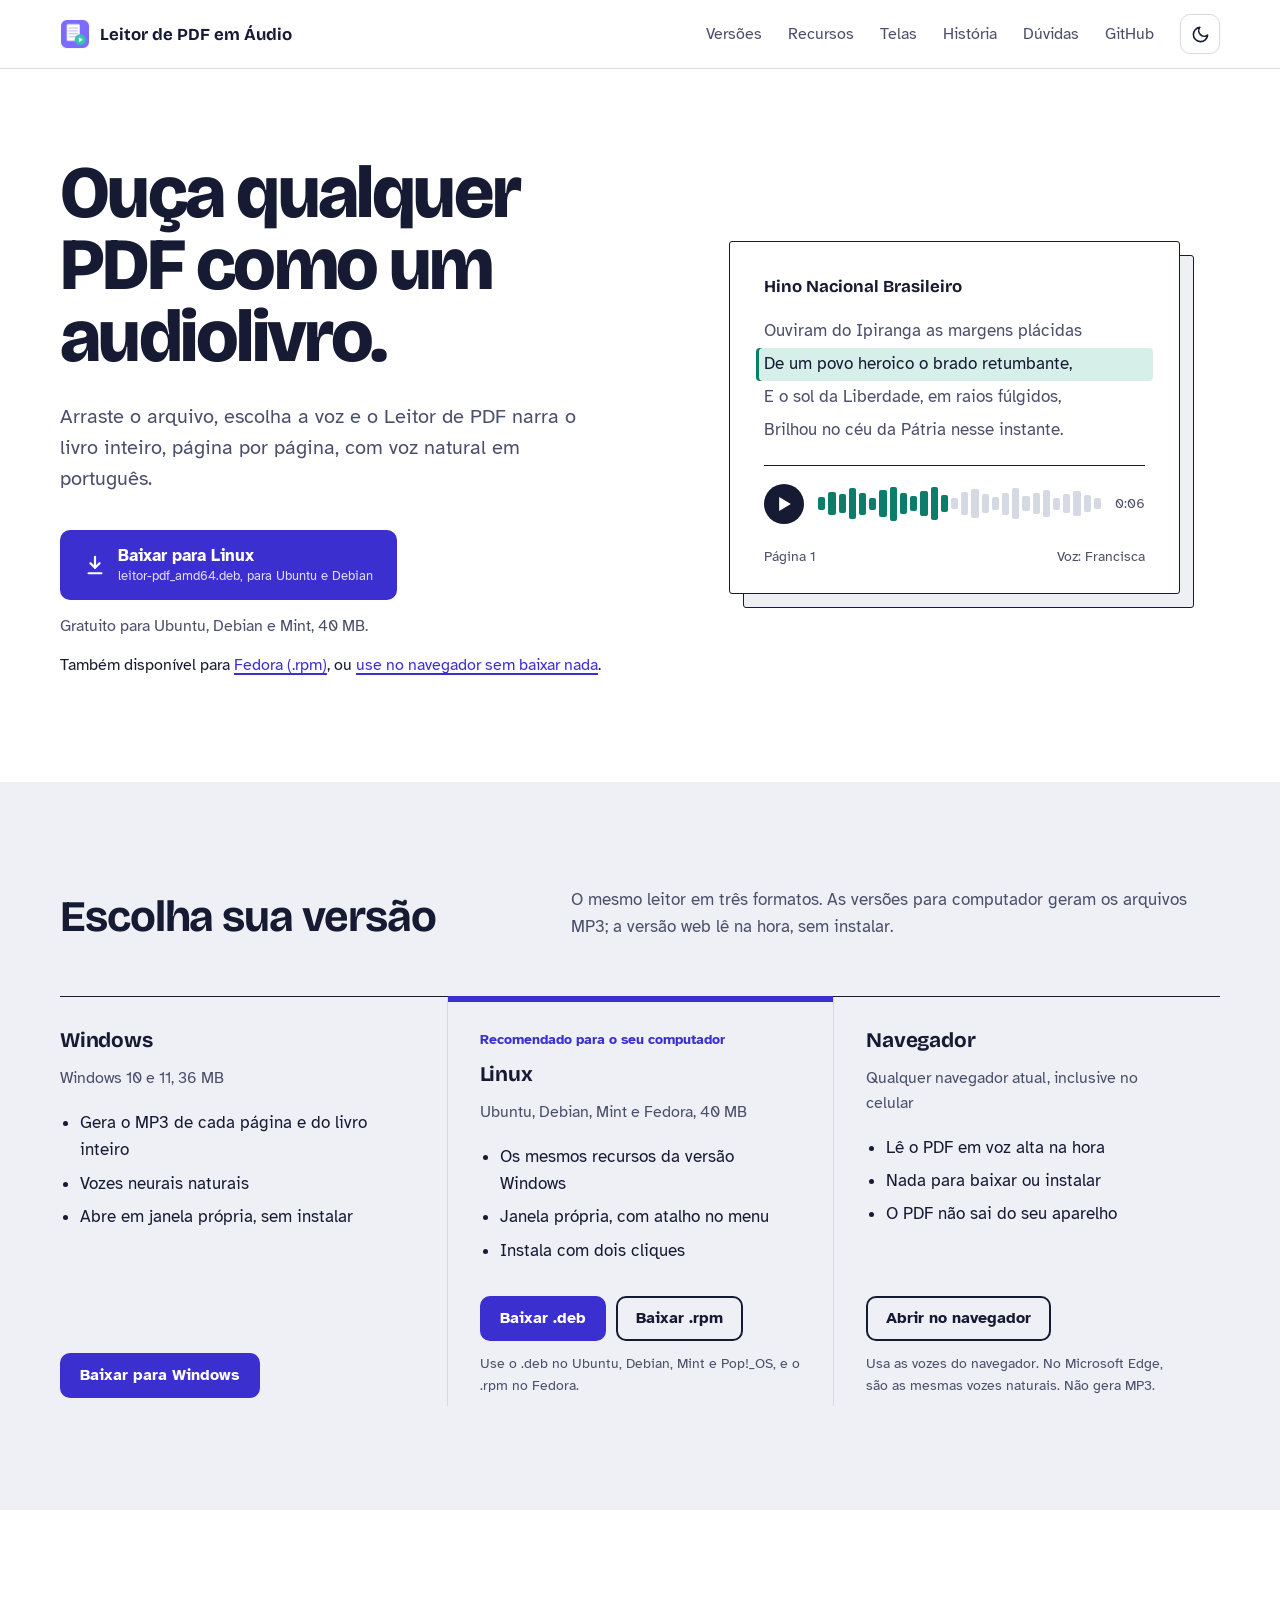
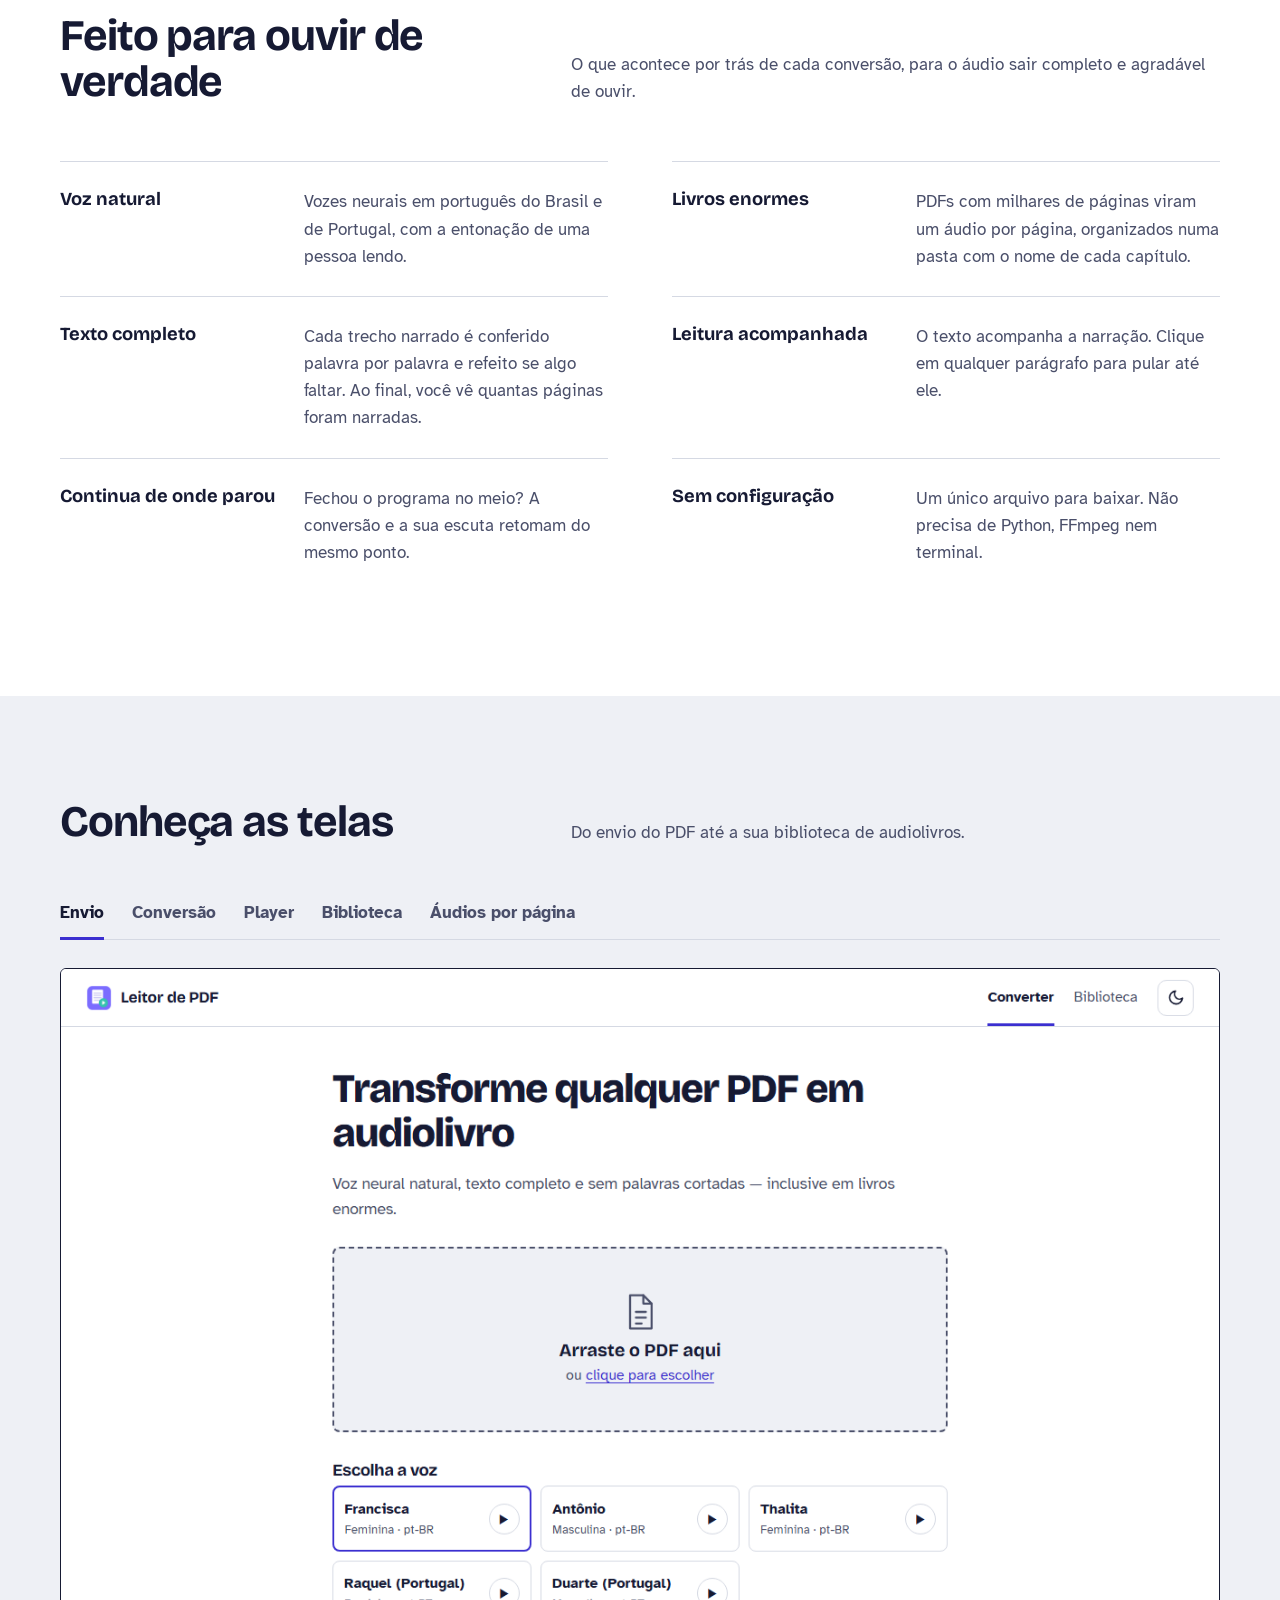
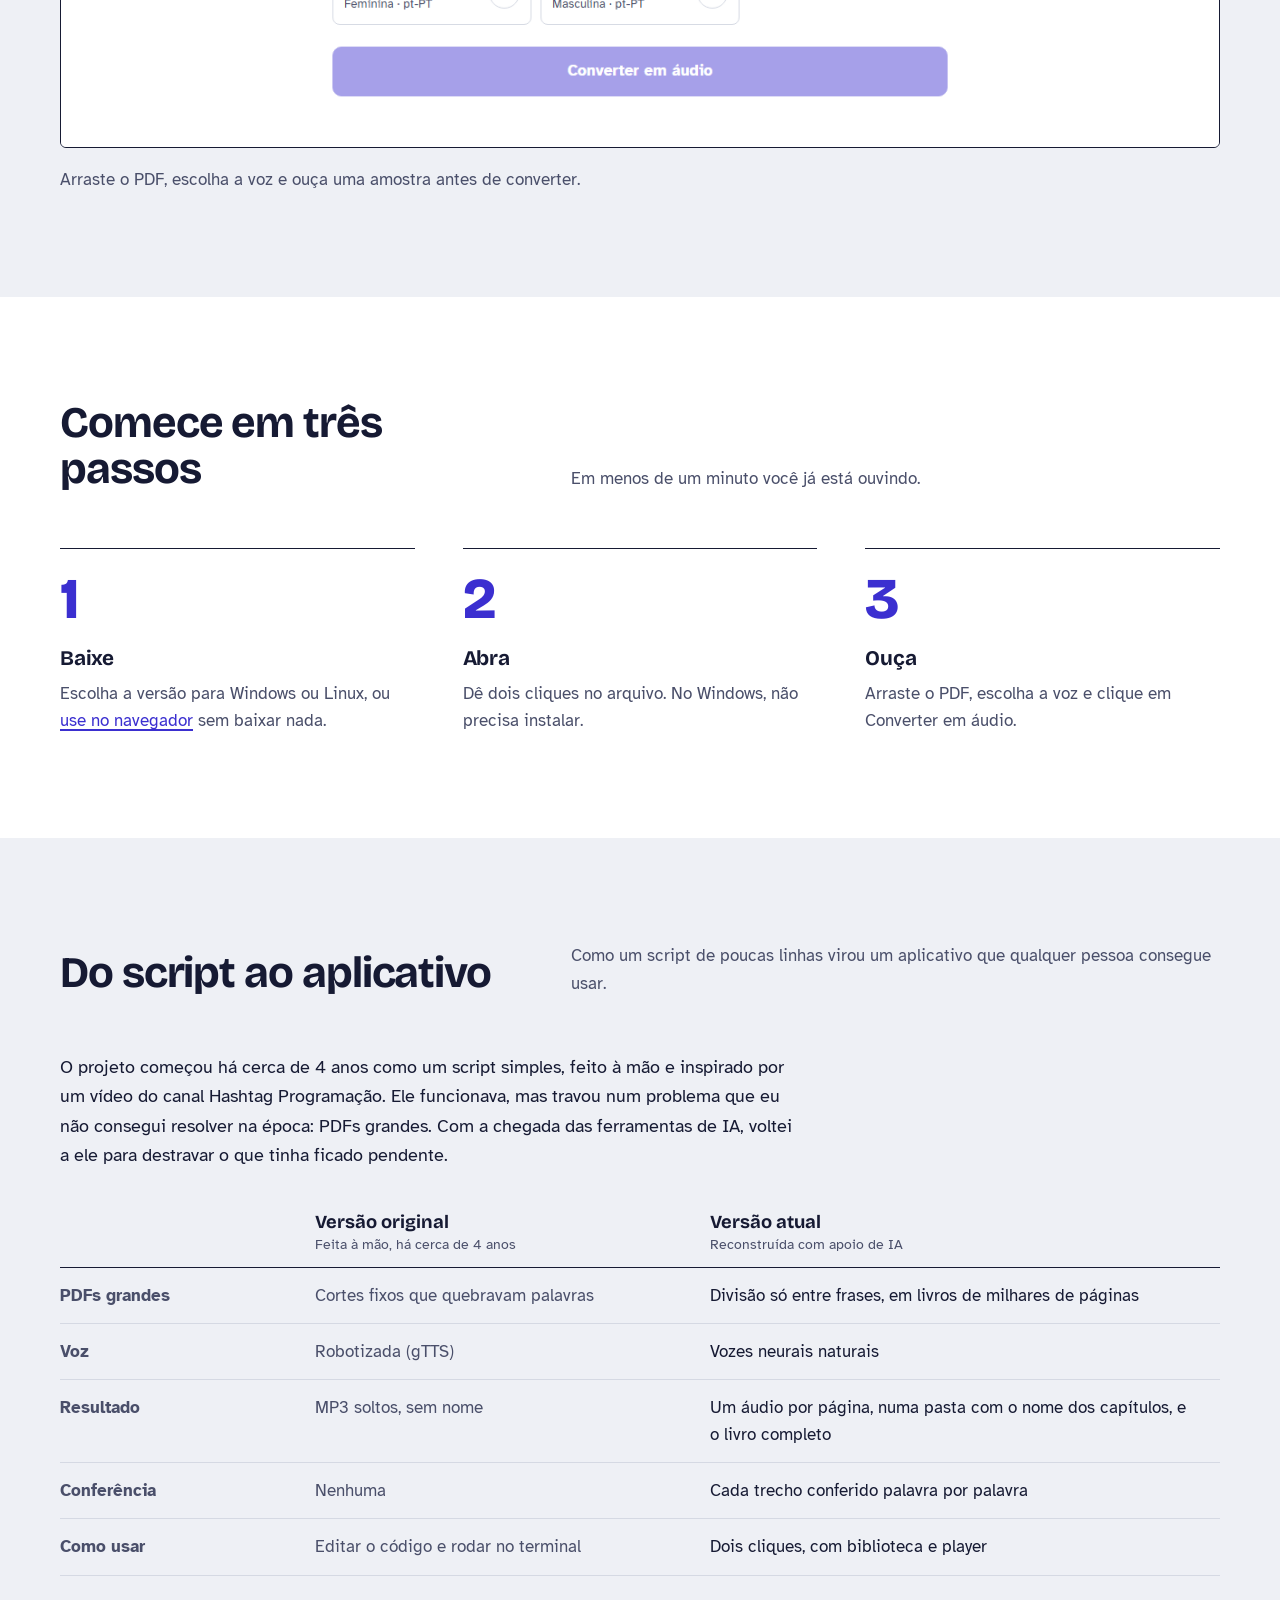
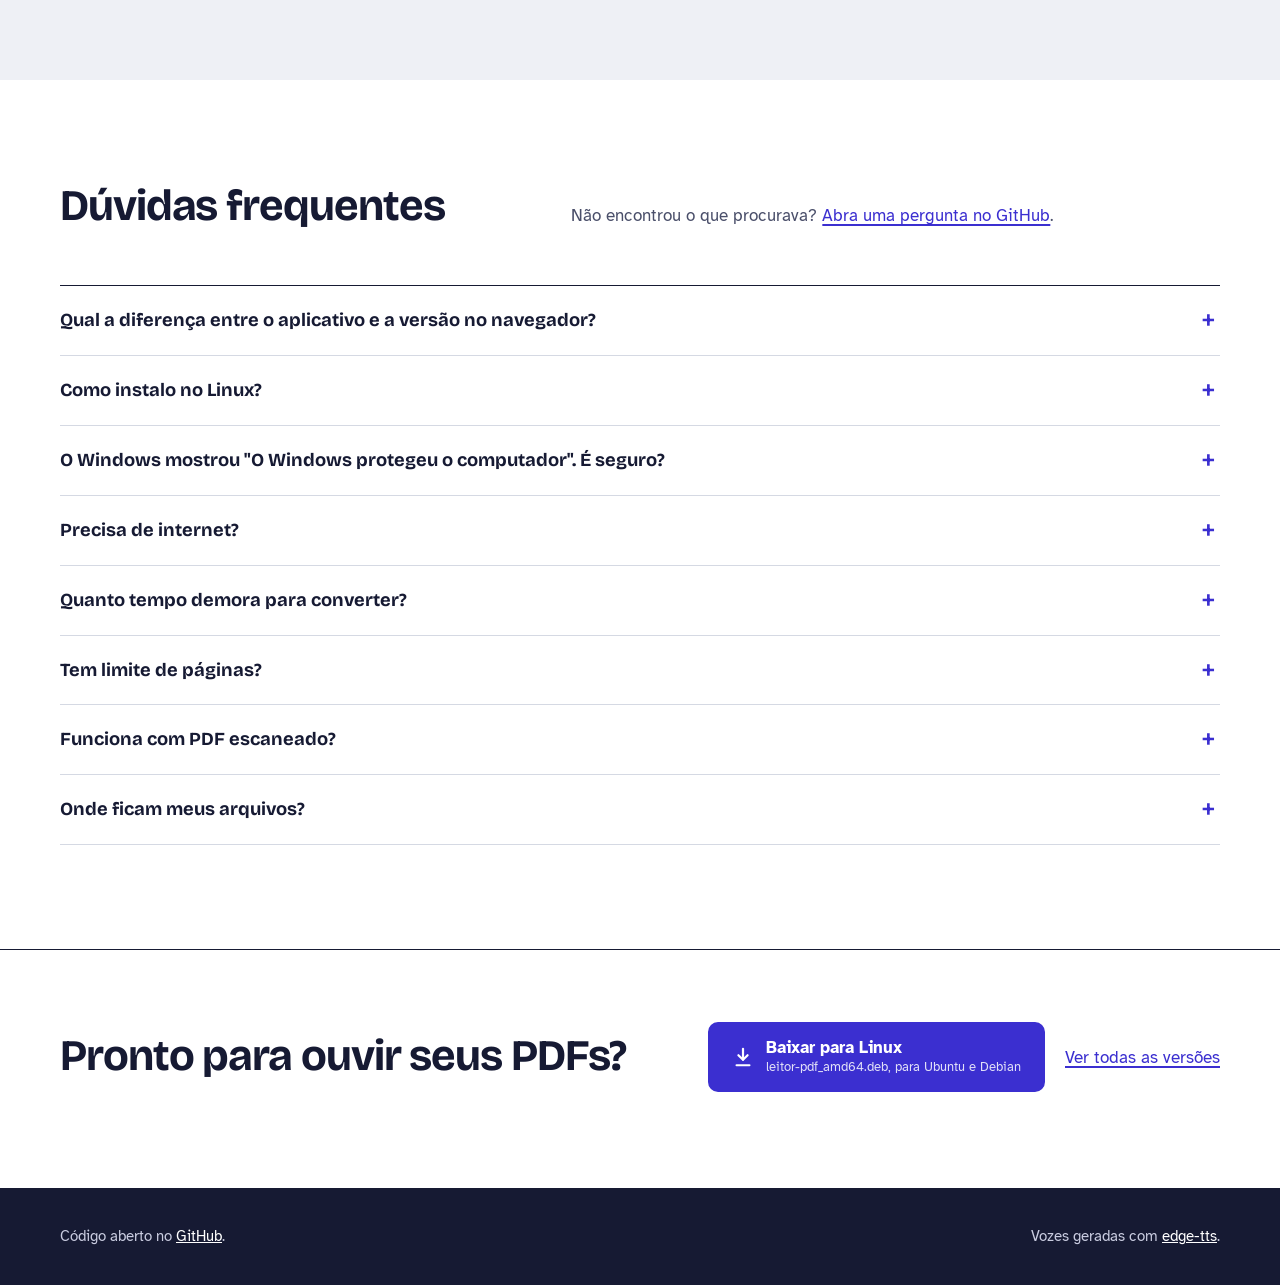
==== docs/index.html @ e0c89837 "Modo claro e noturno e mesmo visual em todas as versões - App (Windows/Linux) e versão no navegador " ====
<!doctype html>
<html lang="pt-BR">
<head>
  <meta charset="utf-8" />
  <meta name="viewport" content="width=device-width, initial-scale=1" />
  <title>Leitor de PDF em Áudio: ouça qualquer PDF como audiolivro</title>
  <meta name="description" content="Transforme PDFs em audiolivros com voz natural em português. Gratuito para Windows e Linux, ou direto no navegador." />
  <meta property="og:title" content="Leitor de PDF em Áudio" />
  <meta property="og:description" content="Ouça qualquer PDF como audiolivro, com voz natural em português." />
  <meta property="og:image" content="img/player.png" />
  <link rel="icon" href="img/icon.png" />
  <script>
    // Tema antes de desenhar a página: escolha salva ou a preferência do sistema.
    document.documentElement.dataset.theme = localStorage.getItem("theme")
      || (matchMedia("(prefers-color-scheme: dark)").matches ? "dark" : "light");
  </script>
  <style>
    /* ------------------------------------------------------------------
       Tokens
       Papel, Névoa, Tinta, Ultramar (ação), Verde-leitura (texto sendo lido), Linha.
       Cores chapadas: sem degradês, sem brilho, sem sombras decorativas.
    ------------------------------------------------------------------ */
    @font-face { font-family: "Bricolage Grotesque"; src: url("fonts/bricolage-grotesque.woff2") format("woff2"); font-weight: 500 800; font-display: swap; }
    @font-face { font-family: "Atkinson Hyperlegible"; src: url("fonts/atkinson-400.woff2") format("woff2"); font-weight: 400; font-display: swap; }
    @font-face { font-family: "Atkinson Hyperlegible"; src: url("fonts/atkinson-400-italic.woff2") format("woff2"); font-weight: 400; font-style: italic; font-display: swap; }
    @font-face { font-family: "Atkinson Hyperlegible"; src: url("fonts/atkinson-700.woff2") format("woff2"); font-weight: 700; font-display: swap; }

    :root {
      --paper: #ffffff;
      --mist: #eef0f5;
      --ink: #161a33;
      --ink-soft: #4a4f6a;
      --ultra: #3b2fd0;
      --ultra-dark: #2c22a8;
      --read: #0e7c6b;
      --read-tint: #d7efe9;
      --line: #d5d9e3;
      --on-ultra: #ffffff;
      --link: #3b2fd0;
      --footer-bg: #161a33;
      --footer-text: #c9cce0;
      --footer-link: #ffffff;
      --display: "Bricolage Grotesque", "Segoe UI", system-ui, sans-serif;
      --body: "Atkinson Hyperlegible", "Segoe UI", system-ui, sans-serif;
      --grid: min(1160px, calc(100% - 48px));
      color-scheme: light;
    }
    /* Modo noturno: tinta azul-profunda, mesmas regras (cores chapadas, sem brilho) */
    [data-theme="dark"] {
      --paper: #14172b;
      --mist: #1c2038;
      --ink: #e8e9f2;
      --ink-soft: #a4a9c4;
      --ultra: #6b5ff5;
      --ultra-dark: #5a4ee6;
      --read: #49c7ad;
      --read-tint: #173a35;
      --line: #2f3456;
      --link: #a9a2ff;
      --footer-bg: #0f1122;
      --footer-text: #a4a9c4;
      color-scheme: dark;
    }
    * { box-sizing: border-box; }
    html { scroll-behavior: smooth; }
    body { margin: 0; background: var(--paper); color: var(--ink); font: 400 1.0625rem/1.6 var(--body); -webkit-font-smoothing: antialiased; }
    a { color: inherit; }
    img { max-width: 100%; display: block; }
    code { font-family: Consolas, "Cascadia Mono", monospace; font-size: .9em; background: var(--mist); padding: 1px 6px; border-radius: 4px; overflow-wrap: anywhere; }
    :focus-visible { outline: 3px solid var(--ultra); outline-offset: 3px; border-radius: 4px; }
    .wrap { width: var(--grid); margin: 0 auto; }

    /* Tipografia: escala clássica (1.0625 → 1.333 → 1.777 → 3.157 → 4.2) */
    h1, h2, h3 { font-family: var(--display); color: var(--ink); margin: 0; }
    h1 { font-size: clamp(2.6rem, 6vw, 4.6rem); line-height: .98; font-weight: 800; letter-spacing: -.035em; }
    h2 { font-size: clamp(1.9rem, 3.4vw, 2.75rem); line-height: 1.05; font-weight: 700; letter-spacing: -.025em; }
    h3 { font-size: 1.3rem; line-height: 1.2; font-weight: 700; letter-spacing: -.01em; }
    p { margin: 0; max-width: 64ch; }
    .lede { font-size: 1.25rem; line-height: 1.55; color: var(--ink-soft); max-width: 46ch; }
    .note { font-size: .95rem; color: var(--ink-soft); }

    /* Botões */
    .btn { display: inline-flex; align-items: center; gap: 12px; padding: 14px 22px; border-radius: 10px; font: 700 1.0625rem/1.2 var(--body); text-decoration: none; border: 2px solid var(--ultra); background: var(--ultra); color: var(--on-ultra); transition: background-color .15s; }
    .btn:hover { background: var(--ultra-dark); border-color: var(--ultra-dark); }
    .btn svg { width: 22px; height: 22px; flex: none; }
    .btn small { display: block; font-weight: 400; font-size: .82rem; opacity: .85; margin-top: 2px; }
    .btn-quiet { background: transparent; color: var(--ink); border-color: var(--ink); }
    .btn-quiet:hover { background: var(--ink); color: var(--paper); border-color: var(--ink); }
    .link { color: var(--link); text-underline-offset: 3px; text-decoration-thickness: 1.5px; }

    /* Navegação */
    .nav { border-bottom: 1px solid var(--line); background: var(--paper); position: sticky; top: 0; z-index: 10; }
    .nav .wrap { display: flex; align-items: center; justify-content: space-between; height: 68px; }
    .brand { display: flex; align-items: center; gap: 10px; font: 700 1.05rem var(--display); text-decoration: none; }
    .brand img { width: 30px; height: 30px; }
    .nav-links { display: flex; gap: 26px; font-size: .97rem; }
    .nav-links a { text-decoration: none; color: var(--ink-soft); }
    .nav-links a:hover { color: var(--ink); text-decoration: underline; text-underline-offset: 6px; }
    .nav-right { display: flex; align-items: center; gap: 26px; }
    .theme-toggle { width: 40px; height: 40px; display: grid; place-items: center; background: transparent; color: var(--ink); border: 1.5px solid var(--line); border-radius: 10px; cursor: pointer; }
    .theme-toggle:hover { border-color: var(--ink); }
    .theme-toggle svg { width: 19px; height: 19px; }
    .theme-toggle .sun, [data-theme="dark"] .theme-toggle .moon { display: none; }
    [data-theme="dark"] .theme-toggle .sun { display: block; }

    /* Seções */
    .section { padding: 104px 0; }
    .section-mist { background: var(--mist); }
    .section-head { display: grid; grid-template-columns: 5fr 7fr; gap: 48px; align-items: end; margin-bottom: 56px; }
    .section-head p { color: var(--ink-soft); }

    /* ---------- Hero: a página que fala ---------- */
    .hero { padding: 88px 0 104px; }
    .hero .wrap { display: grid; grid-template-columns: 1.05fr 1fr; gap: 72px; align-items: center; }
    .hero .wrap > *, .section-head > * { min-width: 0; }
    .hero h1 { margin-bottom: 28px; }
    .hero .lede { margin-bottom: 36px; }
    .hero-actions { display: flex; flex-direction: column; align-items: flex-start; gap: 14px; }
    .hero-meta { font-size: .97rem; color: var(--ink-soft); }
    .hero-alt { font-size: .97rem; }

    .sheet { position: relative; }
    .sheet::before { /* a folha de trás: profundidade sem sombra */
      content: ""; position: absolute; inset: 14px -14px -14px 14px; border: 1.5px solid var(--ink); border-radius: 3px; background: var(--mist);
    }
    .page { position: relative; background: var(--paper); border: 1.5px solid var(--ink); border-radius: 3px; padding: 34px 34px 26px; }
    .page-title { font: 700 1.05rem var(--display); margin-bottom: 18px; }
    .verse { list-style: none; margin: 0; padding: 0; font-size: 1.04rem; line-height: 1.5; }
    @media (min-width: 961px) { .verse li { white-space: nowrap; } }
    .verse li { padding: 4px 8px; margin: 0 -8px; border-radius: 4px; color: var(--ink-soft); }
    .verse li.reading { background: var(--read-tint); color: var(--ink); box-shadow: inset 3px 0 0 var(--read); }
    .page-foot { display: flex; justify-content: space-between; margin-top: 22px; font-size: .85rem; color: var(--ink-soft); }
    .player { margin-top: 18px; padding-top: 18px; border-top: 1.5px solid var(--ink); display: grid; grid-template-columns: 40px 1fr auto; gap: 14px; align-items: center; }
    .player-btn { width: 40px; height: 40px; border-radius: 50%; background: var(--ink); display: grid; place-items: center; }
    .player-btn svg { width: 14px; height: 14px; fill: var(--paper); margin-left: 2px; }
    .wave { display: flex; align-items: center; gap: 3px; height: 34px; }
    .wave i { flex: 1; background: var(--line); border-radius: 2px; }
    .wave i.on { background: var(--read); }
    .player-time { font-size: .85rem; color: var(--ink-soft); font-variant-numeric: tabular-nums; }

    /* ---------- Versões: colunas separadas por linhas ---------- */
    .versions { display: grid; grid-template-columns: repeat(3, 1fr); border-top: 1.5px solid var(--ink); }
    .version { padding: 32px 32px 8px 0; display: flex; flex-direction: column; gap: 12px; position: relative; }
    .version + .version { padding-left: 32px; border-left: 1px solid var(--line); }
    .version.current::before { content: ""; position: absolute; top: -1.5px; left: 0; right: 0; height: 6px; background: var(--ultra); }
    .version.current .badge { display: inline-block; }
    .badge { display: none; font-size: .85rem; font-weight: 700; color: var(--link); }
    .version-req { color: var(--ink-soft); font-size: .97rem; }
    .version ul { margin: 6px 0 14px; padding-left: 20px; flex: 1; }
    .version li { margin-bottom: 6px; }
    .version-actions { display: flex; gap: 10px; flex-wrap: wrap; }
    .version-actions .btn { padding: 11px 18px; font-size: 1rem; }
    .version .note { font-size: .88rem; }

    /* ---------- Recursos: lista de definições ---------- */
    .features { display: grid; grid-template-columns: 1fr 1fr; column-gap: 64px; margin: 0; }
    .feature { padding: 26px 0; border-top: 1px solid var(--line); display: grid; grid-template-columns: 220px 1fr; gap: 24px; }
    .feature dt { font: 700 1.15rem/1.3 var(--display); }
    .feature dd { margin: 0; color: var(--ink-soft); }

    /* ---------- Telas ---------- */
    .tabs { display: flex; gap: 28px; border-bottom: 1px solid var(--line); margin-bottom: 28px; }
    .tabs button { background: none; border: 0; padding: 0 0 14px; font: 700 1.05rem var(--body); color: var(--ink-soft); cursor: pointer; border-bottom: 3px solid transparent; margin-bottom: -1px; }
    .tabs button[aria-selected="true"] { color: var(--ink); border-bottom-color: var(--ultra); }
    .shots img { display: none; width: 100%; border: 1.5px solid var(--ink); border-radius: 6px; }
    .shots img.active { display: block; }
    .shots p { margin-top: 18px; color: var(--ink-soft); }

    /* ---------- Passos (sequência real: numerados) ---------- */
    .steps { list-style: none; margin: 0; padding: 0; display: grid; grid-template-columns: repeat(3, 1fr); gap: 48px; counter-reset: step; }
    .steps li { counter-increment: step; border-top: 1.5px solid var(--ink); padding-top: 22px; }
    .steps li::before { content: counter(step); display: block; font: 800 3.6rem/1 var(--display); color: var(--link); margin-bottom: 18px; letter-spacing: -.04em; }
    .steps h3 { margin-bottom: 8px; }
    .steps p { color: var(--ink-soft); }

    /* ---------- História: antes e agora, linha a linha ---------- */
    .story-intro { margin-bottom: 40px; font-size: 1.15rem; max-width: 62ch; }
    .compare { width: 100%; border-collapse: collapse; }
    .compare th { text-align: left; font: 700 1.15rem var(--display); padding: 0 24px 14px 0; border-bottom: 1.5px solid var(--ink); }
    .compare th small { display: block; font: 400 .9rem var(--body); color: var(--ink-soft); margin-top: 2px; }
    .compare td { padding: 14px 24px 14px 0; border-bottom: 1px solid var(--line); vertical-align: top; }
    .compare td:first-child { color: var(--ink-soft); font-weight: 700; width: 22%; }
    .compare td:nth-child(2) { color: var(--ink-soft); width: 34%; }

    /* ---------- Dúvidas ---------- */
    .faq { border-top: 1.5px solid var(--ink); }
    .faq details { border-bottom: 1px solid var(--line); }
    .faq summary { list-style: none; cursor: pointer; padding: 22px 48px 22px 0; position: relative; font: 700 1.15rem/1.35 var(--display); }
    .faq summary::-webkit-details-marker { display: none; }
    .faq summary::after { content: "+"; position: absolute; right: 4px; top: 16px; font: 500 1.8rem var(--display); color: var(--link); }
    .faq details[open] summary::after { content: "−"; }
    .faq details p { padding: 0 0 24px; color: var(--ink-soft); }

    /* ---------- Chamada final ---------- */
    .closing { border-top: 1.5px solid var(--ink); padding: 72px 0 96px; }
    .closing .wrap { display: flex; justify-content: space-between; align-items: center; gap: 32px; flex-wrap: wrap; }
    .closing-actions { display: flex; align-items: center; gap: 20px; flex-wrap: wrap; }

    footer { background: var(--footer-bg); color: var(--footer-text); padding: 36px 0; font-size: .95rem; }
    footer .wrap { display: flex; justify-content: space-between; gap: 16px; flex-wrap: wrap; }
    footer a { color: var(--footer-link); }

    /* Um único momento de movimento: a leitura avança uma vez ao carregar. */
    @media (prefers-reduced-motion: no-preference) {
      .verse li { transition: background-color .35s, color .35s, box-shadow .35s; }
      .wave i { transition: background-color .2s; }
    }

    @media (max-width: 960px) {
      .hero .wrap, .section-head { grid-template-columns: 1fr; gap: 48px; }
      .versions { grid-template-columns: 1fr; }
      .version, .version + .version { padding: 28px 0; border-left: 0; }
      .version + .version { border-top: 1px solid var(--line); }
      .features { grid-template-columns: 1fr; }
      .steps { grid-template-columns: 1fr; gap: 36px; }
      .section-head { gap: 16px; }
    }
    @media (max-width: 640px) {
      .nav-links { display: none; }
      .nav-right { gap: 16px; }
      .section { padding: 72px 0; }
      .hero { padding: 48px 0 72px; }
      .feature { grid-template-columns: 1fr; gap: 6px; }
      .page { padding: 24px 22px 20px; }
      .compare th:first-child, .compare td:first-child { display: none; }
      .compare td:nth-child(2) { width: 45%; }
      .tabs { gap: 18px; overflow-x: auto; }
    }
  </style>
</head>
<body>
  <nav class="nav" aria-label="Principal">
    <div class="wrap">
      <a href="#" class="brand"><img src="img/icon.png" alt="" /> Leitor de PDF em Áudio</a>
      <div class="nav-right">
      <div class="nav-links">
        <a href="#versoes">Versões</a>
        <a href="#recursos">Recursos</a>
        <a href="#telas">Telas</a>
        <a href="#historia">História</a>
        <a href="#faq">Dúvidas</a>
        <a href="https://github.com/valnasio/PDF-TO-AUDIO-CONVERTER">GitHub</a>
      </div>
      <button type="button" class="theme-toggle" id="theme-toggle" aria-label="Ativar modo noturno">
        <svg class="moon" viewBox="0 0 24 24" fill="none" stroke="currentColor" stroke-width="2" stroke-linecap="round" stroke-linejoin="round" aria-hidden="true"><path d="M21 12.8A9 9 0 1 1 11.2 3a7 7 0 0 0 9.8 9.8z"/></svg>
        <svg class="sun" viewBox="0 0 24 24" fill="none" stroke="currentColor" stroke-width="2" stroke-linecap="round" aria-hidden="true"><circle cx="12" cy="12" r="4.5"/><path d="M12 2v2.5M12 19.5V22M2 12h2.5M19.5 12H22M4.9 4.9l1.8 1.8M17.3 17.3l1.8 1.8M4.9 19.1l1.8-1.8M17.3 6.7l1.8-1.8"/></svg>
      </button>
      </div>
    </div>
  </nav>

  <header class="hero">
    <div class="wrap">
      <div>
        <h1>Ouça qualquer PDF como um audiolivro.</h1>
        <p class="lede">Arraste o arquivo, escolha a voz e o Leitor de PDF narra o livro inteiro, página por página, com voz natural em português.</p>
        <div class="hero-actions">
          <a class="btn js-primary" href="https://github.com/valnasio/PDF-TO-AUDIO-CONVERTER/releases/latest/download/LeitorPDF.exe">
            <svg viewBox="0 0 24 24" fill="none" stroke="currentColor" stroke-width="2.4" stroke-linecap="round" stroke-linejoin="round" aria-hidden="true"><path d="M12 3v12"/><path d="m7 10 5 5 5-5"/><path d="M5 21h14"/></svg>
            <span><span class="js-primary-label">Baixar para Windows</span><small class="js-primary-sub">LeitorPDF.exe</small></span>
          </a>
          <p class="hero-meta">Gratuito para <span class="js-primary-req">Windows 10 e 11</span>, <span class="js-primary-size">36 MB</span>.</p>
          <p class="hero-alt">Também disponível para <a class="link js-alt-os" href="#versoes">Linux</a><span class="js-alt-web">, ou <a class="link" href="app/">use no navegador sem baixar nada</a></span>.</p>
        </div>
      </div>

      <figure class="sheet" aria-label="Exemplo: o texto sendo lido em voz alta">
        <div class="page">
          <div class="page-title">Hino Nacional Brasileiro</div>
          <ol class="verse" id="verse">
            <li class="reading">Ouviram do Ipiranga as margens plácidas</li>
            <li>De um povo heroico o brado retumbante,</li>
            <li>E o sol da Liberdade, em raios fúlgidos,</li>
            <li>Brilhou no céu da Pátria nesse instante.</li>
          </ol>
          <div class="player" aria-hidden="true">
            <span class="player-btn"><svg viewBox="0 0 10 12"><path d="M0 0l10 6-10 6z"/></svg></span>
            <span class="wave" id="wave"></span>
            <span class="player-time" id="ptime">0:02</span>
          </div>
          <div class="page-foot"><span>Página 1</span><span>Voz: Francisca</span></div>
        </div>
      </figure>
    </div>
  </header>

  <section class="section section-mist" id="versoes">
    <div class="wrap">
      <div class="section-head">
        <h2>Escolha sua versão</h2>
        <p>O mesmo leitor em três formatos. As versões para computador geram os arquivos MP3; a versão web lê na hora, sem instalar.</p>
      </div>
      <div class="versions">
        <div class="version" data-os="windows">
          <span class="badge">Recomendado para o seu computador</span>
          <h3>Windows</h3>
          <p class="version-req">Windows 10 e 11, <span class="js-size-win">36 MB</span></p>
          <ul>
            <li>Gera o MP3 de cada página e do livro inteiro</li>
            <li>Vozes neurais naturais</li>
            <li>Abre em janela própria, sem instalar</li>
          </ul>
          <div class="version-actions">
            <a class="btn" href="https://github.com/valnasio/PDF-TO-AUDIO-CONVERTER/releases/latest/download/LeitorPDF.exe">Baixar para Windows</a>
          </div>
        </div>
        <div class="version" data-os="linux">
          <span class="badge">Recomendado para o seu computador</span>
          <h3>Linux</h3>
          <p class="version-req">Ubuntu, Debian, Mint e Fedora, <span class="js-size-linux">40 MB</span></p>
          <ul>
            <li>Os mesmos recursos da versão Windows</li>
            <li>Janela própria, com atalho no menu</li>
            <li>Instala com dois cliques</li>
          </ul>
          <div class="version-actions">
            <a class="btn" href="https://github.com/valnasio/PDF-TO-AUDIO-CONVERTER/releases/latest/download/leitor-pdf_amd64.deb">Baixar .deb</a>
            <a class="btn btn-quiet" href="https://github.com/valnasio/PDF-TO-AUDIO-CONVERTER/releases/latest/download/leitor-pdf.x86_64.rpm">Baixar .rpm</a>
          </div>
          <p class="note">Use o .deb no Ubuntu, Debian, Mint e Pop!_OS, e o .rpm no Fedora.</p>
        </div>
        <div class="version" data-os="mobile">
          <span class="badge">Recomendado para o seu aparelho</span>
          <h3>Navegador</h3>
          <p class="version-req">Qualquer navegador atual, inclusive no celular</p>
          <ul>
            <li>Lê o PDF em voz alta na hora</li>
            <li>Nada para baixar ou instalar</li>
            <li>O PDF não sai do seu aparelho</li>
          </ul>
          <div class="version-actions">
            <a class="btn btn-quiet" href="app/">Abrir no navegador</a>
          </div>
          <p class="note">Usa as vozes do navegador. No Microsoft Edge, são as mesmas vozes naturais. Não gera MP3.</p>
        </div>
      </div>
    </div>
  </section>

  <section class="section" id="recursos">
    <div class="wrap">
      <div class="section-head">
        <h2>Feito para ouvir de verdade</h2>
        <p>O que acontece por trás de cada conversão, para o áudio sair completo e agradável de ouvir.</p>
      </div>
      <dl class="features">
        <div class="feature"><dt>Voz natural</dt><dd>Vozes neurais em português do Brasil e de Portugal, com a entonação de uma pessoa lendo.</dd></div>
        <div class="feature"><dt>Livros enormes</dt><dd>PDFs com milhares de páginas viram um áudio por página, organizados numa pasta com o nome de cada capítulo.</dd></div>
        <div class="feature"><dt>Texto completo</dt><dd>Cada trecho narrado é conferido palavra por palavra e refeito se algo faltar. Ao final, você vê quantas páginas foram narradas.</dd></div>
        <div class="feature"><dt>Leitura acompanhada</dt><dd>O texto acompanha a narração. Clique em qualquer parágrafo para pular até ele.</dd></div>
        <div class="feature"><dt>Continua de onde parou</dt><dd>Fechou o programa no meio? A conversão e a sua escuta retomam do mesmo ponto.</dd></div>
        <div class="feature"><dt>Sem configuração</dt><dd>Um único arquivo para baixar. Não precisa de Python, FFmpeg nem terminal.</dd></div>
      </dl>
    </div>
  </section>

  <section class="section section-mist" id="telas">
    <div class="wrap">
      <div class="section-head">
        <h2>Conheça as telas</h2>
        <p>Do envio do PDF até a sua biblioteca de audiolivros.</p>
      </div>
      <div class="tabs" role="tablist" aria-label="Telas do aplicativo">
        <button role="tab" aria-selected="true" data-shot="0">Envio</button>
        <button role="tab" aria-selected="false" data-shot="1">Conversão</button>
        <button role="tab" aria-selected="false" data-shot="2">Player</button>
        <button role="tab" aria-selected="false" data-shot="3">Biblioteca</button>
        <button role="tab" aria-selected="false" data-shot="4">Áudios por página</button>
      </div>
      <div class="shots">
        <img class="active" src="img/envio.png" alt="Tela de envio do PDF" data-caption="Arraste o PDF, escolha a voz e ouça uma amostra antes de converter." />
        <img src="img/conversao.png" alt="Tela de conversão" data-caption="Acompanhe cada etapa da conversão, com o percentual e o tempo restante." />
        <img src="img/player.png" alt="Player com leitura acompanhada" data-caption="Ajuste a velocidade, vá direto a uma página e acompanhe o texto enquanto ouve." />
        <img src="img/biblioteca.png" alt="Biblioteca de arquivos" data-caption="Todos os seus livros num só lugar: ouça o áudio, abra os áudios por página ou leia o PDF." />
        <img src="img/arquivos.png" alt="Pasta com um áudio por página" data-caption="Cada página vira um MP3 com o nome do capítulo. Ouça, baixe uma página ou a pasta inteira em .zip." />
        <p id="caption" aria-live="polite">Arraste o PDF, escolha a voz e ouça uma amostra antes de converter.</p>
      </div>
    </div>
  </section>

  <section class="section" id="como">
    <div class="wrap">
      <div class="section-head">
        <h2>Comece em três passos</h2>
        <p>Em menos de um minuto você já está ouvindo.</p>
      </div>
      <ol class="steps">
        <li><h3>Baixe</h3><p>Escolha a versão para Windows ou Linux, ou <a class="link" href="app/">use no navegador</a> sem baixar nada.</p></li>
        <li><h3>Abra</h3><p>Dê dois cliques no arquivo. No Windows, não precisa instalar.</p></li>
        <li><h3>Ouça</h3><p>Arraste o PDF, escolha a voz e clique em Converter em áudio.</p></li>
      </ol>
    </div>
  </section>

  <section class="section section-mist" id="historia">
    <div class="wrap">
      <div class="section-head">
        <h2>Do script ao aplicativo</h2>
        <p>Como um script de poucas linhas virou um aplicativo que qualquer pessoa consegue usar.</p>
      </div>
      <p class="story-intro">O projeto começou há cerca de 4 anos como um script simples, feito à mão e inspirado por um vídeo do canal Hashtag Programação. Ele funcionava, mas travou num problema que eu não consegui resolver na época: PDFs grandes. Com a chegada das ferramentas de IA, voltei a ele para destravar o que tinha ficado pendente.</p>
      <table class="compare">
        <thead>
          <tr>
            <th scope="col"></th>
            <th scope="col">Versão original<small>Feita à mão, há cerca de 4 anos</small></th>
            <th scope="col">Versão atual<small>Reconstruída com apoio de IA</small></th>
          </tr>
        </thead>
        <tbody>
          <tr><td>PDFs grandes</td><td>Cortes fixos que quebravam palavras</td><td>Divisão só entre frases, em livros de milhares de páginas</td></tr>
          <tr><td>Voz</td><td>Robotizada (gTTS)</td><td>Vozes neurais naturais</td></tr>
          <tr><td>Resultado</td><td>MP3 soltos, sem nome</td><td>Um áudio por página, numa pasta com o nome dos capítulos, e o livro completo</td></tr>
          <tr><td>Conferência</td><td>Nenhuma</td><td>Cada trecho conferido palavra por palavra</td></tr>
          <tr><td>Como usar</td><td>Editar o código e rodar no terminal</td><td>Dois cliques, com biblioteca e player</td></tr>
        </tbody>
      </table>
    </div>
  </section>

  <section class="section" id="faq">
    <div class="wrap">
      <div class="section-head">
        <h2>Dúvidas frequentes</h2>
        <p>Não encontrou o que procurava? <a class="link" href="https://github.com/valnasio/PDF-TO-AUDIO-CONVERTER/issues">Abra uma pergunta no GitHub</a>.</p>
      </div>
      <div class="faq">
        <details><summary>Qual a diferença entre o aplicativo e a versão no navegador?</summary><p>O aplicativo para Windows e Linux gera um MP3 por página e o livro completo, com vozes neurais, para ouvir sem internet e levar para o celular. A versão no navegador lê o PDF em voz alta na hora, usando as vozes que o navegador oferece. No Microsoft Edge, essas vozes são as mesmas vozes naturais. Ela não gera MP3.</p></details>
        <details><summary>Como instalo no Linux?</summary><p>Baixe o <code>.deb</code> (Ubuntu, Debian, Mint, Pop!_OS) ou o <code>.rpm</code> (Fedora) e abra com dois cliques. A Central de Programas instala tudo, inclusive os componentes da janela. Pelo terminal: <code>sudo apt install ./leitor-pdf_amd64.deb</code> ou <code>sudo dnf install ./leitor-pdf.x86_64.rpm</code>. Depois, procure "Leitor de PDF em Áudio" no menu.</p></details>
        <details><summary>O Windows mostrou "O Windows protegeu o computador". É seguro?</summary><p>Sim. Esse aviso aparece em programas que não têm assinatura digital paga. Clique em Mais informações e depois em Executar assim mesmo. O código-fonte completo está aberto no GitHub.</p></details>
        <details><summary>Precisa de internet?</summary><p>Só durante a conversão, porque as vozes neurais são geradas online. Depois de pronto, o áudio pode ser ouvido sem internet.</p></details>
        <details><summary>Quanto tempo demora para converter?</summary><p>Cerca de 1 minuto para cada 15 a 20 minutos de áudio. Um livro de 70 páginas fica pronto em poucos minutos, e você pode continuar usando o programa enquanto isso.</p></details>
        <details><summary>Tem limite de páginas?</summary><p>Não. O programa foi feito para PDFs grandes: testamos documentos com mais de 2.000 páginas. Cada trecho é conferido, e se o serviço de voz falhar, a conversão pausa e continua de onde parou.</p></details>
        <details><summary>Funciona com PDF escaneado?</summary><p>Ainda não. O PDF precisa ter texto selecionável. Páginas que são só imagem aparecem no relatório da conversão como "sem texto".</p></details>
        <details><summary>Onde ficam meus arquivos?</summary><p>No Windows, em <code>%LOCALAPPDATA%\LeitorPDF</code>. No Linux, em <code>~/.local/share/LeitorPDF</code>. Na versão no navegador, no próprio navegador. Pelo aplicativo, você também pode abrir a pasta de cada livro ou baixá-la em .zip.</p></details>
      </div>
    </div>
  </section>

  <section class="closing">
    <div class="wrap">
      <h2>Pronto para ouvir seus PDFs?</h2>
      <div class="closing-actions">
        <a class="btn js-primary" href="https://github.com/valnasio/PDF-TO-AUDIO-CONVERTER/releases/latest/download/LeitorPDF.exe">
          <svg viewBox="0 0 24 24" fill="none" stroke="currentColor" stroke-width="2.4" stroke-linecap="round" stroke-linejoin="round" aria-hidden="true"><path d="M12 3v12"/><path d="m7 10 5 5 5-5"/><path d="M5 21h14"/></svg>
          <span><span class="js-primary-label">Baixar para Windows</span><small class="js-primary-sub">LeitorPDF.exe</small></span>
        </a>
        <a class="link" href="#versoes">Ver todas as versões</a>
      </div>
    </div>
  </section>

  <footer>
    <div class="wrap">
      <span>Código aberto no <a href="https://github.com/valnasio/PDF-TO-AUDIO-CONVERTER">GitHub</a>.</span>
      <span>Vozes geradas com <a href="https://github.com/rany2/edge-tts">edge-tts</a>.</span>
    </div>
  </footer>

  <script>
    // Modo claro / noturno (a escolha vale também para a versão no navegador)
    const themeBtn = document.getElementById("theme-toggle");
    const syncTheme = () => {
      const dark = document.documentElement.dataset.theme === "dark";
      themeBtn.setAttribute("aria-label", dark ? "Ativar modo claro" : "Ativar modo noturno");
      themeBtn.title = themeBtn.getAttribute("aria-label");
    };
    themeBtn.addEventListener("click", () => {
      const next = document.documentElement.dataset.theme === "dark" ? "light" : "dark";
      document.documentElement.dataset.theme = next;
      localStorage.setItem("theme", next);
      syncTheme();
    });
    syncTheme();

    // Galeria de telas (abas acessíveis)
    const tabs = document.querySelectorAll(".tabs button");
    const shots = document.querySelectorAll(".shots img");
    tabs.forEach((btn) => btn.addEventListener("click", () => {
      const i = Number(btn.dataset.shot);
      tabs.forEach((b) => b.setAttribute("aria-selected", String(b === btn)));
      shots.forEach((img, j) => img.classList.toggle("active", j === i));
      document.getElementById("caption").textContent = shots[i].dataset.caption;
    }));

    // A página que fala: onda de áudio e um único avanço da leitura ao carregar.
    const wave = document.getElementById("wave");
    const heights = [40, 70, 55, 90, 65, 35, 80, 100, 60, 45, 75, 95, 50, 30, 70, 85, 55, 40, 65, 90, 45, 60, 80, 35, 55, 75, 50, 30];
    wave.innerHTML = heights.map((h) => `<i style="height:${h}%"></i>`).join("");
    const bars = wave.querySelectorAll("i");
    const lines = document.querySelectorAll("#verse li");
    const times = ["0:02", "0:06", "0:10", "0:14"];
    const show = (n) => {
      lines.forEach((li, k) => li.classList.toggle("reading", k === n));
      const upto = Math.round(((n + 1) / lines.length) * bars.length * 0.9);
      bars.forEach((b, k) => b.classList.toggle("on", k < upto));
      document.getElementById("ptime").textContent = times[n];
    };
    const reduced = window.matchMedia("(prefers-reduced-motion: reduce)").matches;
    if (reduced) {
      show(1);
    } else {
      show(0);
      [1, 2, 3].forEach((n) => setTimeout(() => show(n), 900 + n * 1500));
    }

    // Botão principal conforme o sistema do visitante
    const REL = "https://github.com/valnasio/PDF-TO-AUDIO-CONVERTER/releases/latest/download/";
    const ua = navigator.userAgent;
    const mobile = /Android|iPhone|iPad|iPod/i.test(ua);
    const os = mobile ? "mobile" : /Linux|X11/i.test(ua) ? "linux" : "windows";
    const fedora = /fedora|red hat/i.test(ua);
    const PRIMARY = {
      windows: { label: "Baixar para Windows", sub: "LeitorPDF.exe", req: "Windows 10 e 11", size: "36 MB", href: REL + "LeitorPDF.exe", alt: ["Linux", "#versoes"] },
      linux: fedora
        ? { label: "Baixar para Linux", sub: "leitor-pdf.x86_64.rpm, para Fedora", req: "Fedora", size: "40 MB", href: REL + "leitor-pdf.x86_64.rpm", alt: ["Ubuntu e Debian (.deb)", REL + "leitor-pdf_amd64.deb"] }
        : { label: "Baixar para Linux", sub: "leitor-pdf_amd64.deb, para Ubuntu e Debian", req: "Ubuntu, Debian e Mint", size: "40 MB", href: REL + "leitor-pdf_amd64.deb", alt: ["Fedora (.rpm)", REL + "leitor-pdf.x86_64.rpm"] },
      mobile: { label: "Abrir no navegador", sub: "Versão web, sem baixar nada", req: "o navegador do celular", size: "sem download", href: "app/", alt: ["Windows e Linux", "#versoes"] },
    }[os];
    document.querySelectorAll(".js-primary").forEach((a) => (a.href = PRIMARY.href));
    document.querySelectorAll(".js-primary-label").forEach((s) => (s.textContent = PRIMARY.label));
    document.querySelectorAll(".js-primary-sub").forEach((s) => (s.textContent = PRIMARY.sub));
    document.querySelector(".js-primary-req").textContent = PRIMARY.req;
    document.querySelector(".js-primary-size").textContent = PRIMARY.size;
    const altOs = document.querySelector(".js-alt-os");
    altOs.textContent = PRIMARY.alt[0]; altOs.href = PRIMARY.alt[1];
    document.querySelector(`.version[data-os="${os}"]`)?.classList.add("current");
    if (os === "mobile") {
      // o botão principal já abre a versão web: sem repetir o convite nem o ícone de download
      document.querySelector(".js-alt-web").remove();
      document.querySelectorAll(".js-primary svg").forEach((svg) => {
        svg.innerHTML = '<path d="M7 4l13 8-13 8z" fill="currentColor" stroke="none"/>';
      });
    }

    // Versão e tamanhos reais a partir da última release do GitHub
    fetch("https://api.github.com/repos/valnasio/PDF-TO-AUDIO-CONVERTER/releases/latest")
      .then((r) => (r.ok ? r.json() : Promise.reject()))
      .then((rel) => {
        const mb = (a) => `${Math.round(a.size / 1048576)} MB`;
        const find = (ext) => (rel.assets || []).find((a) => a.name.toLowerCase().endsWith(ext));
        const win = find(".exe"), deb = find(".deb"), rpm = find(".rpm");
        if (win) document.querySelector(".js-size-win").textContent = mb(win);
        if (deb) document.querySelector(".js-size-linux").textContent = mb(deb);
        const cur = os === "windows" ? win : os === "linux" ? (fedora ? rpm : deb) : null;
        if (cur) {
          document.querySelectorAll(".js-primary-sub").forEach((s) => (s.textContent = `${cur.name}, versão ${rel.tag_name.replace(/^v/, "")}`));
          document.querySelector(".js-primary-size").textContent = mb(cur);
        }
      })
      .catch(() => {});
  </script>
</body>
</html>
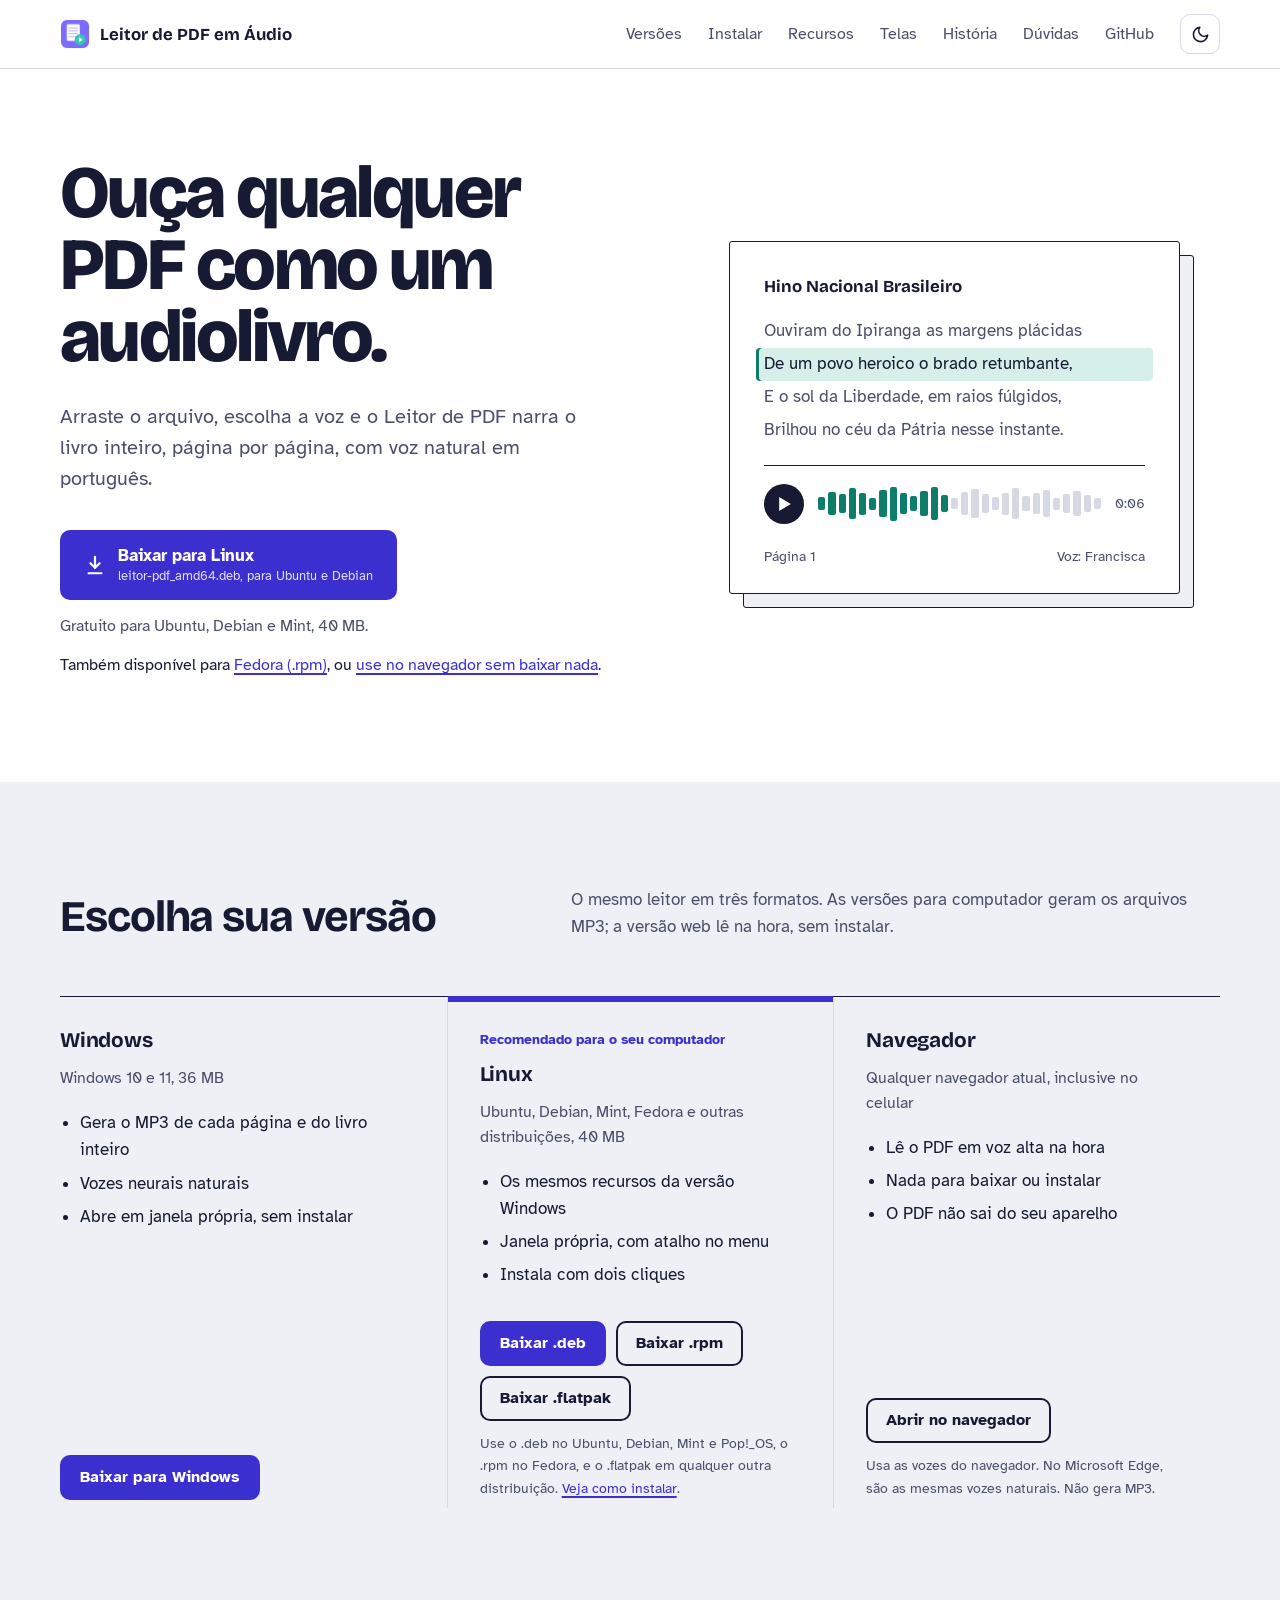
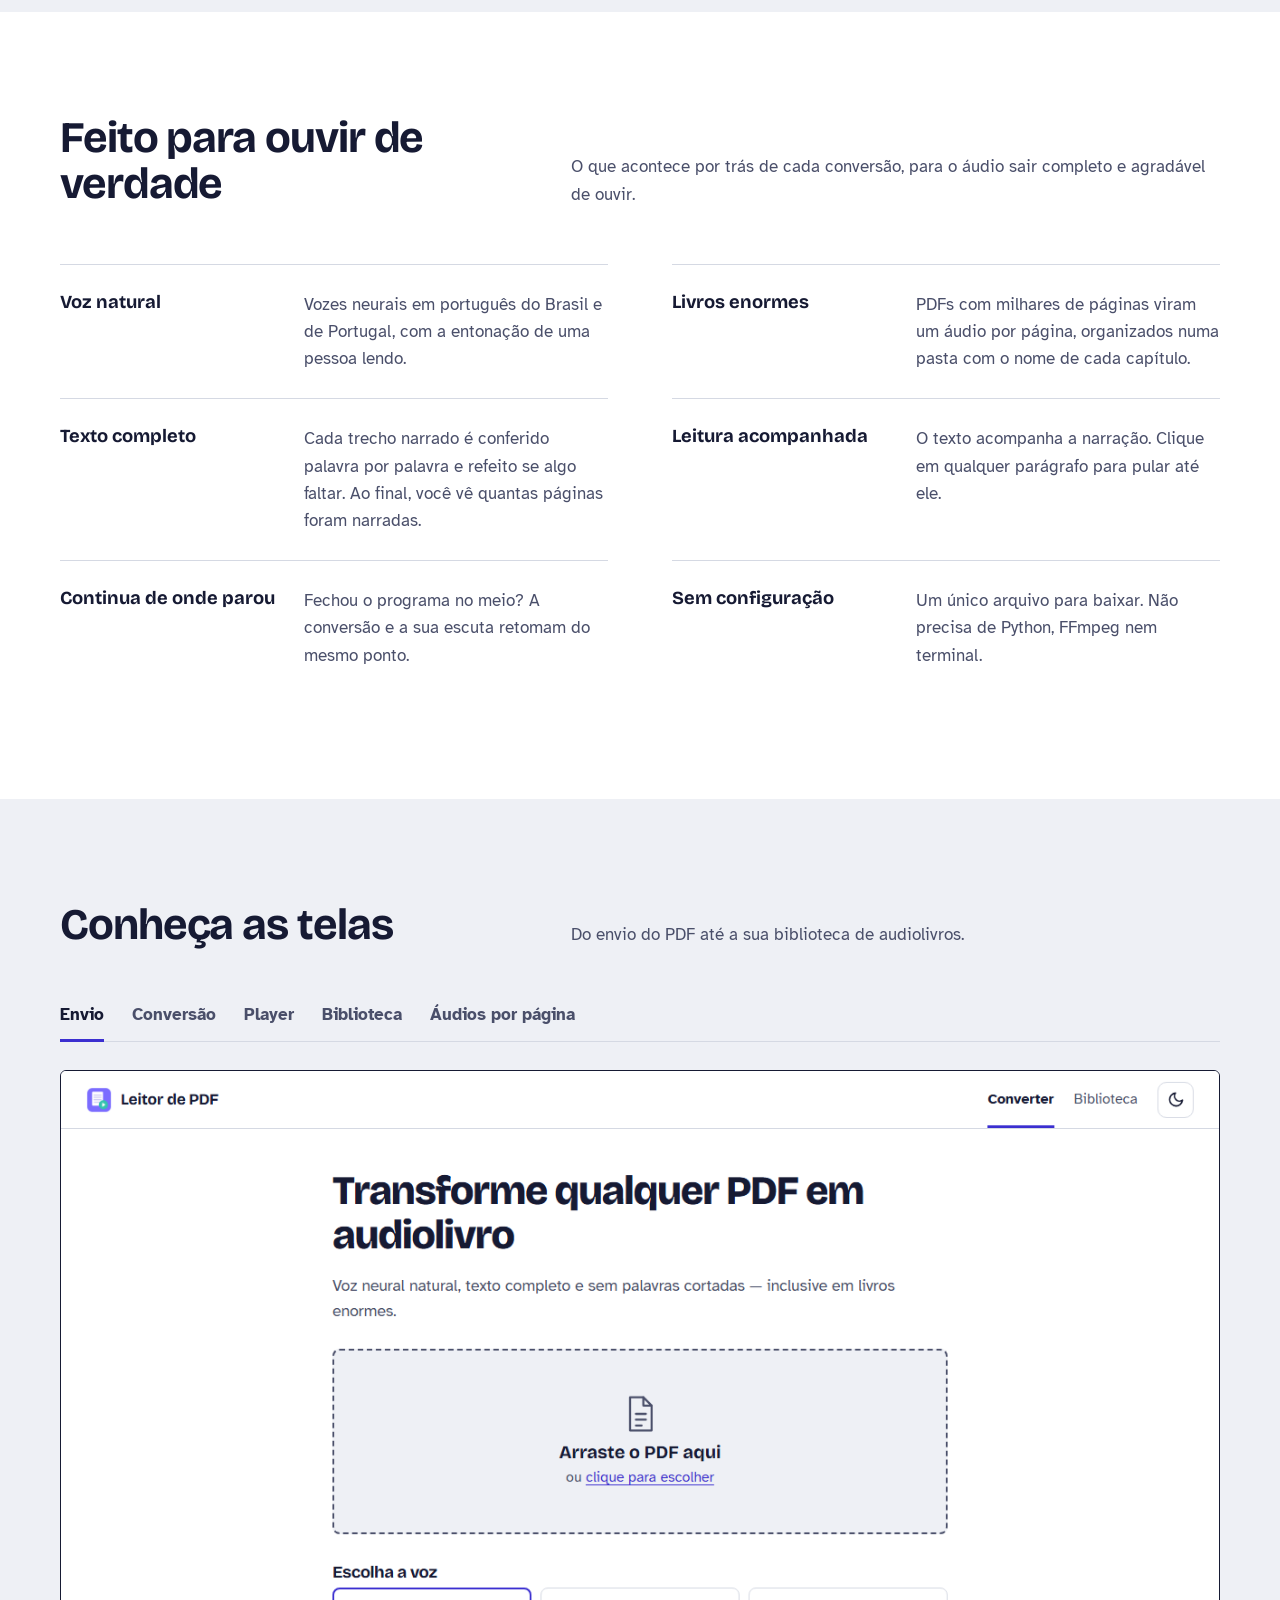
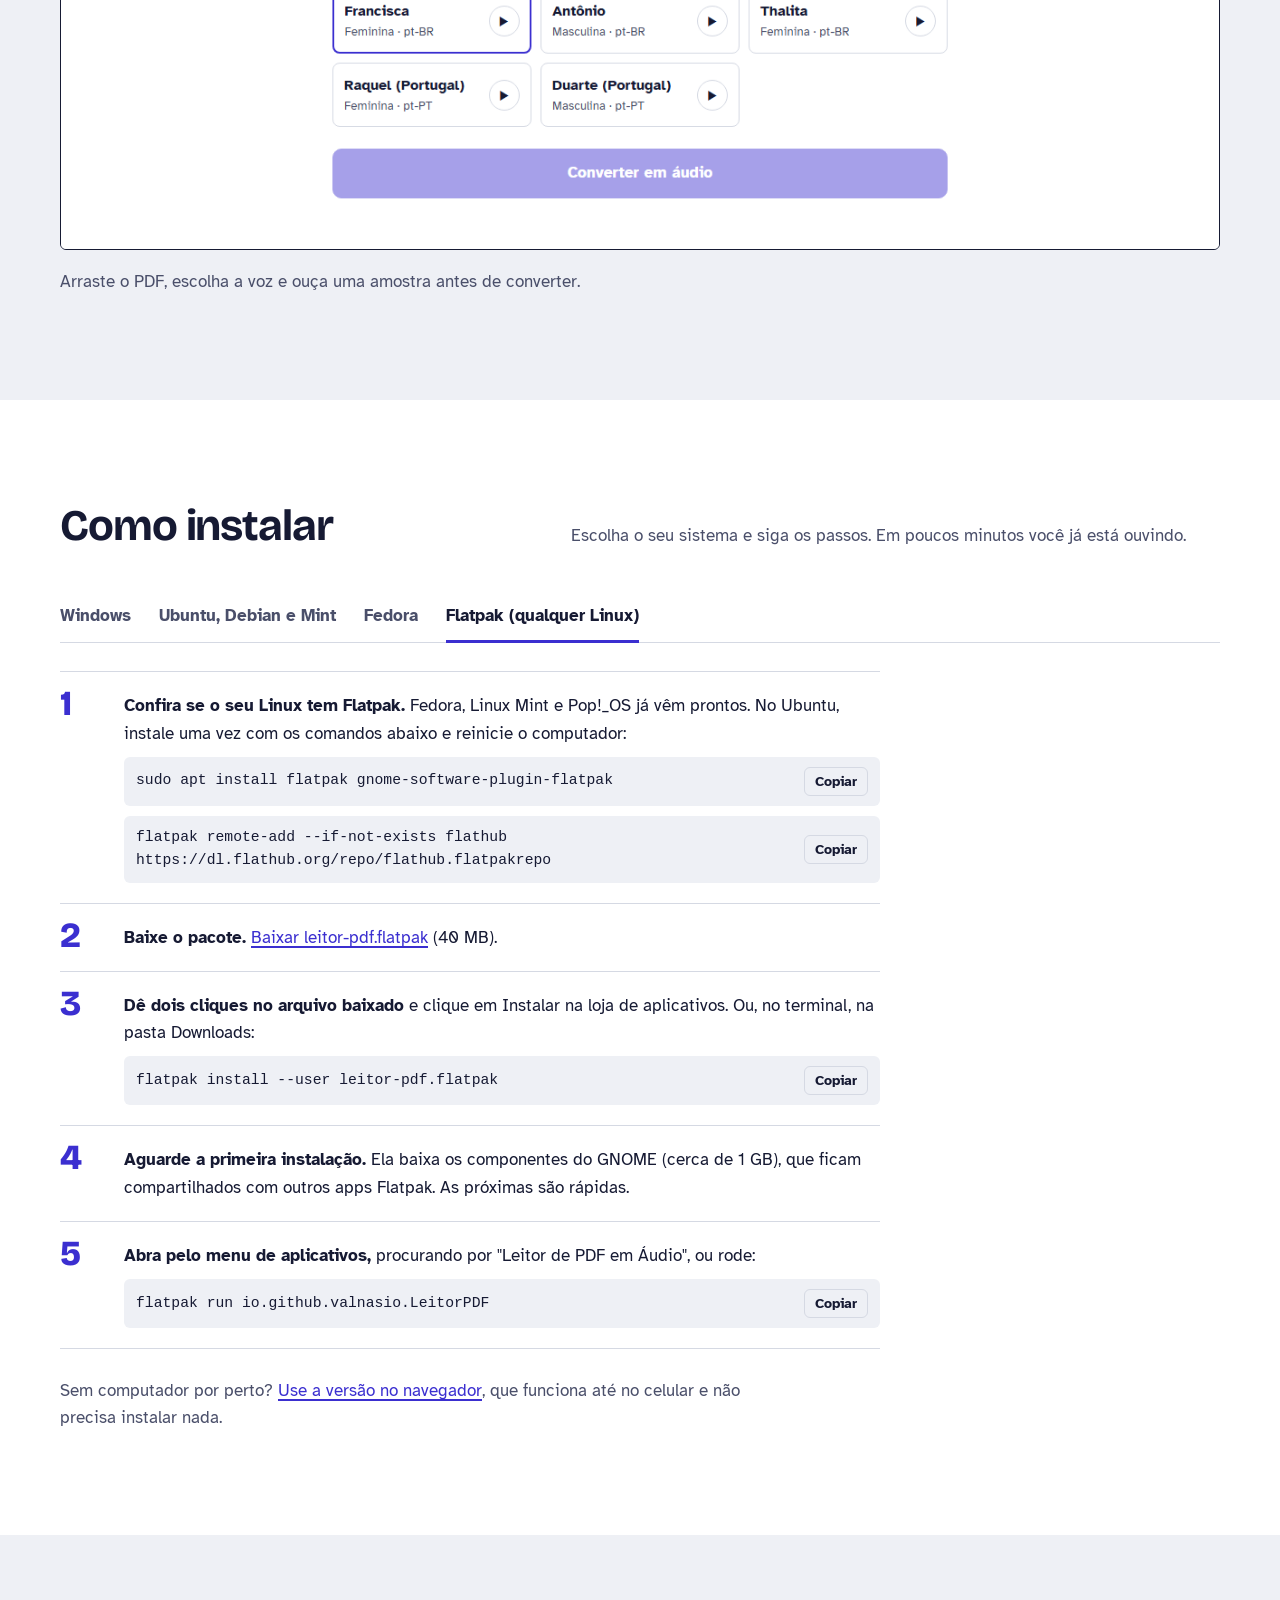
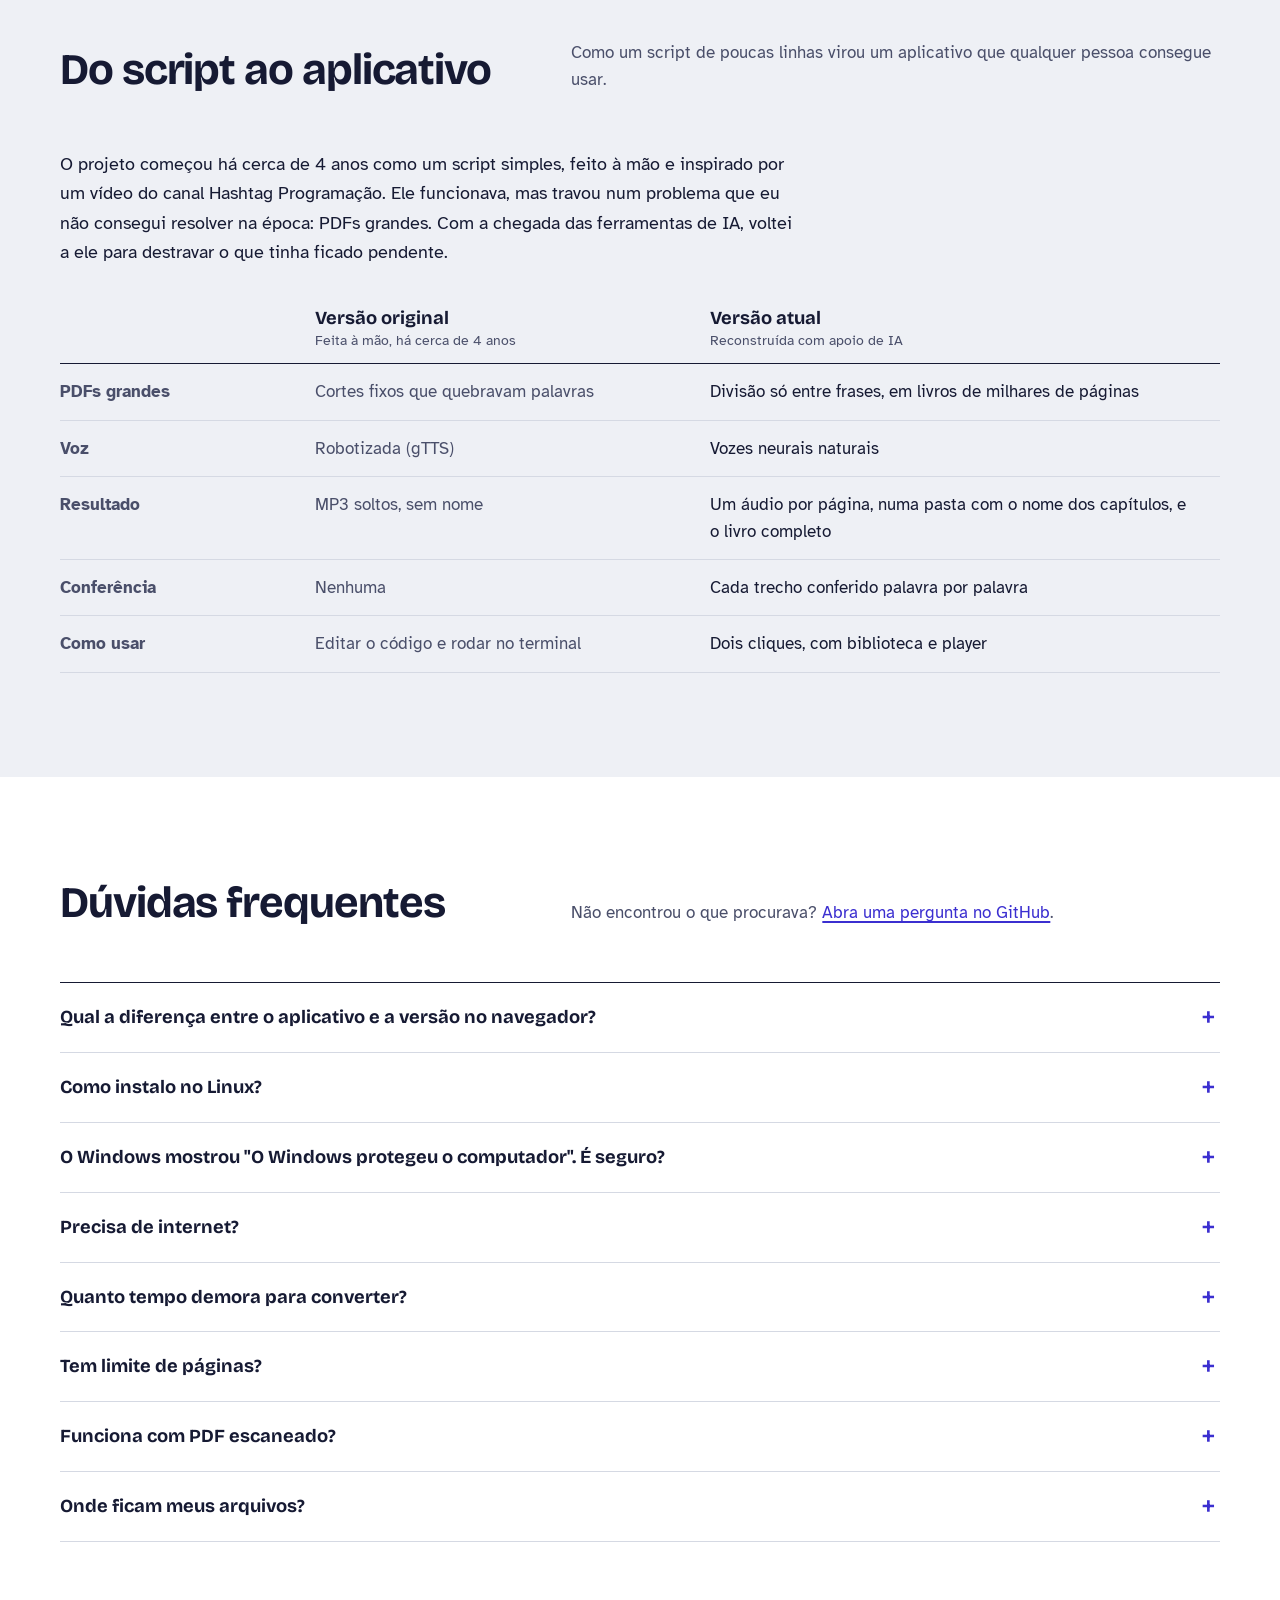
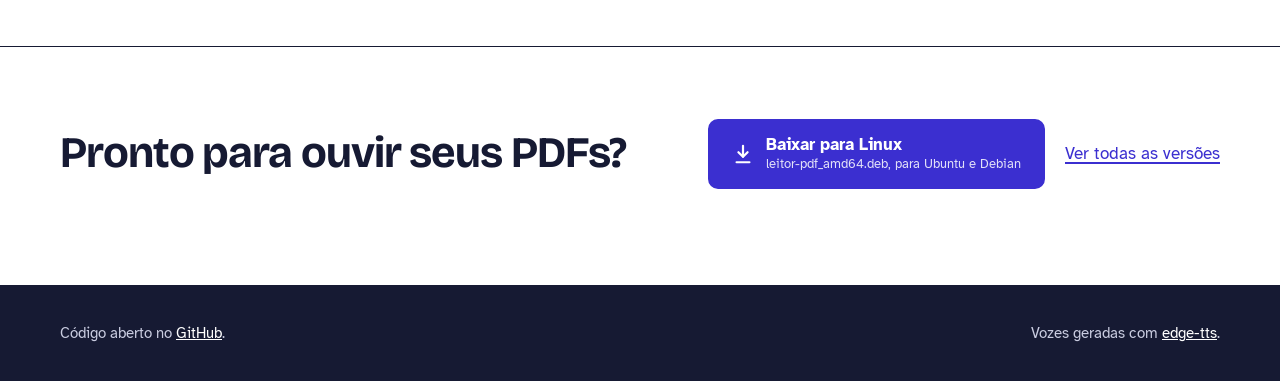
==== commit 3ee657f4: "Página de download: Flatpak e seção "Como instalar" - Botão .flatpak no card do Linux - Seção "Como " ====
--- a/docs/index.html
+++ b/docs/index.html
@@ -166,6 +166,17 @@
     .shots img.active { display: block; }
     .shots p { margin-top: 18px; color: var(--ink-soft); }
 
+    /* ---------- Como instalar ---------- */
+    .install-steps { list-style: none; margin: 0; padding: 0; counter-reset: inst; max-width: 820px; }
+    .install-steps li { counter-increment: inst; position: relative; padding: 20px 0 20px 64px; border-top: 1px solid var(--line); }
+    .install-steps li:last-child { border-bottom: 1px solid var(--line); }
+    .install-steps li::before { content: counter(inst); position: absolute; left: 0; top: 14px; font: 800 2.2rem/1 var(--display); color: var(--link); letter-spacing: -.04em; }
+    .cmd { display: flex; align-items: center; gap: 10px; margin-top: 10px; background: var(--mist); border-radius: 6px; padding: 10px 12px; }
+    .cmd code { background: none; padding: 0; flex: 1; font-size: .92rem; }
+    .copy { flex: none; background: transparent; color: var(--ink); border: 1.5px solid var(--line); border-radius: 6px; padding: 5px 10px; font: 700 .85rem var(--body); cursor: pointer; }
+    .copy:hover { border-color: var(--ink); }
+    .install-foot { margin-top: 28px; color: var(--ink-soft); }
+
     /* ---------- Passos (sequência real: numerados) ---------- */
     .steps { list-style: none; margin: 0; padding: 0; display: grid; grid-template-columns: repeat(3, 1fr); gap: 48px; counter-reset: step; }
     .steps li { counter-increment: step; border-top: 1.5px solid var(--ink); padding-top: 22px; }
@@ -235,6 +246,7 @@
       <div class="nav-right">
       <div class="nav-links">
         <a href="#versoes">Versões</a>
+        <a href="#instalar">Instalar</a>
         <a href="#recursos">Recursos</a>
         <a href="#telas">Telas</a>
         <a href="#historia">História</a>
@@ -307,7 +319,7 @@
         <div class="version" data-os="linux">
           <span class="badge">Recomendado para o seu computador</span>
           <h3>Linux</h3>
-          <p class="version-req">Ubuntu, Debian, Mint e Fedora, <span class="js-size-linux">40 MB</span></p>
+          <p class="version-req">Ubuntu, Debian, Mint, Fedora e outras distribuições, <span class="js-size-linux">40 MB</span></p>
           <ul>
             <li>Os mesmos recursos da versão Windows</li>
             <li>Janela própria, com atalho no menu</li>
@@ -316,8 +328,9 @@
           <div class="version-actions">
             <a class="btn" href="https://github.com/valnasio/PDF-TO-AUDIO-CONVERTER/releases/latest/download/leitor-pdf_amd64.deb">Baixar .deb</a>
             <a class="btn btn-quiet" href="https://github.com/valnasio/PDF-TO-AUDIO-CONVERTER/releases/latest/download/leitor-pdf.x86_64.rpm">Baixar .rpm</a>
+            <a class="btn btn-quiet" href="https://github.com/valnasio/PDF-TO-AUDIO-CONVERTER/releases/latest/download/leitor-pdf.flatpak">Baixar .flatpak</a>
           </div>
-          <p class="note">Use o .deb no Ubuntu, Debian, Mint e Pop!_OS, e o .rpm no Fedora.</p>
+          <p class="note">Use o .deb no Ubuntu, Debian, Mint e Pop!_OS, o .rpm no Fedora, e o .flatpak em qualquer outra distribuição. <a class="link" href="#instalar">Veja como instalar</a>.</p>
         </div>
         <div class="version" data-os="mobile">
           <span class="badge">Recomendado para o seu aparelho</span>
@@ -378,17 +391,59 @@
     </div>
   </section>
 
-  <section class="section" id="como">
+  <section class="section" id="instalar">
     <div class="wrap">
       <div class="section-head">
-        <h2>Comece em três passos</h2>
-        <p>Em menos de um minuto você já está ouvindo.</p>
-      </div>
-      <ol class="steps">
-        <li><h3>Baixe</h3><p>Escolha a versão para Windows ou Linux, ou <a class="link" href="app/">use no navegador</a> sem baixar nada.</p></li>
-        <li><h3>Abra</h3><p>Dê dois cliques no arquivo. No Windows, não precisa instalar.</p></li>
-        <li><h3>Ouça</h3><p>Arraste o PDF, escolha a voz e clique em Converter em áudio.</p></li>
-      </ol>
+        <h2>Como instalar</h2>
+        <p>Escolha o seu sistema e siga os passos. Em poucos minutos você já está ouvindo.</p>
+      </div>
+      <div class="tabs install-tabs" role="tablist" aria-label="Sistema operacional">
+        <button role="tab" aria-selected="true" data-os-tab="windows">Windows</button>
+        <button role="tab" aria-selected="false" data-os-tab="deb">Ubuntu, Debian e Mint</button>
+        <button role="tab" aria-selected="false" data-os-tab="rpm">Fedora</button>
+        <button role="tab" aria-selected="false" data-os-tab="flatpak">Flatpak (qualquer Linux)</button>
+      </div>
+
+      <div class="install" data-os-panel="windows">
+        <ol class="install-steps">
+          <li><strong>Baixe o programa.</strong> <a class="link" href="https://github.com/valnasio/PDF-TO-AUDIO-CONVERTER/releases/latest/download/LeitorPDF.exe">Baixar LeitorPDF.exe</a> (36 MB).</li>
+          <li><strong>Dê dois cliques no arquivo baixado.</strong> Não precisa instalar: o programa abre direto, numa janela própria.</li>
+          <li><strong>Se aparecer "O Windows protegeu o computador",</strong> clique em Mais informações e depois em Executar assim mesmo. O aviso aparece porque o programa não tem assinatura digital paga.</li>
+          <li><strong>Pronto.</strong> Arraste um PDF, escolha a voz e clique em Converter em áudio. Dica: guarde o arquivo numa pasta fixa, como Documentos, para encontrá-lo depois.</li>
+        </ol>
+      </div>
+
+      <div class="install" data-os-panel="deb" hidden>
+        <ol class="install-steps">
+          <li><strong>Baixe o pacote.</strong> <a class="link" href="https://github.com/valnasio/PDF-TO-AUDIO-CONVERTER/releases/latest/download/leitor-pdf_amd64.deb">Baixar leitor-pdf_amd64.deb</a> (40 MB). Serve para Ubuntu, Debian, Linux Mint e Pop!_OS.</li>
+          <li><strong>Dê dois cliques no arquivo baixado.</strong> A Central de Programas abre: clique em Instalar e digite sua senha. Os componentes da janela são instalados junto, automaticamente.</li>
+          <li><strong>Prefere o terminal?</strong> Na pasta Downloads, rode: <span class="cmd"><code>sudo apt install ./leitor-pdf_amd64.deb</code><button type="button" class="copy" data-copy="sudo apt install ./leitor-pdf_amd64.deb">Copiar</button></span></li>
+          <li><strong>Abra pelo menu de aplicativos,</strong> procurando por "Leitor de PDF em Áudio".</li>
+        </ol>
+      </div>
+
+      <div class="install" data-os-panel="rpm" hidden>
+        <ol class="install-steps">
+          <li><strong>Baixe o pacote.</strong> <a class="link" href="https://github.com/valnasio/PDF-TO-AUDIO-CONVERTER/releases/latest/download/leitor-pdf.x86_64.rpm">Baixar leitor-pdf.x86_64.rpm</a> (41 MB).</li>
+          <li><strong>Dê dois cliques no arquivo baixado.</strong> O GNOME Software abre: clique em Instalar. Os componentes da janela são instalados junto, automaticamente.</li>
+          <li><strong>Prefere o terminal?</strong> Na pasta Downloads, rode: <span class="cmd"><code>sudo dnf install ./leitor-pdf.x86_64.rpm</code><button type="button" class="copy" data-copy="sudo dnf install ./leitor-pdf.x86_64.rpm">Copiar</button></span></li>
+          <li><strong>Abra pelo menu de aplicativos,</strong> procurando por "Leitor de PDF em Áudio".</li>
+        </ol>
+      </div>
+
+      <div class="install" data-os-panel="flatpak" hidden>
+        <ol class="install-steps">
+          <li><strong>Confira se o seu Linux tem Flatpak.</strong> Fedora, Linux Mint e Pop!_OS já vêm prontos. No Ubuntu, instale uma vez com os comandos abaixo e reinicie o computador:
+            <span class="cmd"><code>sudo apt install flatpak gnome-software-plugin-flatpak</code><button type="button" class="copy" data-copy="sudo apt install flatpak gnome-software-plugin-flatpak">Copiar</button></span>
+            <span class="cmd"><code>flatpak remote-add --if-not-exists flathub https://dl.flathub.org/repo/flathub.flatpakrepo</code><button type="button" class="copy" data-copy="flatpak remote-add --if-not-exists flathub https://dl.flathub.org/repo/flathub.flatpakrepo">Copiar</button></span></li>
+          <li><strong>Baixe o pacote.</strong> <a class="link" href="https://github.com/valnasio/PDF-TO-AUDIO-CONVERTER/releases/latest/download/leitor-pdf.flatpak">Baixar leitor-pdf.flatpak</a> (40 MB).</li>
+          <li><strong>Dê dois cliques no arquivo baixado</strong> e clique em Instalar na loja de aplicativos. Ou, no terminal, na pasta Downloads: <span class="cmd"><code>flatpak install --user leitor-pdf.flatpak</code><button type="button" class="copy" data-copy="flatpak install --user leitor-pdf.flatpak">Copiar</button></span></li>
+          <li><strong>Aguarde a primeira instalação.</strong> Ela baixa os componentes do GNOME (cerca de 1 GB), que ficam compartilhados com outros apps Flatpak. As próximas são rápidas.</li>
+          <li><strong>Abra pelo menu de aplicativos,</strong> procurando por "Leitor de PDF em Áudio", ou rode: <span class="cmd"><code>flatpak run io.github.valnasio.LeitorPDF</code><button type="button" class="copy" data-copy="flatpak run io.github.valnasio.LeitorPDF">Copiar</button></span></li>
+        </ol>
+      </div>
+
+      <p class="install-foot">Sem computador por perto? <a class="link" href="app/">Use a versão no navegador</a>, que funciona até no celular e não precisa instalar nada.</p>
     </div>
   </section>
 
@@ -426,7 +481,7 @@
       </div>
       <div class="faq">
         <details><summary>Qual a diferença entre o aplicativo e a versão no navegador?</summary><p>O aplicativo para Windows e Linux gera um MP3 por página e o livro completo, com vozes neurais, para ouvir sem internet e levar para o celular. A versão no navegador lê o PDF em voz alta na hora, usando as vozes que o navegador oferece. No Microsoft Edge, essas vozes são as mesmas vozes naturais. Ela não gera MP3.</p></details>
-        <details><summary>Como instalo no Linux?</summary><p>Baixe o <code>.deb</code> (Ubuntu, Debian, Mint, Pop!_OS) ou o <code>.rpm</code> (Fedora) e abra com dois cliques. A Central de Programas instala tudo, inclusive os componentes da janela. Pelo terminal: <code>sudo apt install ./leitor-pdf_amd64.deb</code> ou <code>sudo dnf install ./leitor-pdf.x86_64.rpm</code>. Depois, procure "Leitor de PDF em Áudio" no menu.</p></details>
+        <details><summary>Como instalo no Linux?</summary><p>Use o <code>.deb</code> no Ubuntu, Debian, Mint e Pop!_OS, o <code>.rpm</code> no Fedora, e o <code>.flatpak</code> em qualquer outra distribuição. Em todos os casos é baixar e dar dois cliques. O passo a passo completo, com os comandos para o terminal, está em <a class="link" href="#instalar">Como instalar</a>.</p></details>
         <details><summary>O Windows mostrou "O Windows protegeu o computador". É seguro?</summary><p>Sim. Esse aviso aparece em programas que não têm assinatura digital paga. Clique em Mais informações e depois em Executar assim mesmo. O código-fonte completo está aberto no GitHub.</p></details>
         <details><summary>Precisa de internet?</summary><p>Só durante a conversão, porque as vozes neurais são geradas online. Depois de pronto, o áudio pode ser ouvido sem internet.</p></details>
         <details><summary>Quanto tempo demora para converter?</summary><p>Cerca de 1 minuto para cada 15 a 20 minutos de áudio. Um livro de 70 páginas fica pronto em poucos minutos, e você pode continuar usando o programa enquanto isso.</p></details>
@@ -474,13 +529,26 @@
     syncTheme();
 
     // Galeria de telas (abas acessíveis)
-    const tabs = document.querySelectorAll(".tabs button");
+    const tabs = document.querySelectorAll("#telas .tabs button");
     const shots = document.querySelectorAll(".shots img");
     tabs.forEach((btn) => btn.addEventListener("click", () => {
       const i = Number(btn.dataset.shot);
       tabs.forEach((b) => b.setAttribute("aria-selected", String(b === btn)));
       shots.forEach((img, j) => img.classList.toggle("active", j === i));
       document.getElementById("caption").textContent = shots[i].dataset.caption;
+    }));
+
+    // Como instalar: uma aba por sistema
+    const instTabs = document.querySelectorAll(".install-tabs button");
+    const showInstall = (key) => {
+      instTabs.forEach((b) => b.setAttribute("aria-selected", String(b.dataset.osTab === key)));
+      document.querySelectorAll("[data-os-panel]").forEach((p) => (p.hidden = p.dataset.osPanel !== key));
+    };
+    instTabs.forEach((b) => b.addEventListener("click", () => showInstall(b.dataset.osTab)));
+    document.querySelectorAll(".copy").forEach((b) => b.addEventListener("click", async () => {
+      try { await navigator.clipboard.writeText(b.dataset.copy); b.textContent = "Copiado"; }
+      catch { b.textContent = "Selecione e copie"; }
+      setTimeout(() => (b.textContent = "Copiar"), 1800);
     }));
 
     // A página que fala: onda de áudio e um único avanço da leitura ao carregar.
@@ -525,6 +593,7 @@
     const altOs = document.querySelector(".js-alt-os");
     altOs.textContent = PRIMARY.alt[0]; altOs.href = PRIMARY.alt[1];
     document.querySelector(`.version[data-os="${os}"]`)?.classList.add("current");
+    if (os === "linux") showInstall(fedora ? "rpm" : /ubuntu|debian|mint/i.test(ua) ? "deb" : "flatpak");
     if (os === "mobile") {
       // o botão principal já abre a versão web: sem repetir o convite nem o ícone de download
       document.querySelector(".js-alt-web").remove();
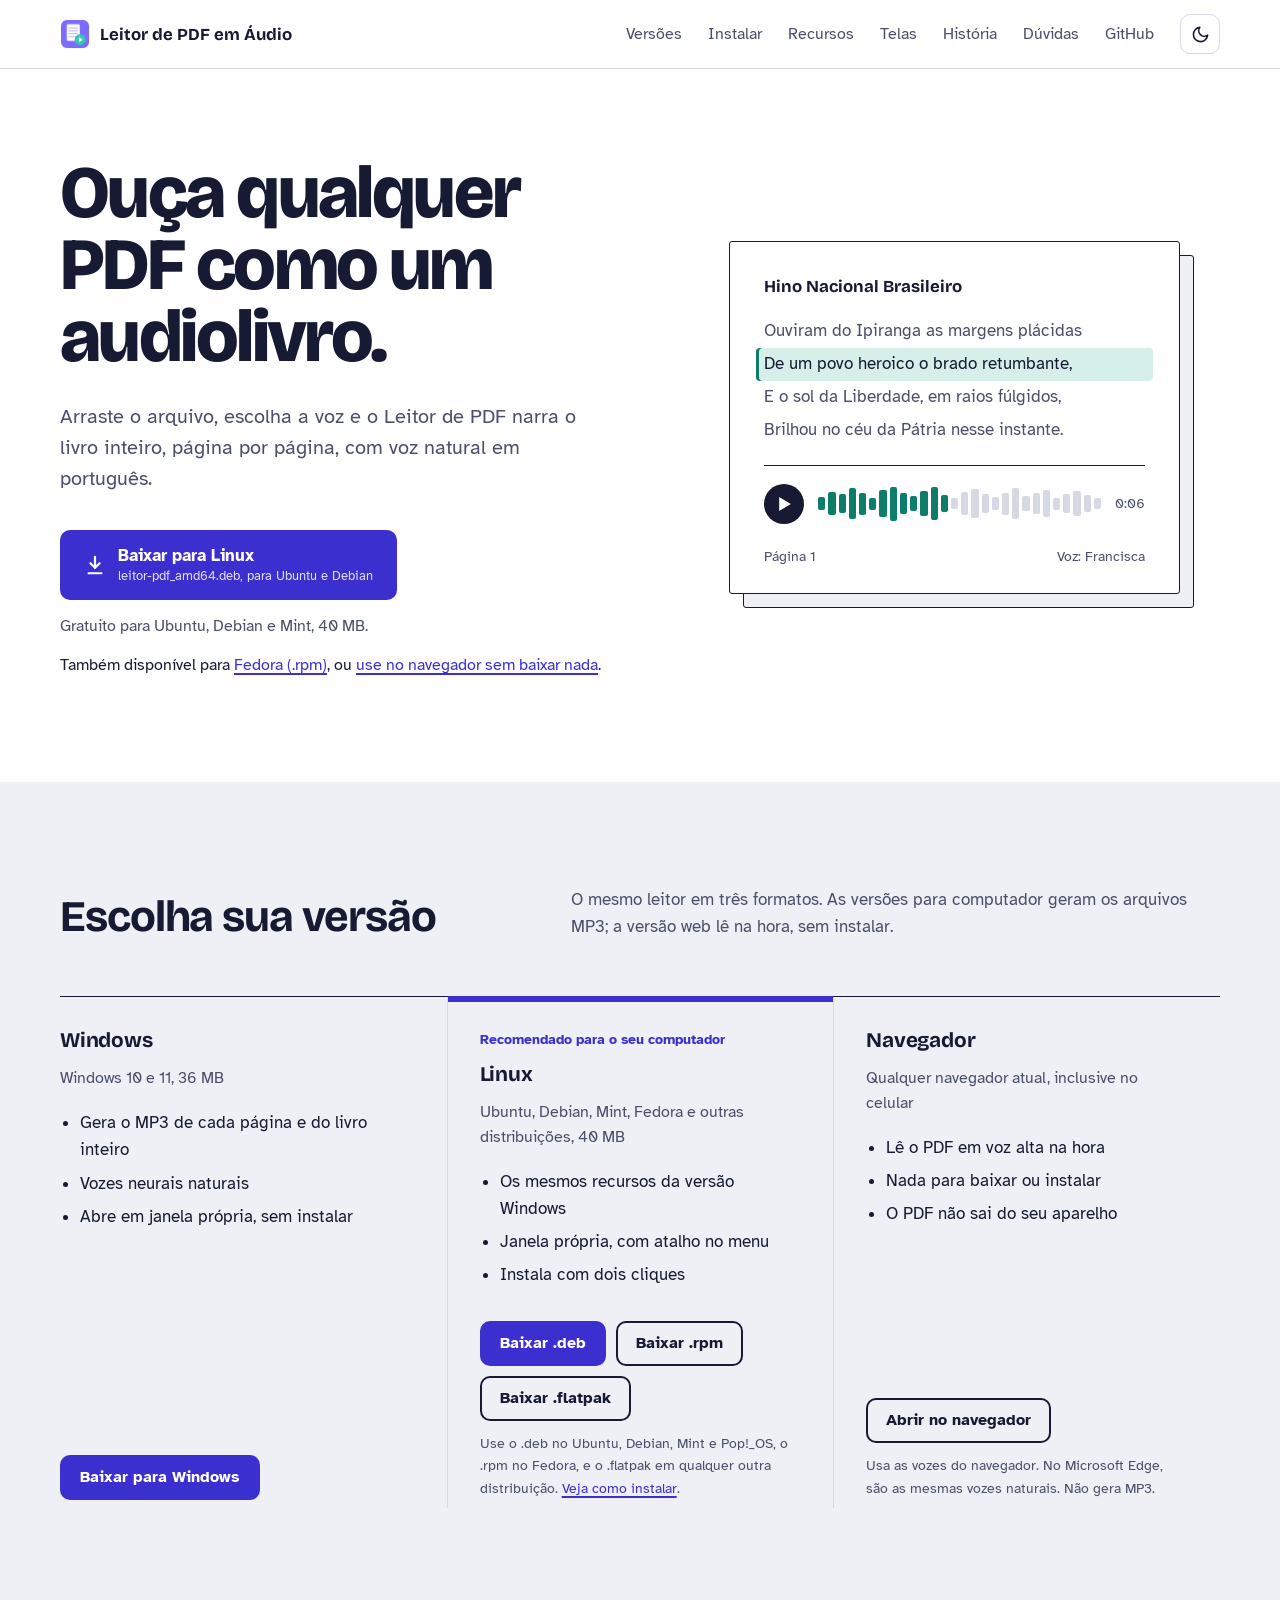
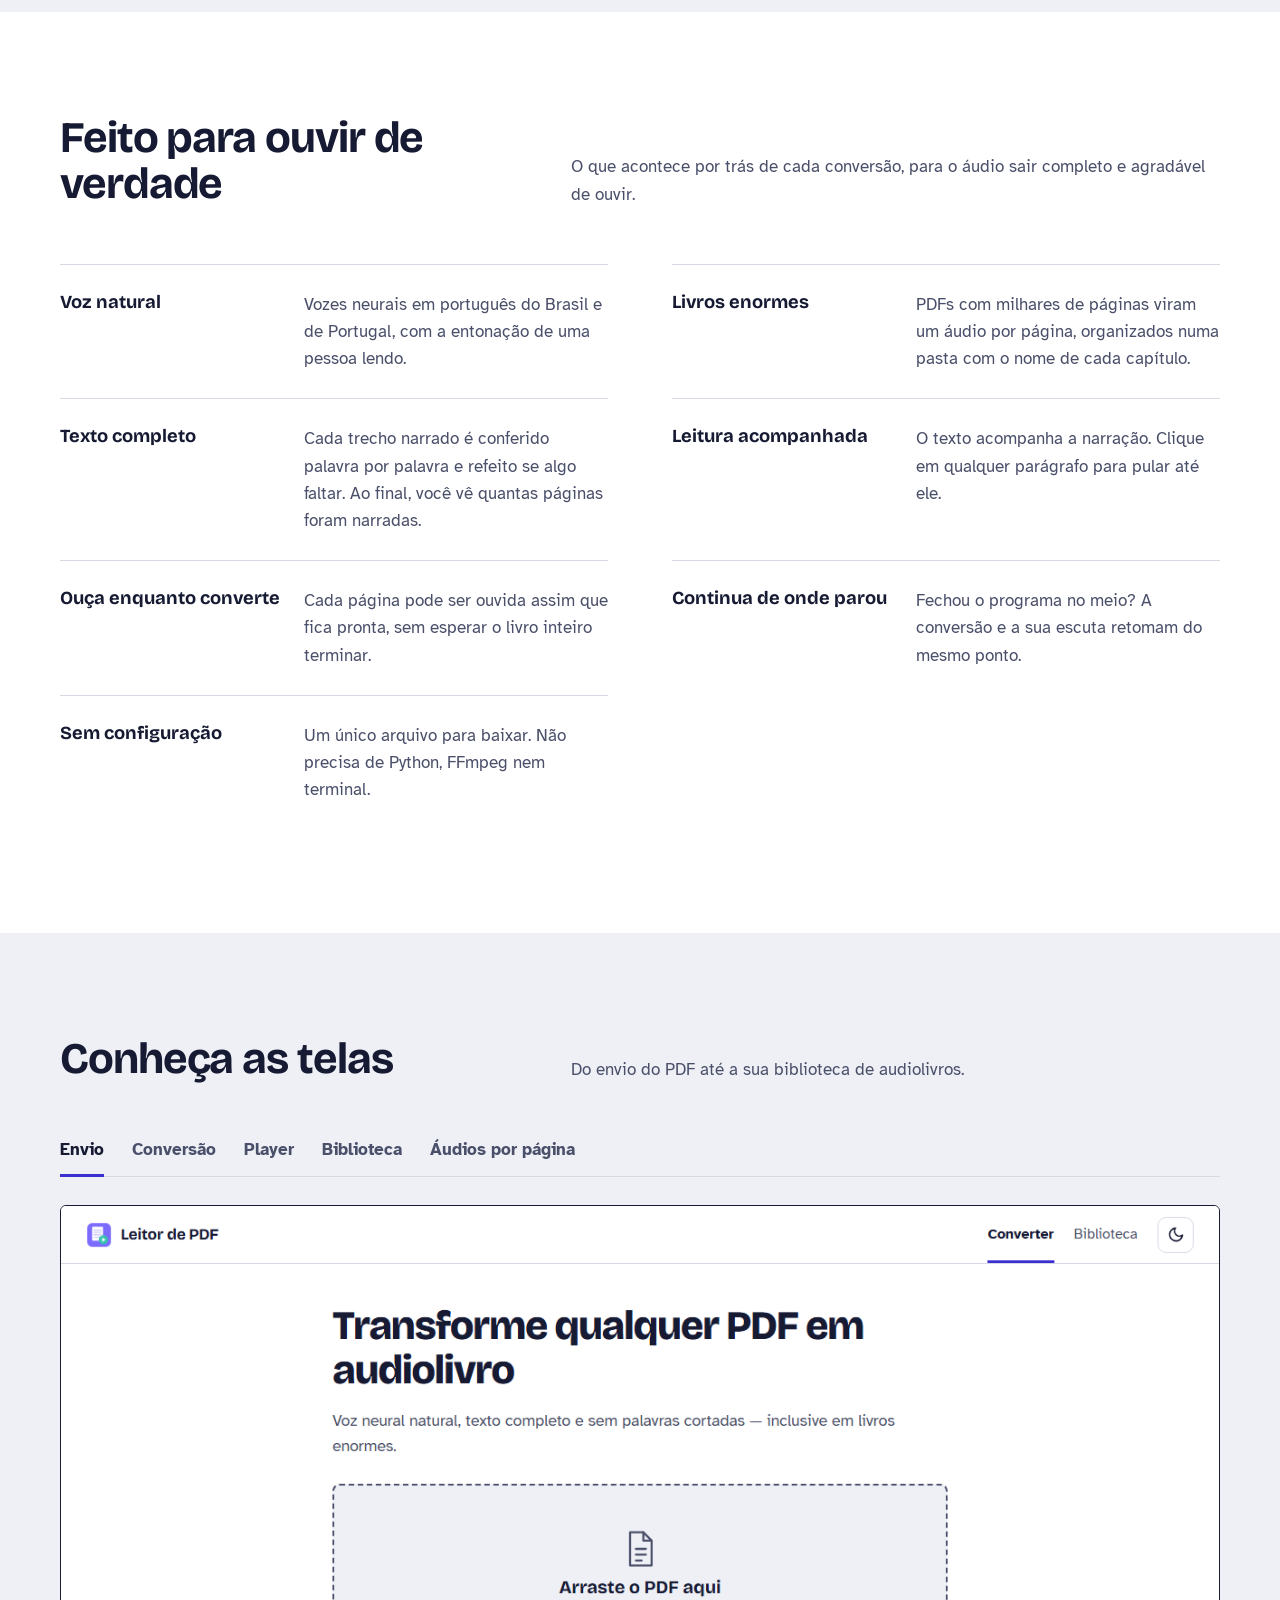
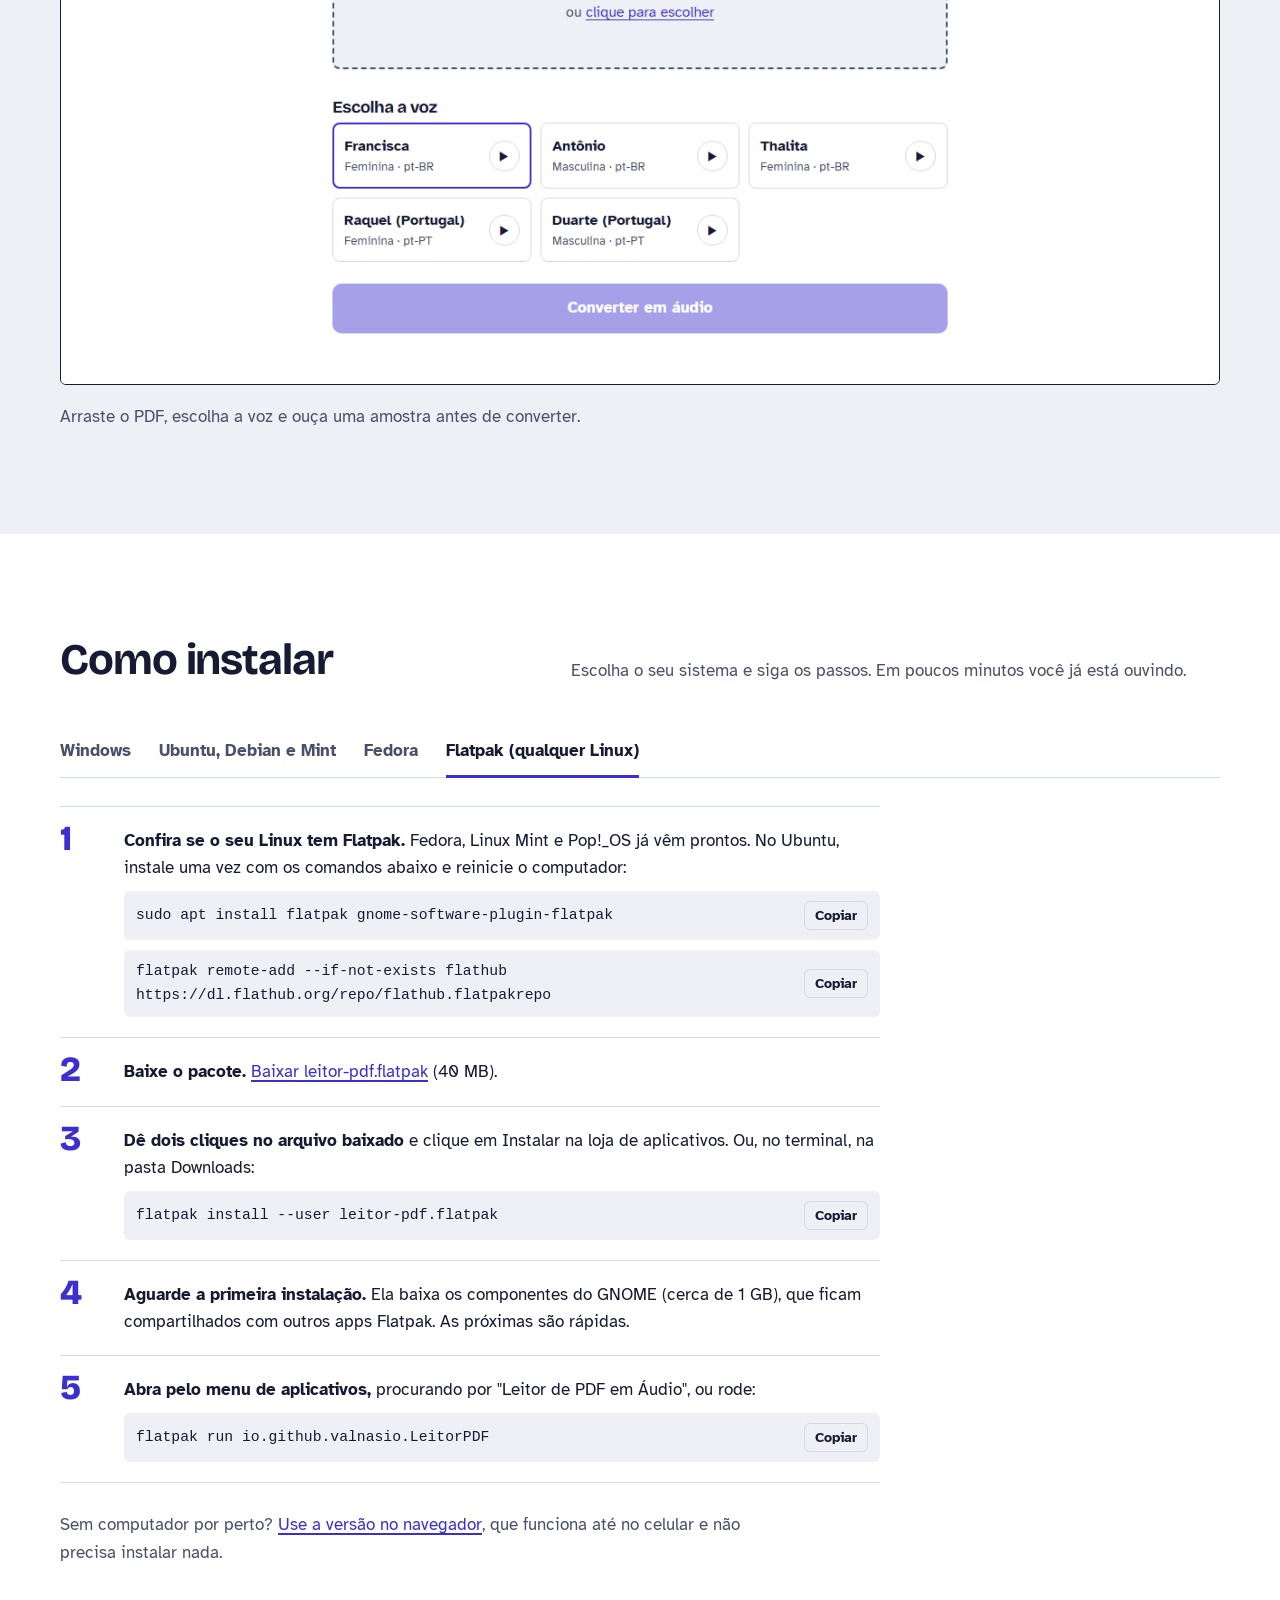
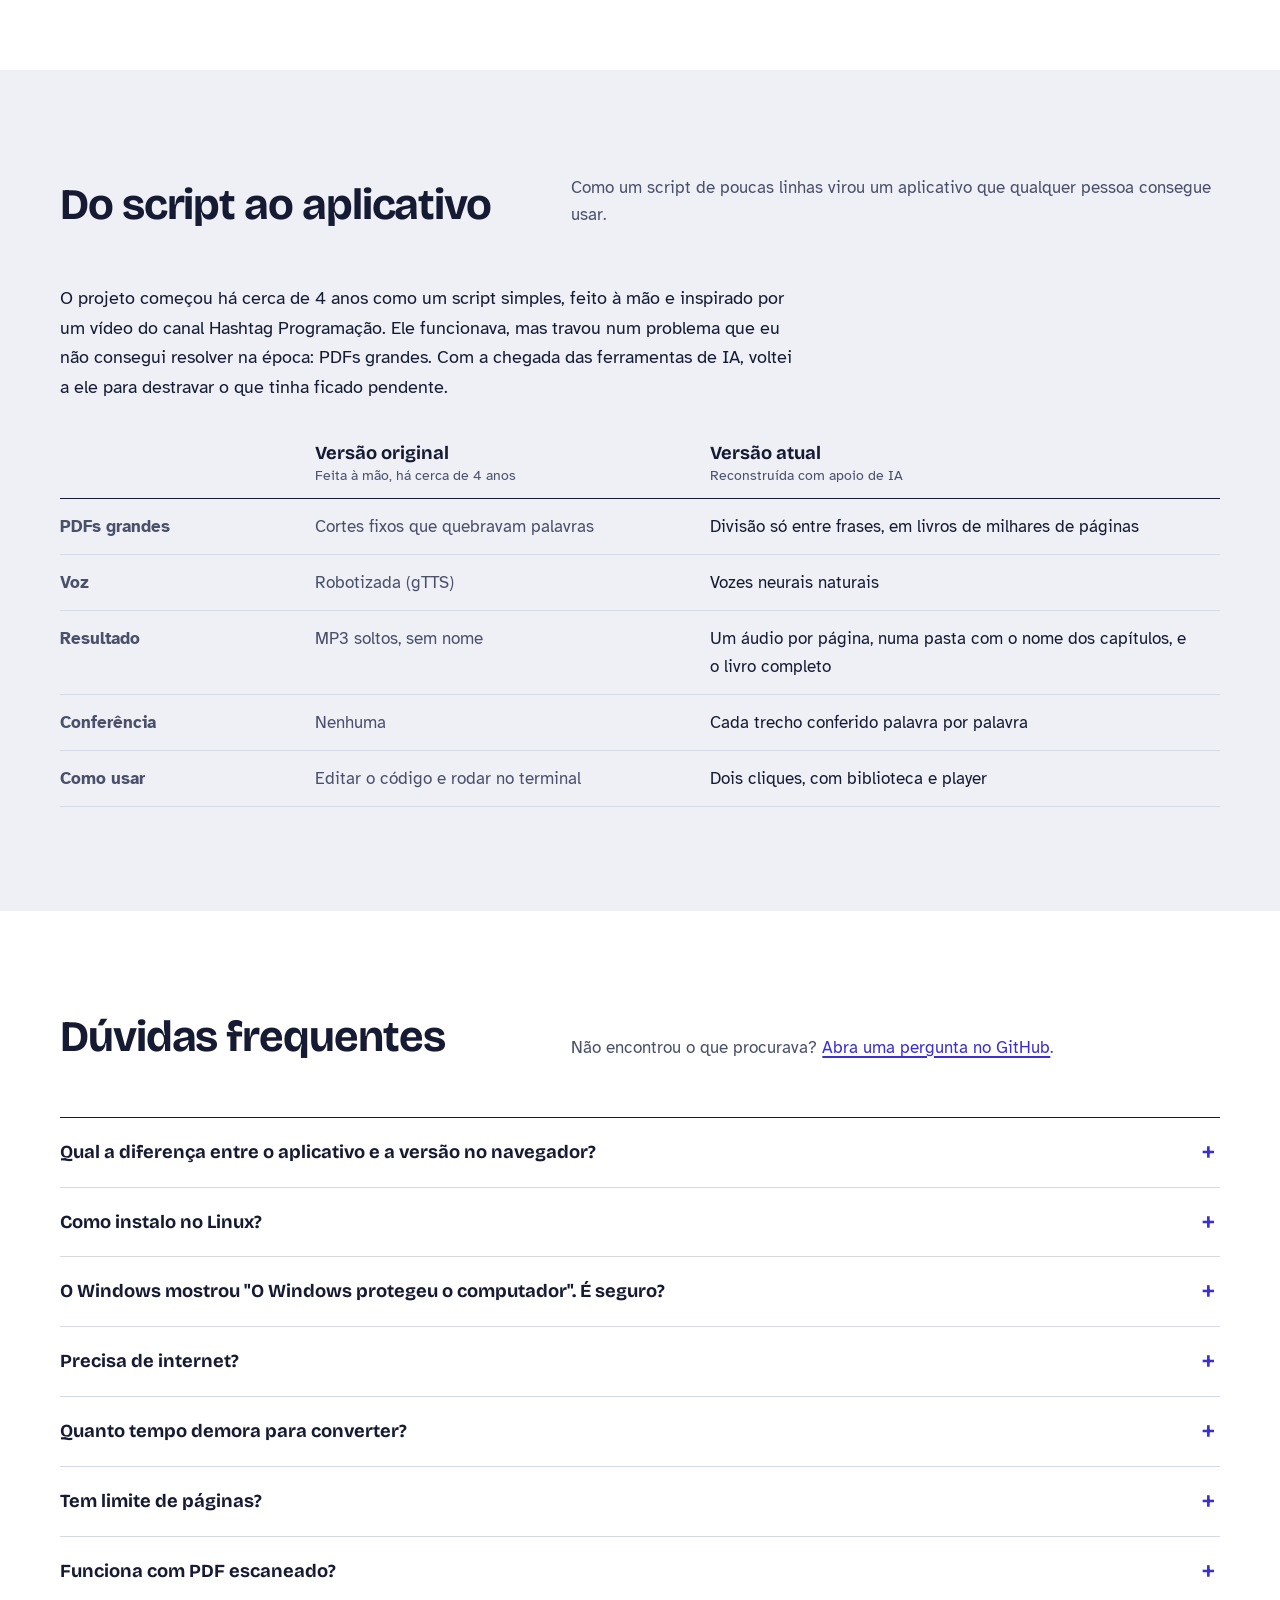
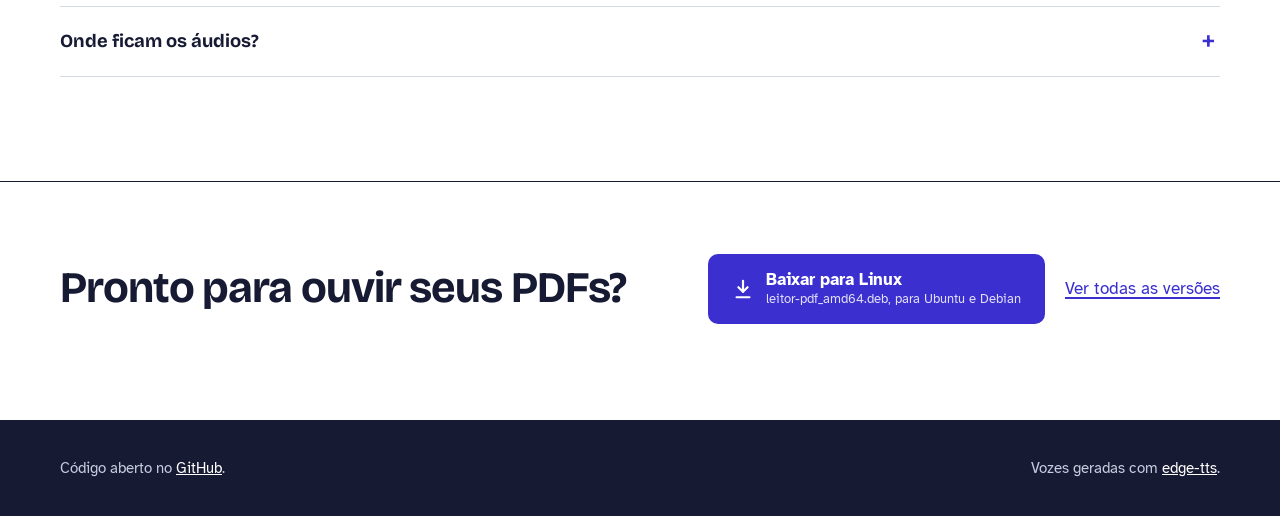
==== commit b69ad421: "Ouça as páginas enquanto converte e áudios na pasta Música - Cada página vira MP3 assim que todos os" ====
--- a/docs/index.html
+++ b/docs/index.html
@@ -361,6 +361,7 @@
         <div class="feature"><dt>Livros enormes</dt><dd>PDFs com milhares de páginas viram um áudio por página, organizados numa pasta com o nome de cada capítulo.</dd></div>
         <div class="feature"><dt>Texto completo</dt><dd>Cada trecho narrado é conferido palavra por palavra e refeito se algo faltar. Ao final, você vê quantas páginas foram narradas.</dd></div>
         <div class="feature"><dt>Leitura acompanhada</dt><dd>O texto acompanha a narração. Clique em qualquer parágrafo para pular até ele.</dd></div>
+        <div class="feature"><dt>Ouça enquanto converte</dt><dd>Cada página pode ser ouvida assim que fica pronta, sem esperar o livro inteiro terminar.</dd></div>
         <div class="feature"><dt>Continua de onde parou</dt><dd>Fechou o programa no meio? A conversão e a sua escuta retomam do mesmo ponto.</dd></div>
         <div class="feature"><dt>Sem configuração</dt><dd>Um único arquivo para baixar. Não precisa de Python, FFmpeg nem terminal.</dd></div>
       </dl>
@@ -484,10 +485,10 @@
         <details><summary>Como instalo no Linux?</summary><p>Use o <code>.deb</code> no Ubuntu, Debian, Mint e Pop!_OS, o <code>.rpm</code> no Fedora, e o <code>.flatpak</code> em qualquer outra distribuição. Em todos os casos é baixar e dar dois cliques. O passo a passo completo, com os comandos para o terminal, está em <a class="link" href="#instalar">Como instalar</a>.</p></details>
         <details><summary>O Windows mostrou "O Windows protegeu o computador". É seguro?</summary><p>Sim. Esse aviso aparece em programas que não têm assinatura digital paga. Clique em Mais informações e depois em Executar assim mesmo. O código-fonte completo está aberto no GitHub.</p></details>
         <details><summary>Precisa de internet?</summary><p>Só durante a conversão, porque as vozes neurais são geradas online. Depois de pronto, o áudio pode ser ouvido sem internet.</p></details>
-        <details><summary>Quanto tempo demora para converter?</summary><p>Cerca de 1 minuto para cada 15 a 20 minutos de áudio. Um livro de 70 páginas fica pronto em poucos minutos, e você pode continuar usando o programa enquanto isso.</p></details>
+        <details><summary>Quanto tempo demora para converter?</summary><p>Cerca de 1 minuto para cada 15 a 20 minutos de áudio. Um livro de 70 páginas fica pronto em poucos minutos. Você não precisa esperar: cada página pode ser ouvida assim que fica pronta.</p></details>
         <details><summary>Tem limite de páginas?</summary><p>Não. O programa foi feito para PDFs grandes: testamos documentos com mais de 2.000 páginas. Cada trecho é conferido, e se o serviço de voz falhar, a conversão pausa e continua de onde parou.</p></details>
         <details><summary>Funciona com PDF escaneado?</summary><p>Ainda não. O PDF precisa ter texto selecionável. Páginas que são só imagem aparecem no relatório da conversão como "sem texto".</p></details>
-        <details><summary>Onde ficam meus arquivos?</summary><p>No Windows, em <code>%LOCALAPPDATA%\LeitorPDF</code>. No Linux, em <code>~/.local/share/LeitorPDF</code>. Na versão no navegador, no próprio navegador. Pelo aplicativo, você também pode abrir a pasta de cada livro ou baixá-la em .zip.</p></details>
+        <details><summary>Onde ficam os áudios?</summary><p>Na sua pasta de música, numa pasta chamada PDFAudioConvert, com uma subpasta para cada livro. No Windows: <code>Músicas\PDFAudioConvert</code>. No Linux, inclusive no Flatpak: <code>~/Música/PDFAudioConvert</code>. Pelo aplicativo, o botão Abrir pasta leva direto à pasta de cada livro. Na versão no navegador, os PDFs ficam guardados no próprio navegador.</p></details>
       </div>
     </div>
   </section>
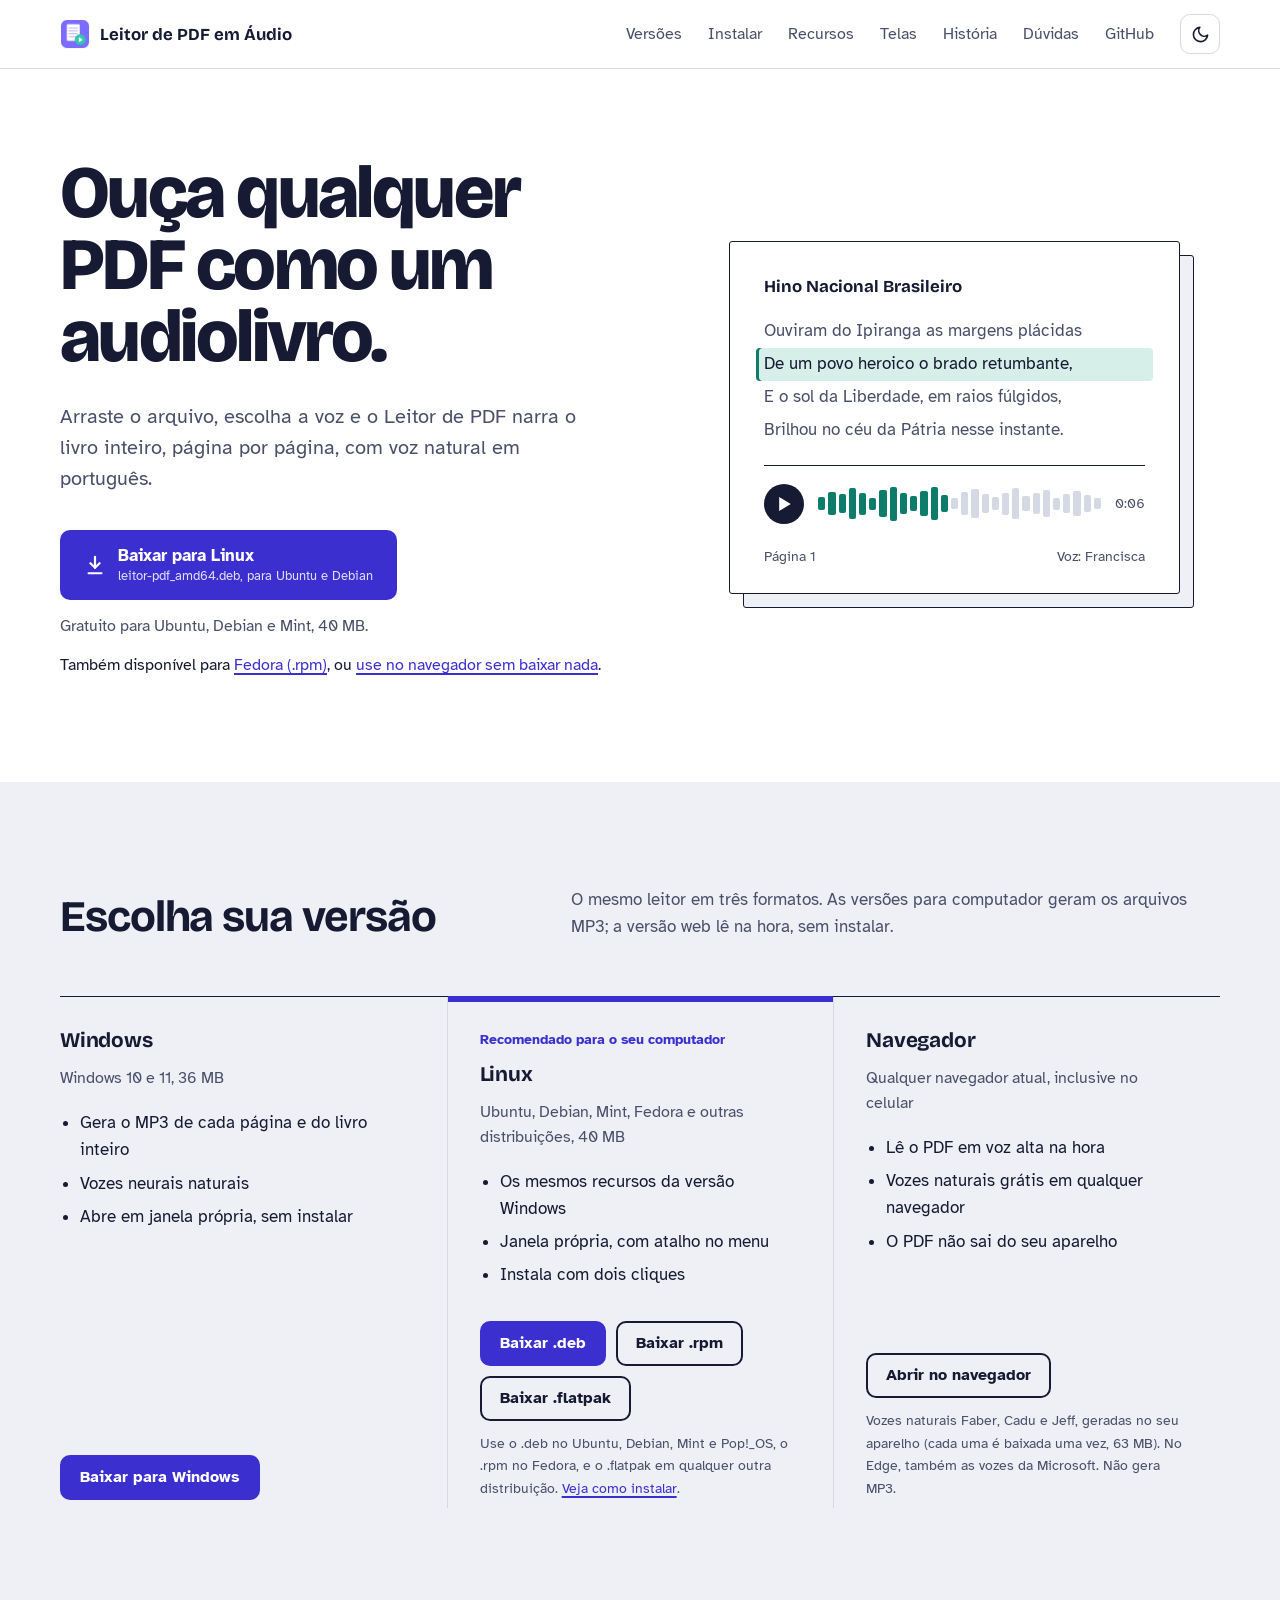
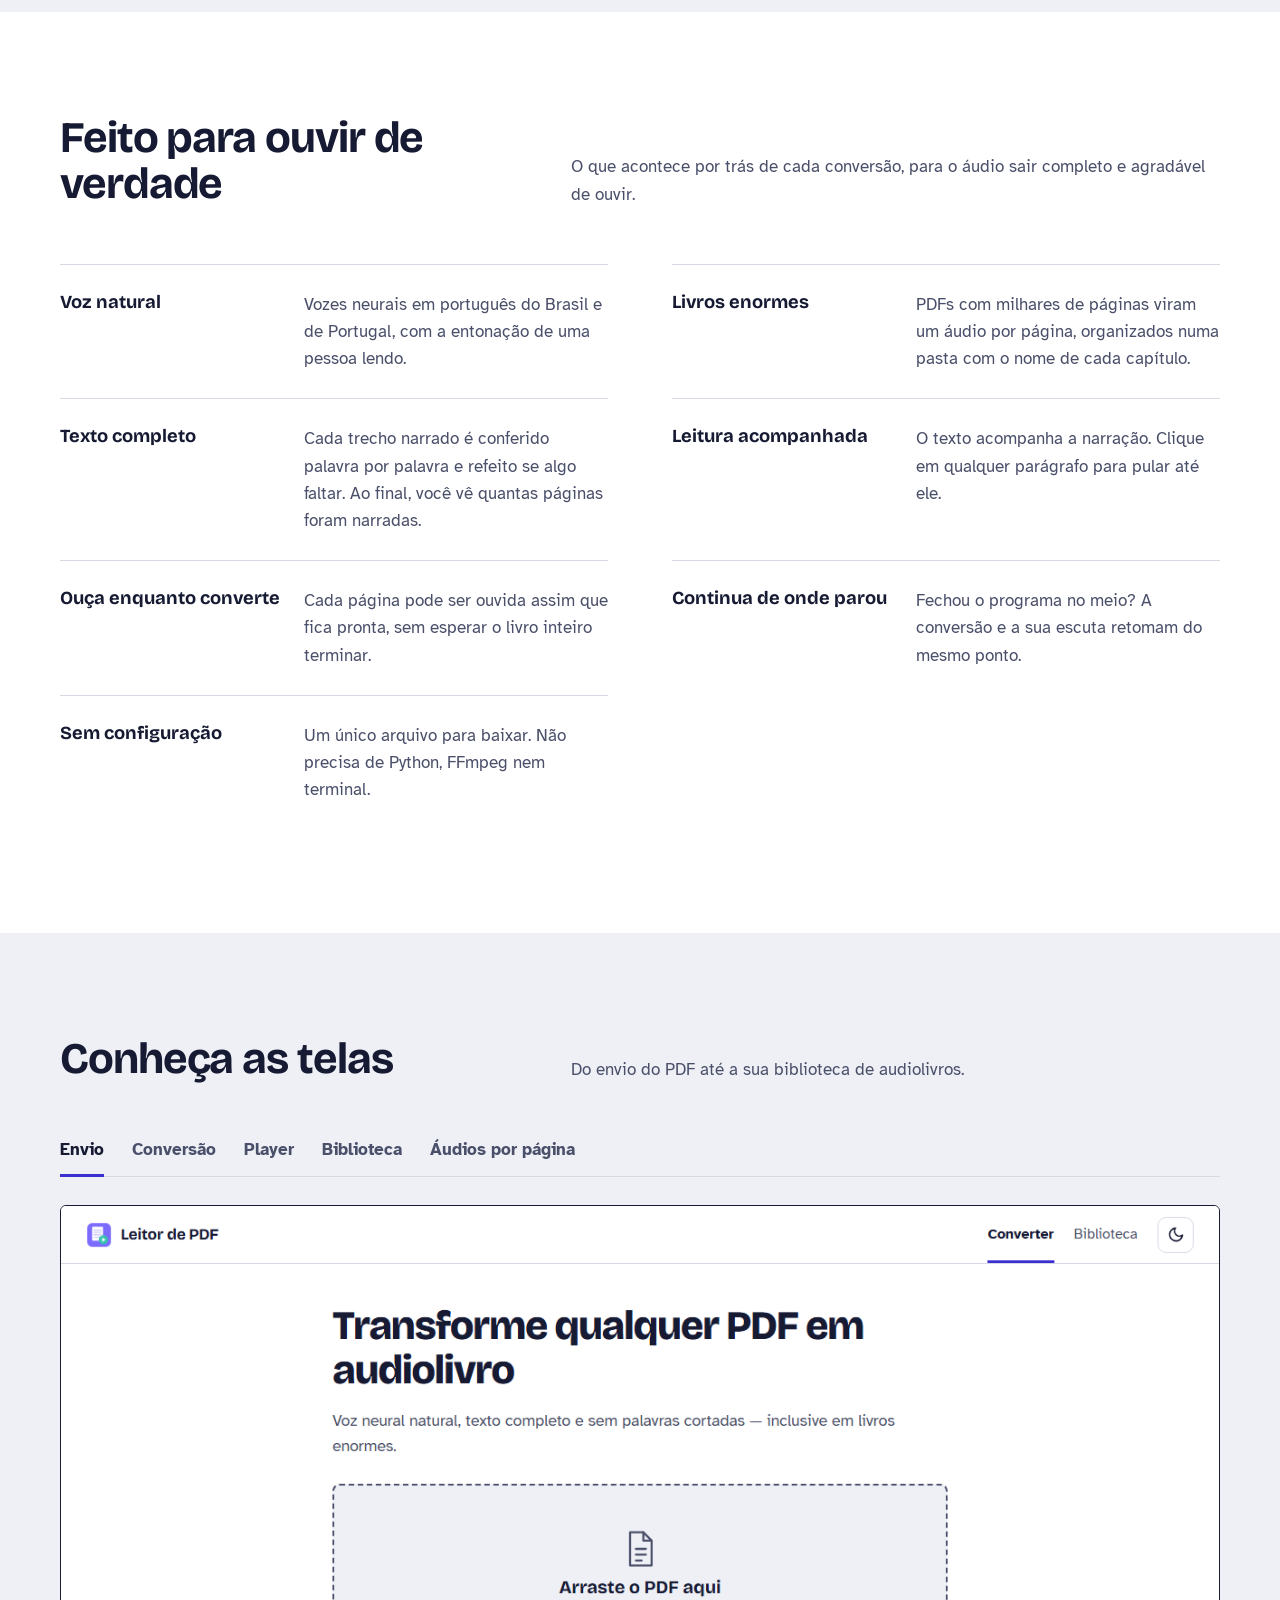
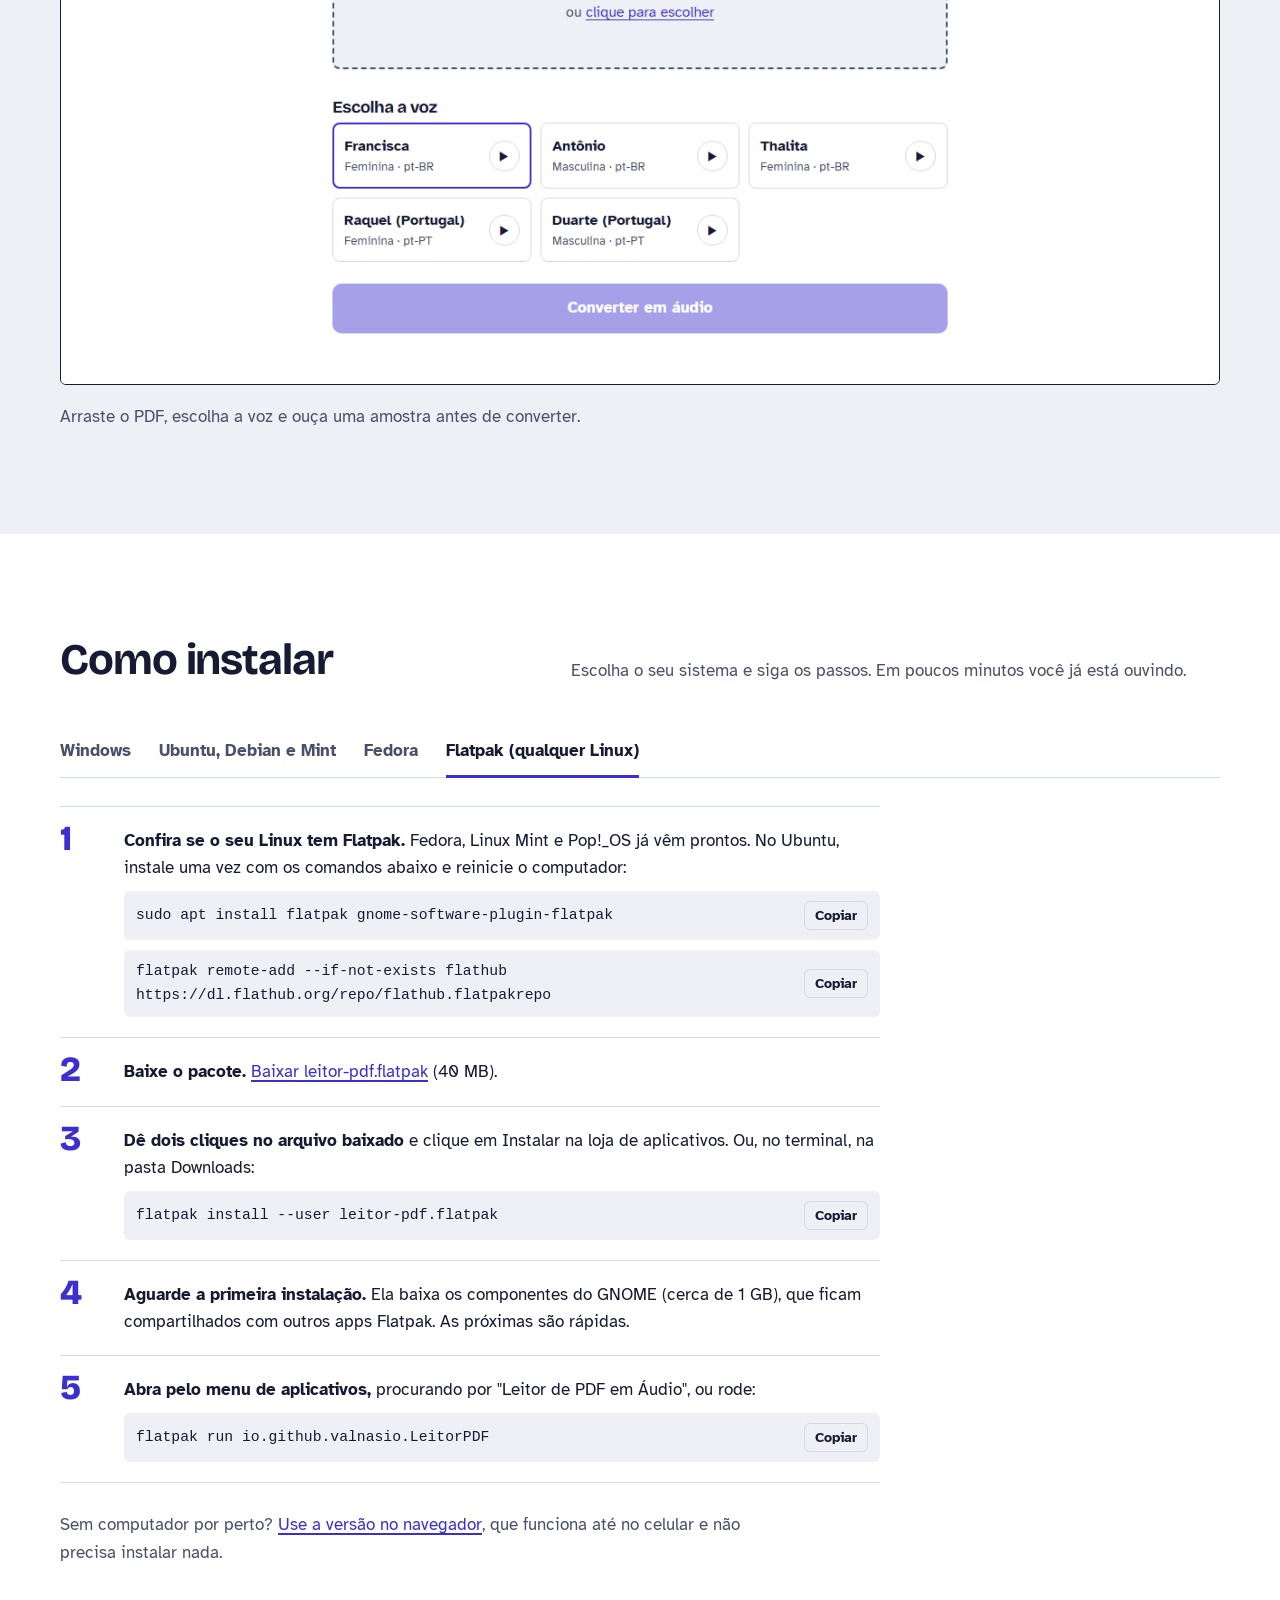
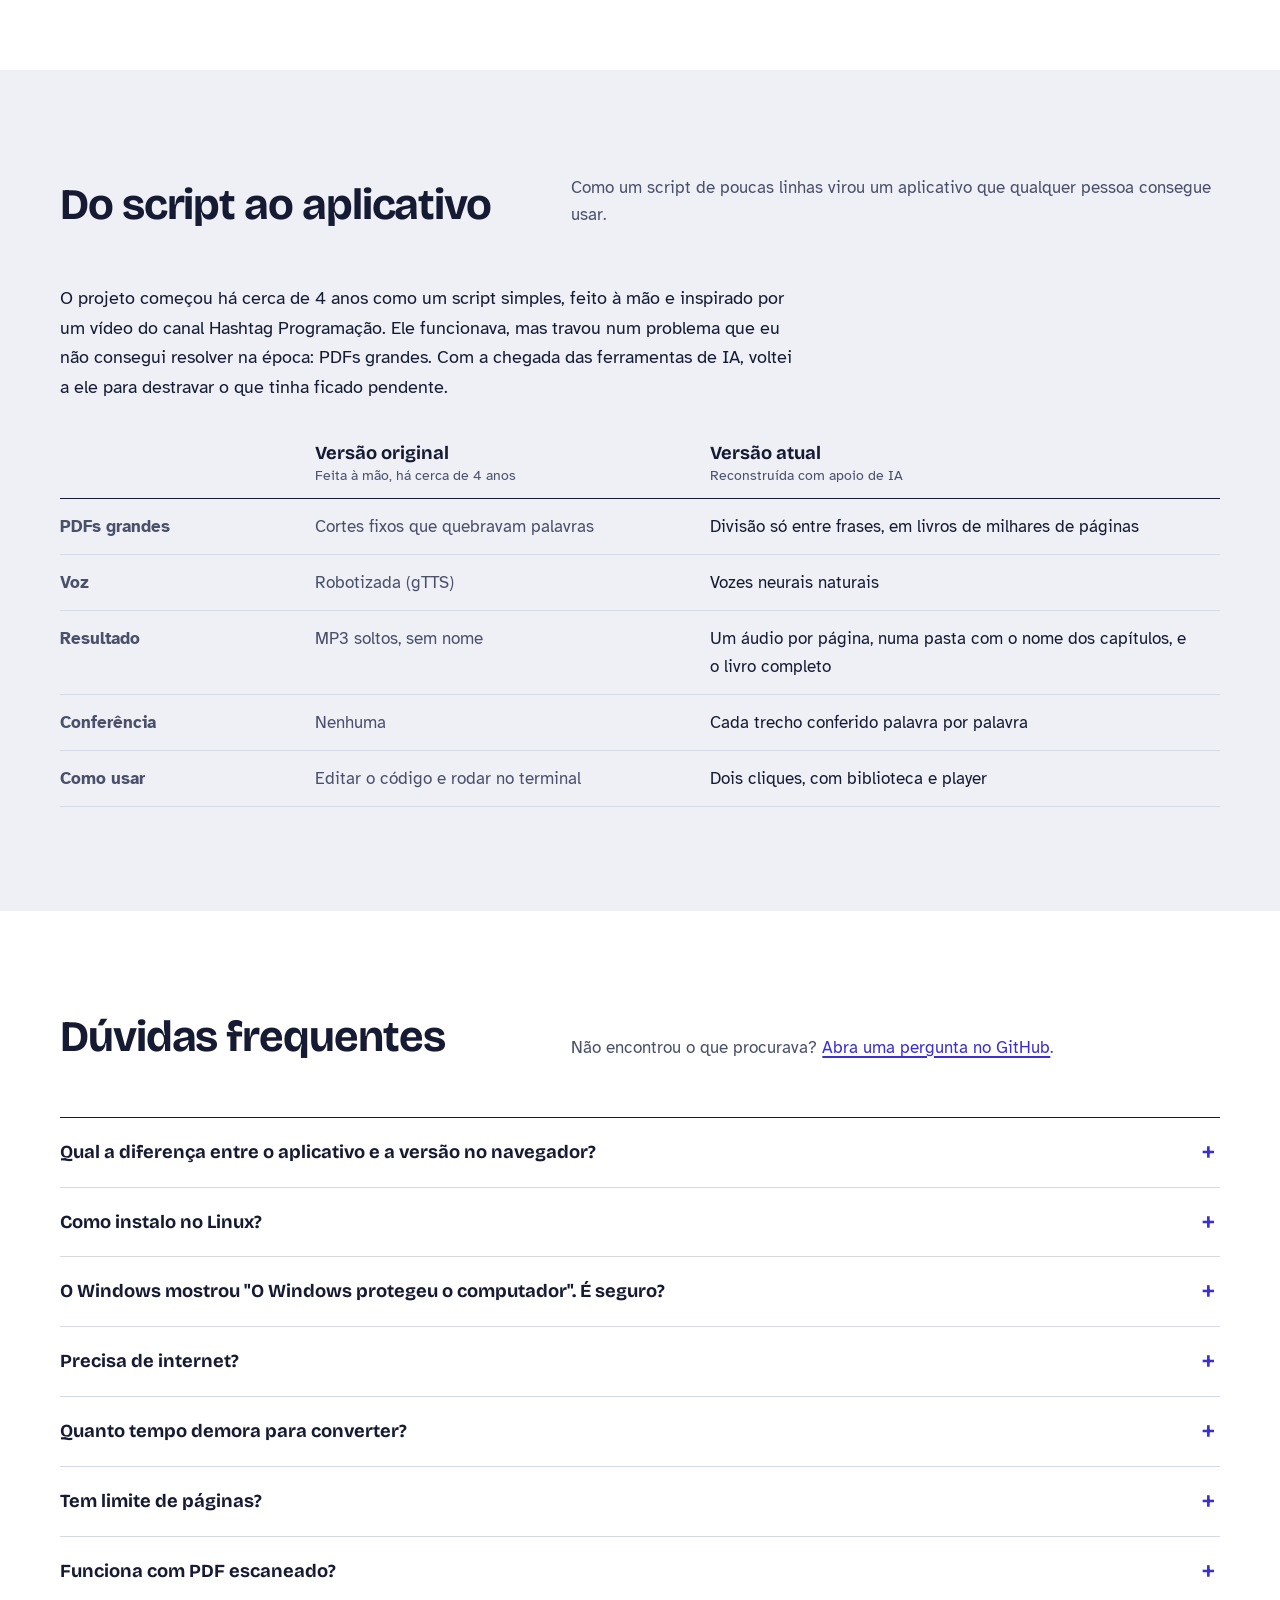
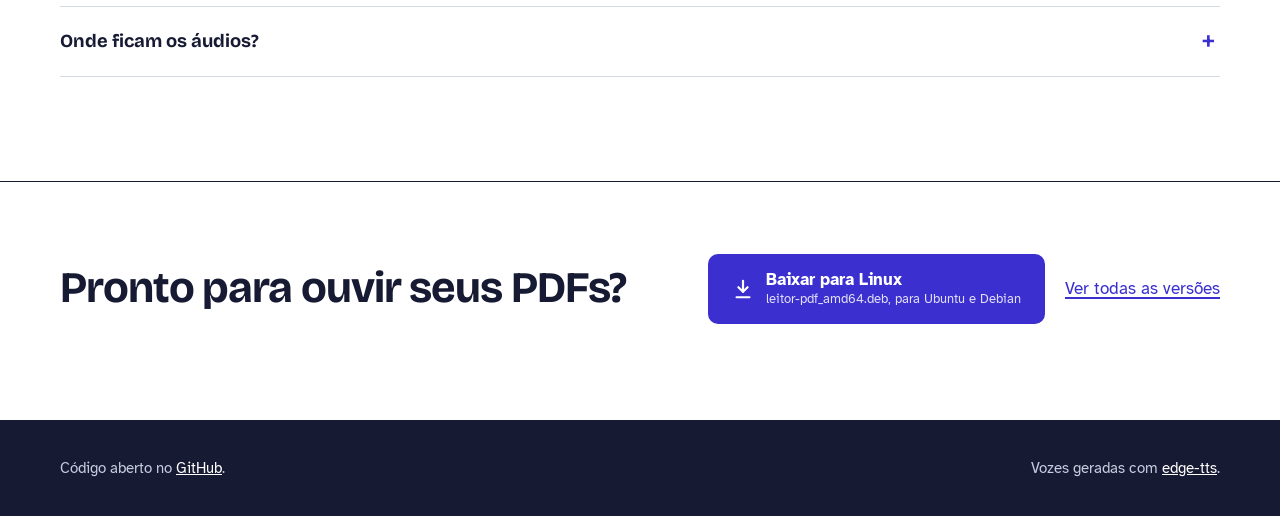
==== commit 228e85fd: "Versão web: vozes naturais grátis em qualquer navegador - Vozes neurais Faber, Cadu e Jeff (Piper) g" ====
--- a/docs/index.html
+++ b/docs/index.html
@@ -338,13 +338,13 @@
           <p class="version-req">Qualquer navegador atual, inclusive no celular</p>
           <ul>
             <li>Lê o PDF em voz alta na hora</li>
-            <li>Nada para baixar ou instalar</li>
+            <li>Vozes naturais grátis em qualquer navegador</li>
             <li>O PDF não sai do seu aparelho</li>
           </ul>
           <div class="version-actions">
             <a class="btn btn-quiet" href="app/">Abrir no navegador</a>
           </div>
-          <p class="note">Usa as vozes do navegador. No Microsoft Edge, são as mesmas vozes naturais. Não gera MP3.</p>
+          <p class="note">Vozes naturais Faber, Cadu e Jeff, geradas no seu aparelho (cada uma é baixada uma vez, 63 MB). No Edge, também as vozes da Microsoft. Não gera MP3.</p>
         </div>
       </div>
     </div>
@@ -481,7 +481,7 @@
         <p>Não encontrou o que procurava? <a class="link" href="https://github.com/valnasio/PDF-TO-AUDIO-CONVERTER/issues">Abra uma pergunta no GitHub</a>.</p>
       </div>
       <div class="faq">
-        <details><summary>Qual a diferença entre o aplicativo e a versão no navegador?</summary><p>O aplicativo para Windows e Linux gera um MP3 por página e o livro completo, com vozes neurais, para ouvir sem internet e levar para o celular. A versão no navegador lê o PDF em voz alta na hora, usando as vozes que o navegador oferece. No Microsoft Edge, essas vozes são as mesmas vozes naturais. Ela não gera MP3.</p></details>
+        <details><summary>Qual a diferença entre o aplicativo e a versão no navegador?</summary><p>O aplicativo para Windows e Linux gera um MP3 por página e o livro completo, com vozes neurais, para ouvir sem internet e levar para o celular. A versão no navegador lê o PDF em voz alta na hora, com vozes naturais grátis (Faber, Cadu e Jeff) que funcionam em qualquer navegador atual. Elas são geradas no seu próprio aparelho: cada voz é baixada uma única vez (63 MB) e o PDF nunca sai do seu computador ou celular. No Microsoft Edge, você também pode usar as vozes da Microsoft. Ela não gera MP3.</p></details>
         <details><summary>Como instalo no Linux?</summary><p>Use o <code>.deb</code> no Ubuntu, Debian, Mint e Pop!_OS, o <code>.rpm</code> no Fedora, e o <code>.flatpak</code> em qualquer outra distribuição. Em todos os casos é baixar e dar dois cliques. O passo a passo completo, com os comandos para o terminal, está em <a class="link" href="#instalar">Como instalar</a>.</p></details>
         <details><summary>O Windows mostrou "O Windows protegeu o computador". É seguro?</summary><p>Sim. Esse aviso aparece em programas que não têm assinatura digital paga. Clique em Mais informações e depois em Executar assim mesmo. O código-fonte completo está aberto no GitHub.</p></details>
         <details><summary>Precisa de internet?</summary><p>Só durante a conversão, porque as vozes neurais são geradas online. Depois de pronto, o áudio pode ser ouvido sem internet.</p></details>
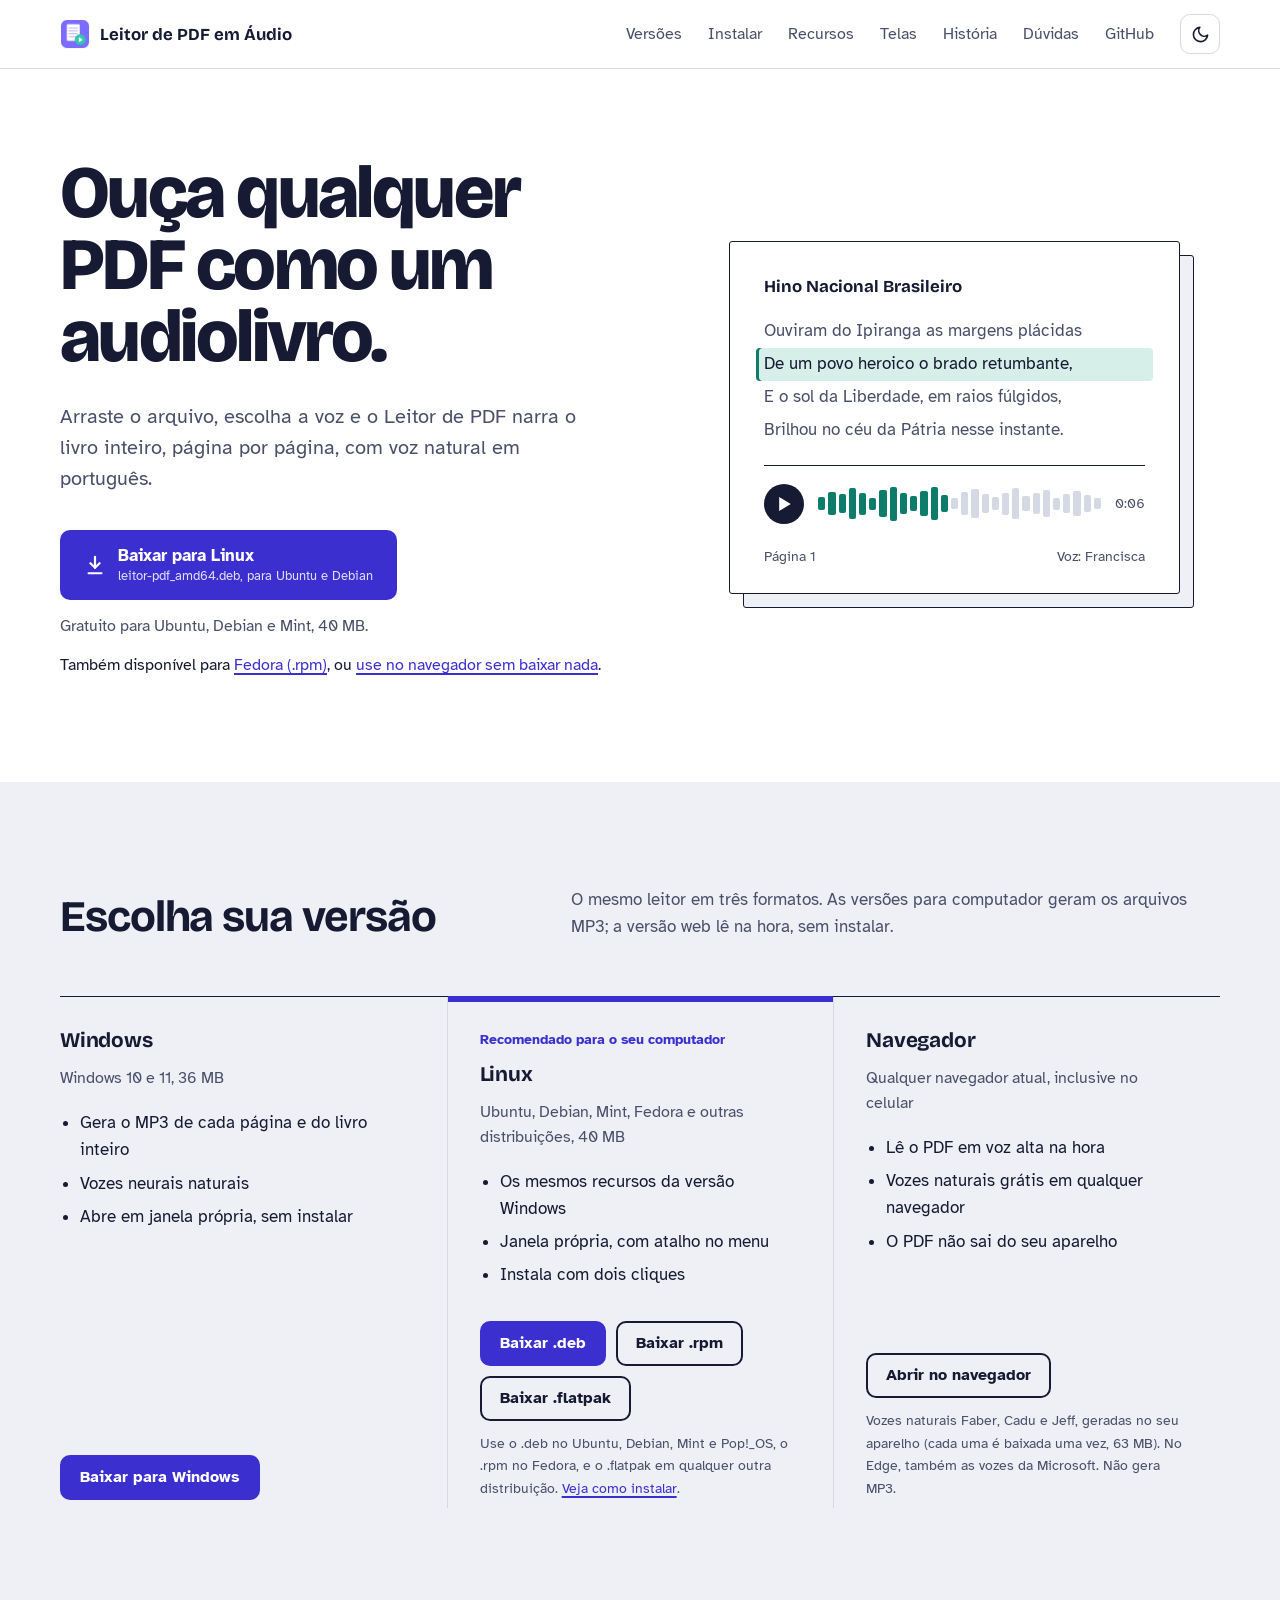
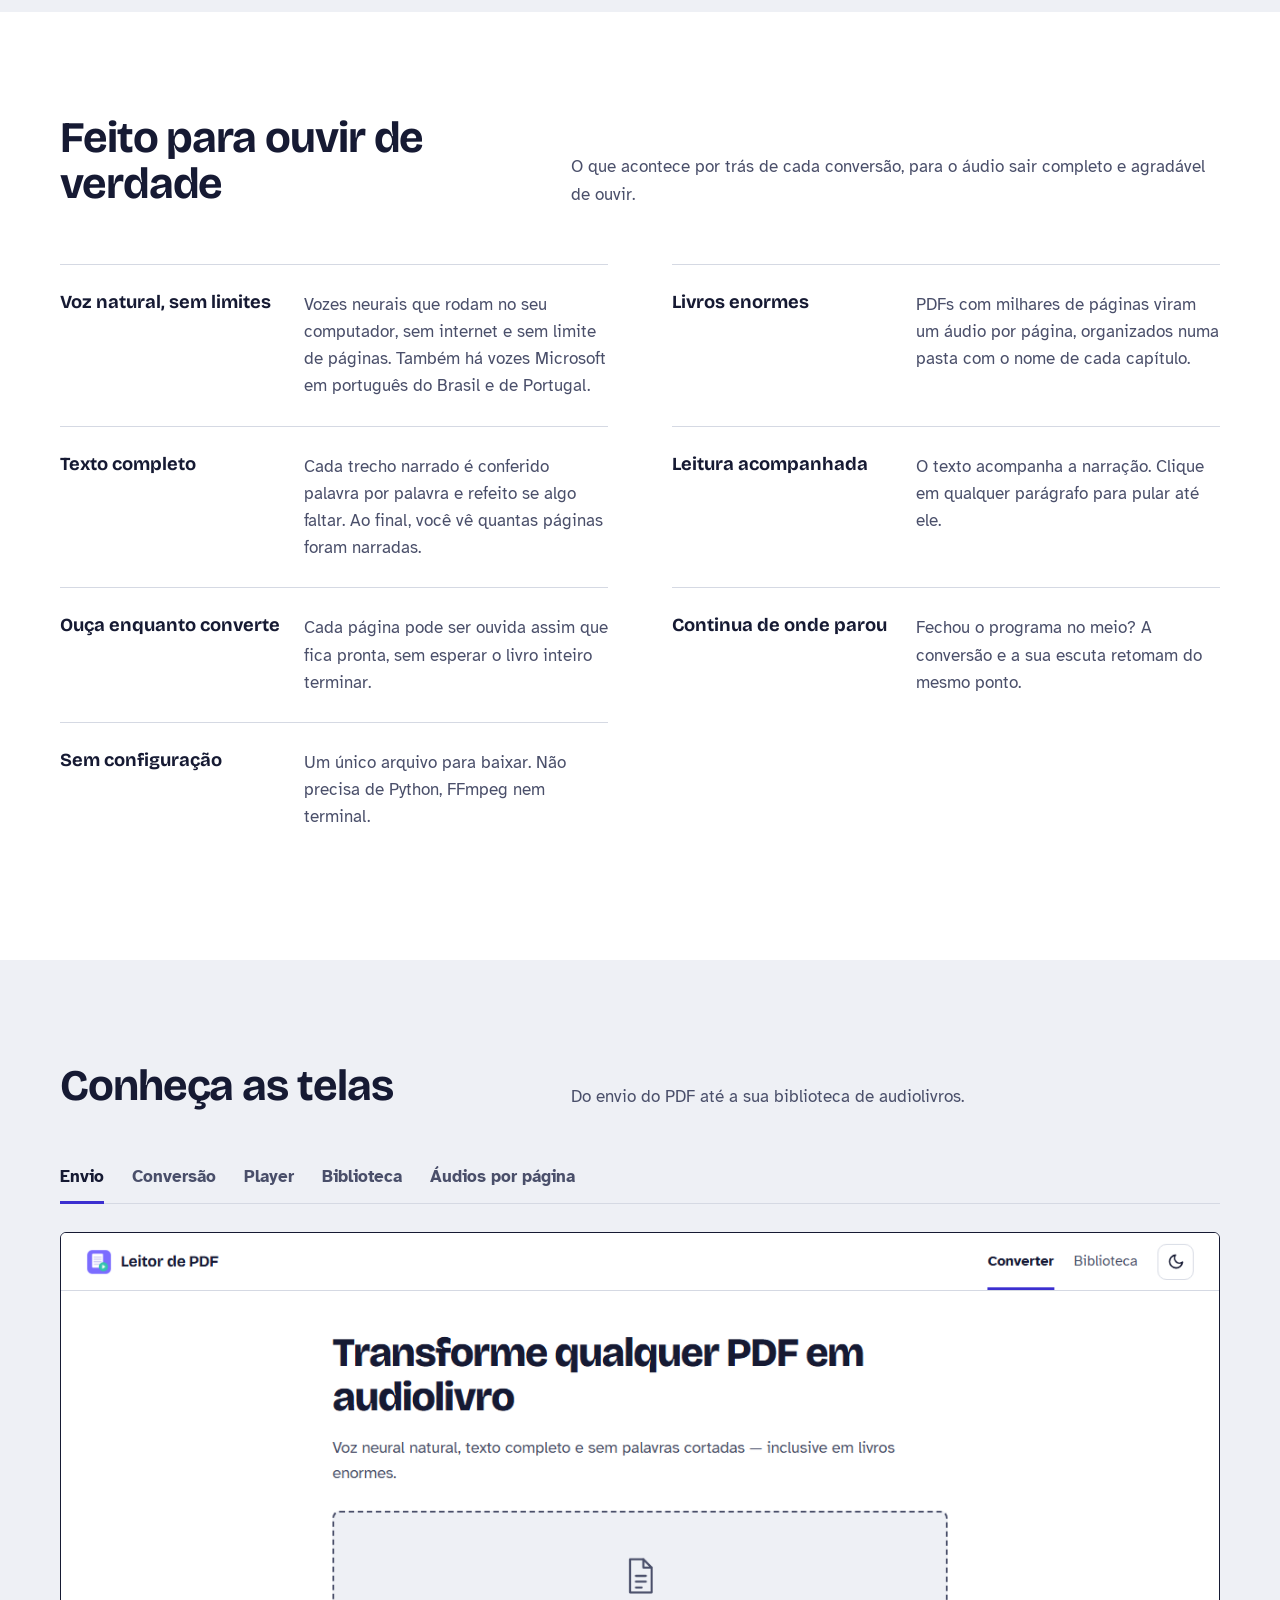
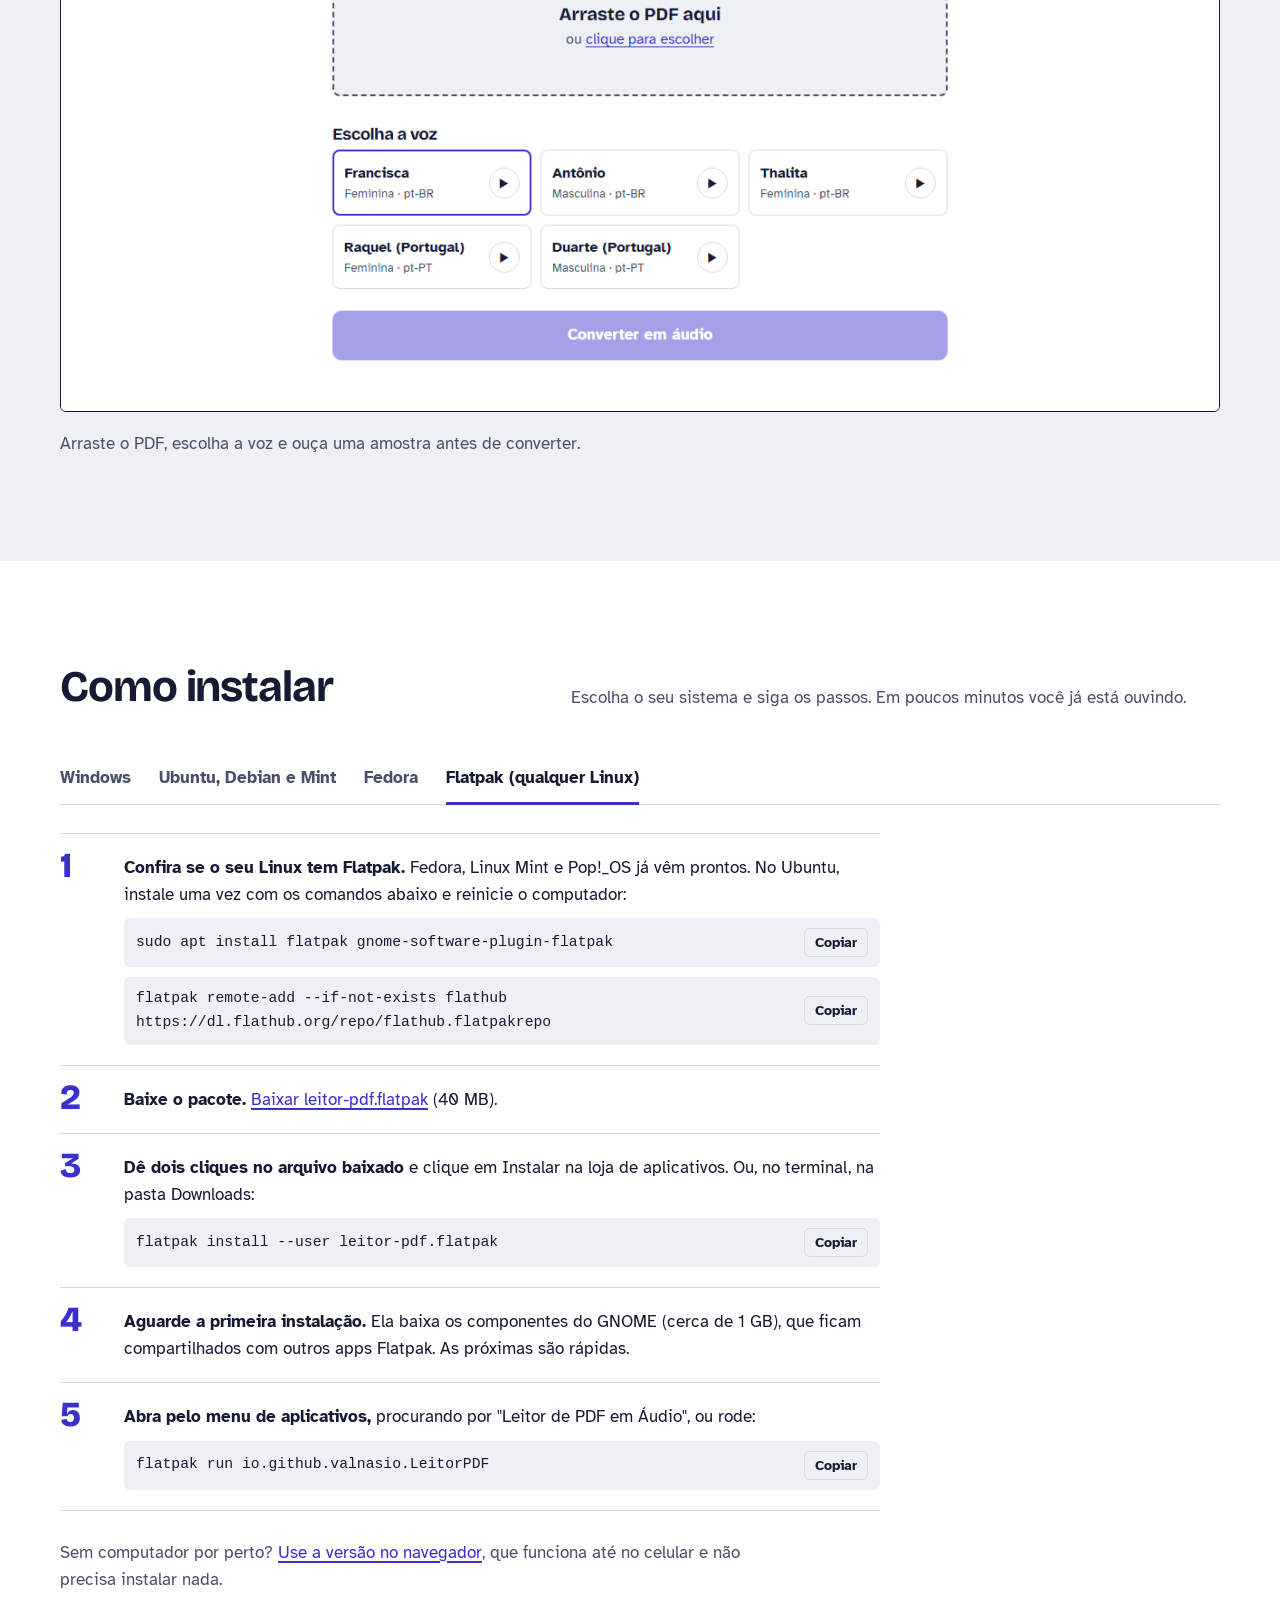
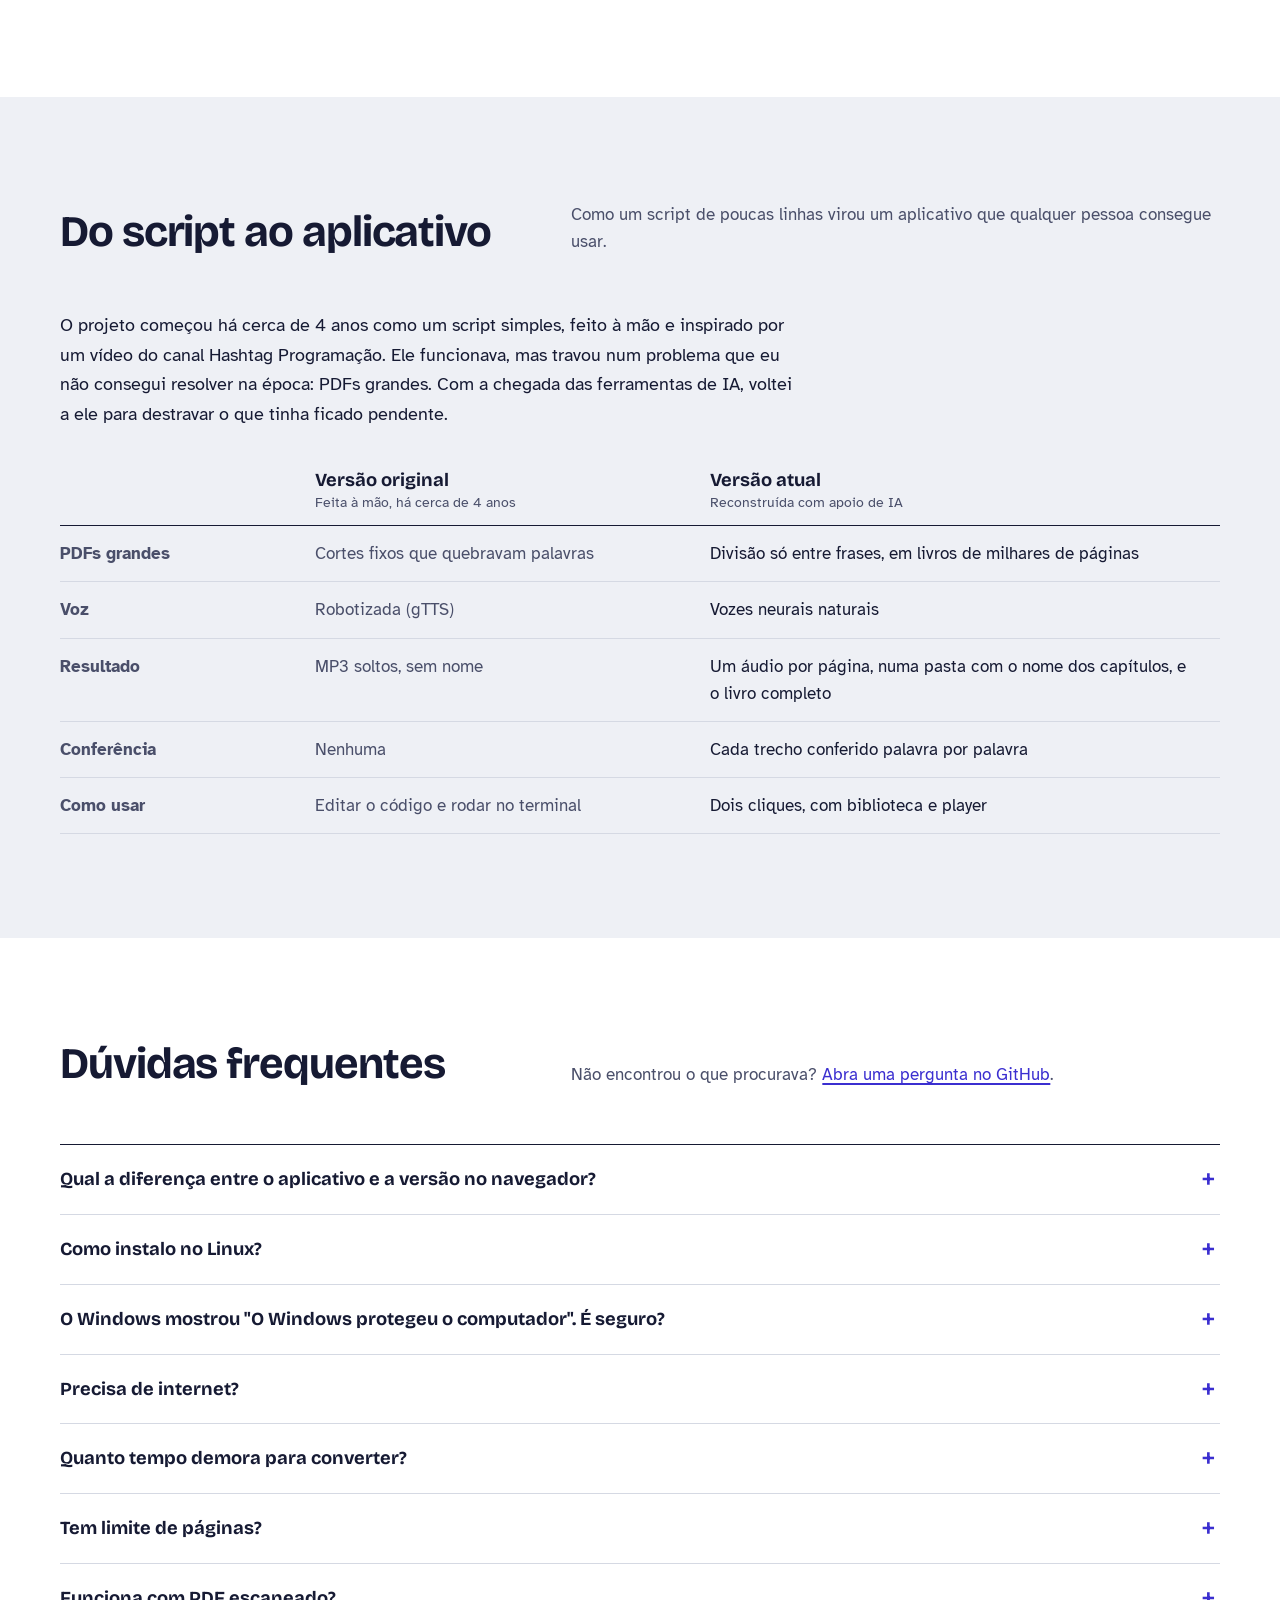
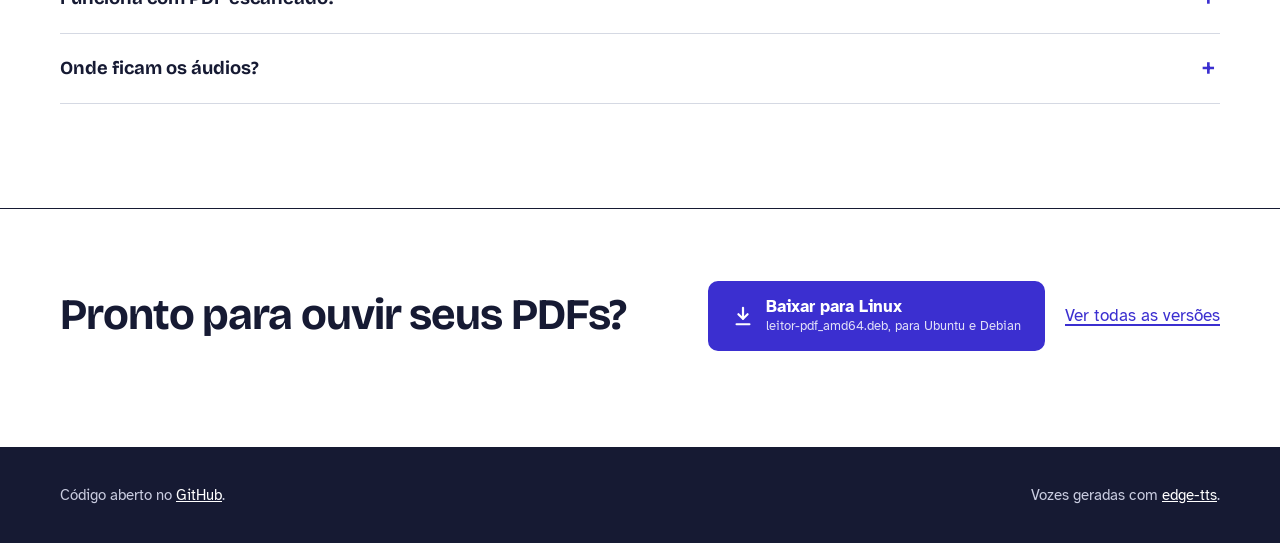
==== commit 9bbb3885: "Vozes no computador como padrão e conversão que nunca para em silêncio Vozes no computador (Piper: F" ====
--- a/docs/index.html
+++ b/docs/index.html
@@ -357,7 +357,7 @@
         <p>O que acontece por trás de cada conversão, para o áudio sair completo e agradável de ouvir.</p>
       </div>
       <dl class="features">
-        <div class="feature"><dt>Voz natural</dt><dd>Vozes neurais em português do Brasil e de Portugal, com a entonação de uma pessoa lendo.</dd></div>
+        <div class="feature"><dt>Voz natural, sem limites</dt><dd>Vozes neurais que rodam no seu computador, sem internet e sem limite de páginas. Também há vozes Microsoft em português do Brasil e de Portugal.</dd></div>
         <div class="feature"><dt>Livros enormes</dt><dd>PDFs com milhares de páginas viram um áudio por página, organizados numa pasta com o nome de cada capítulo.</dd></div>
         <div class="feature"><dt>Texto completo</dt><dd>Cada trecho narrado é conferido palavra por palavra e refeito se algo faltar. Ao final, você vê quantas páginas foram narradas.</dd></div>
         <div class="feature"><dt>Leitura acompanhada</dt><dd>O texto acompanha a narração. Clique em qualquer parágrafo para pular até ele.</dd></div>
@@ -484,9 +484,9 @@
         <details><summary>Qual a diferença entre o aplicativo e a versão no navegador?</summary><p>O aplicativo para Windows e Linux gera um MP3 por página e o livro completo, com vozes neurais, para ouvir sem internet e levar para o celular. A versão no navegador lê o PDF em voz alta na hora, com vozes naturais grátis (Faber, Cadu e Jeff) que funcionam em qualquer navegador atual. Elas são geradas no seu próprio aparelho: cada voz é baixada uma única vez (63 MB) e o PDF nunca sai do seu computador ou celular. No Microsoft Edge, você também pode usar as vozes da Microsoft. Ela não gera MP3.</p></details>
         <details><summary>Como instalo no Linux?</summary><p>Use o <code>.deb</code> no Ubuntu, Debian, Mint e Pop!_OS, o <code>.rpm</code> no Fedora, e o <code>.flatpak</code> em qualquer outra distribuição. Em todos os casos é baixar e dar dois cliques. O passo a passo completo, com os comandos para o terminal, está em <a class="link" href="#instalar">Como instalar</a>.</p></details>
         <details><summary>O Windows mostrou "O Windows protegeu o computador". É seguro?</summary><p>Sim. Esse aviso aparece em programas que não têm assinatura digital paga. Clique em Mais informações e depois em Executar assim mesmo. O código-fonte completo está aberto no GitHub.</p></details>
-        <details><summary>Precisa de internet?</summary><p>Só durante a conversão, porque as vozes neurais são geradas online. Depois de pronto, o áudio pode ser ouvido sem internet.</p></details>
+        <details><summary>Precisa de internet?</summary><p>Com as vozes do computador (Faber, Cadu e Jeff, o padrão), só para baixar cada voz na primeira vez (63 MB); depois disso, nem para converter. Com as vozes Microsoft, é preciso internet durante a conversão. Ouvir o áudio pronto nunca precisa de internet.</p></details>
         <details><summary>Quanto tempo demora para converter?</summary><p>Cerca de 1 minuto para cada 15 a 20 minutos de áudio. Um livro de 70 páginas fica pronto em poucos minutos. Você não precisa esperar: cada página pode ser ouvida assim que fica pronta.</p></details>
-        <details><summary>Tem limite de páginas?</summary><p>Não. O programa foi feito para PDFs grandes: testamos documentos com mais de 2.000 páginas. Cada trecho é conferido, e se o serviço de voz falhar, a conversão pausa e continua de onde parou.</p></details>
+        <details><summary>Tem limite de páginas?</summary><p>Não. O programa foi feito para PDFs grandes, e as vozes do computador não têm limite de uso: um livro de 40 horas de áudio fica pronto em cerca de 3 horas. Com as vozes Microsoft, o serviço pode limitar livros muito grandes; nesse caso o programa avisa, e você pode continuar depois ou refazer com uma voz do computador.</p></details>
         <details><summary>Funciona com PDF escaneado?</summary><p>Ainda não. O PDF precisa ter texto selecionável. Páginas que são só imagem aparecem no relatório da conversão como "sem texto".</p></details>
         <details><summary>Onde ficam os áudios?</summary><p>Na sua pasta de música, numa pasta chamada PDFAudioConvert, com uma subpasta para cada livro. No Windows: <code>Músicas\PDFAudioConvert</code>. No Linux, inclusive no Flatpak: <code>~/Música/PDFAudioConvert</code>. Pelo aplicativo, o botão Abrir pasta leva direto à pasta de cada livro. Na versão no navegador, os PDFs ficam guardados no próprio navegador.</p></details>
       </div>
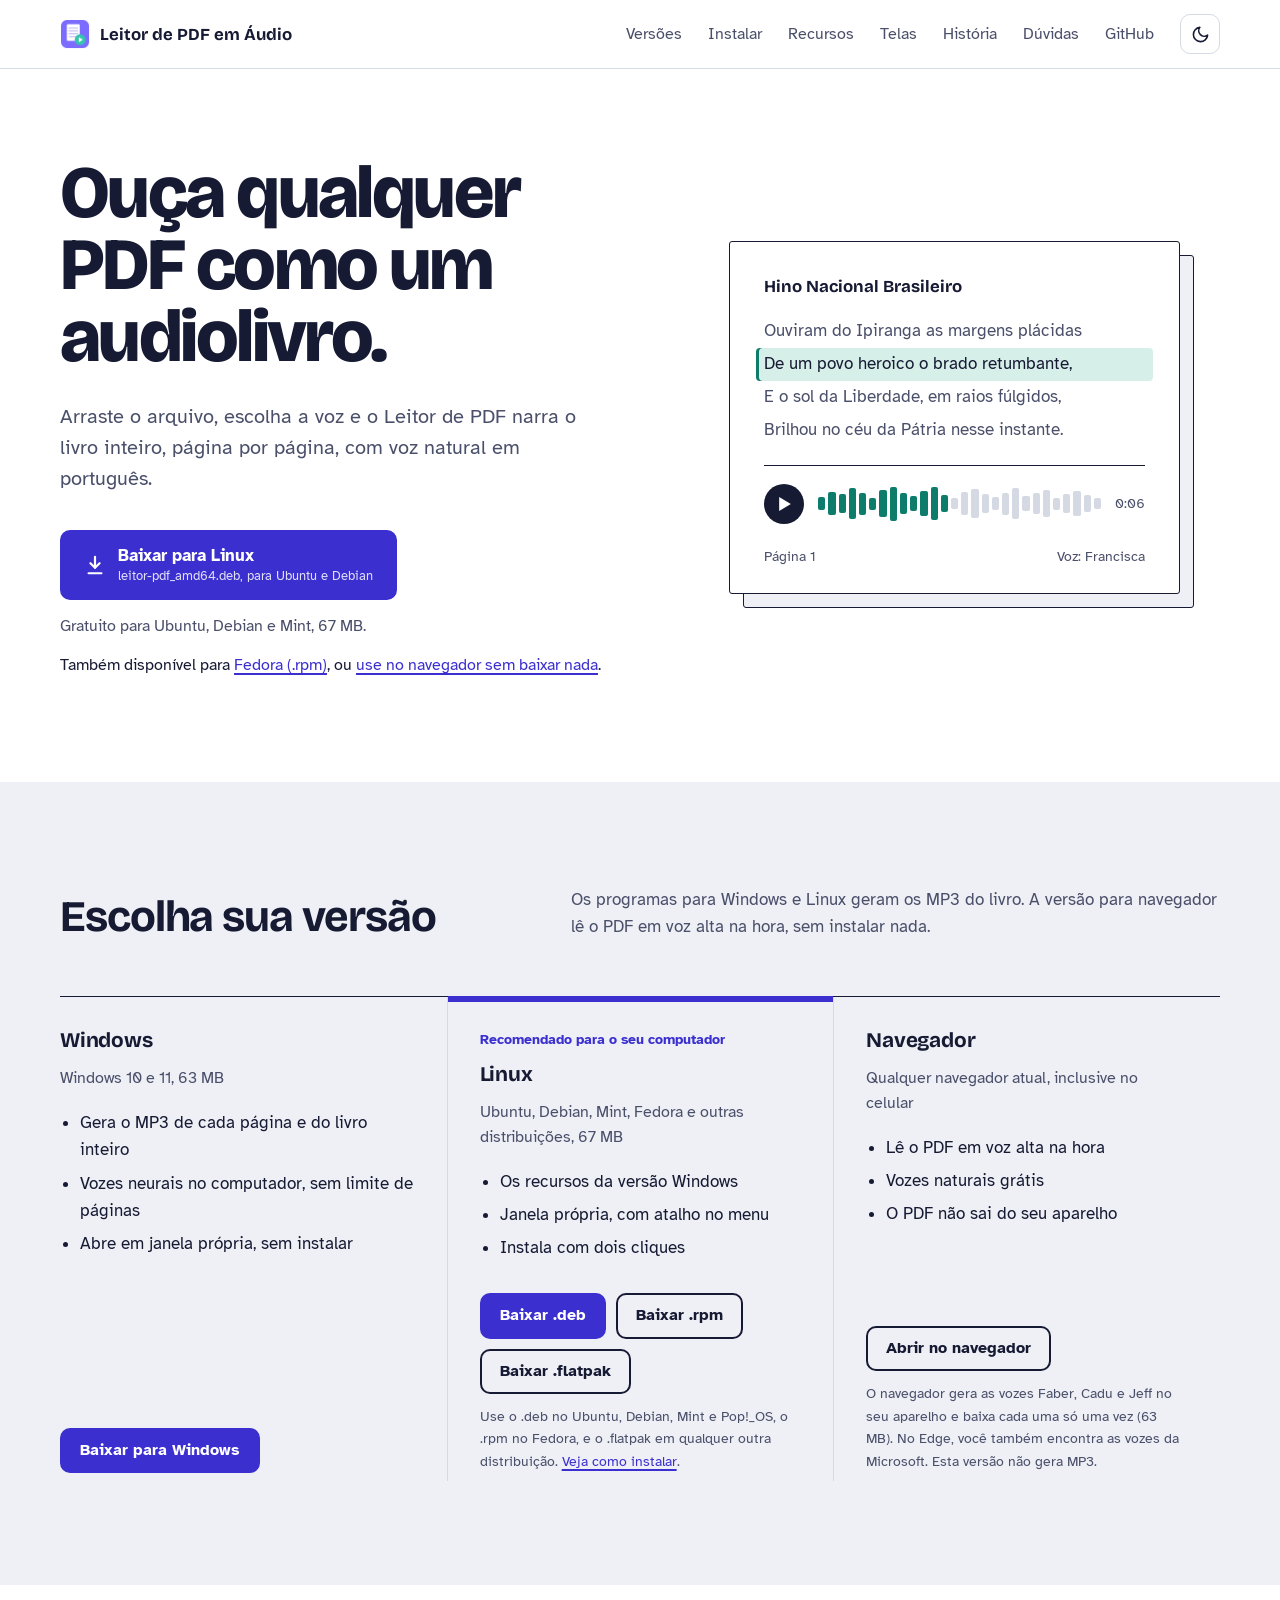
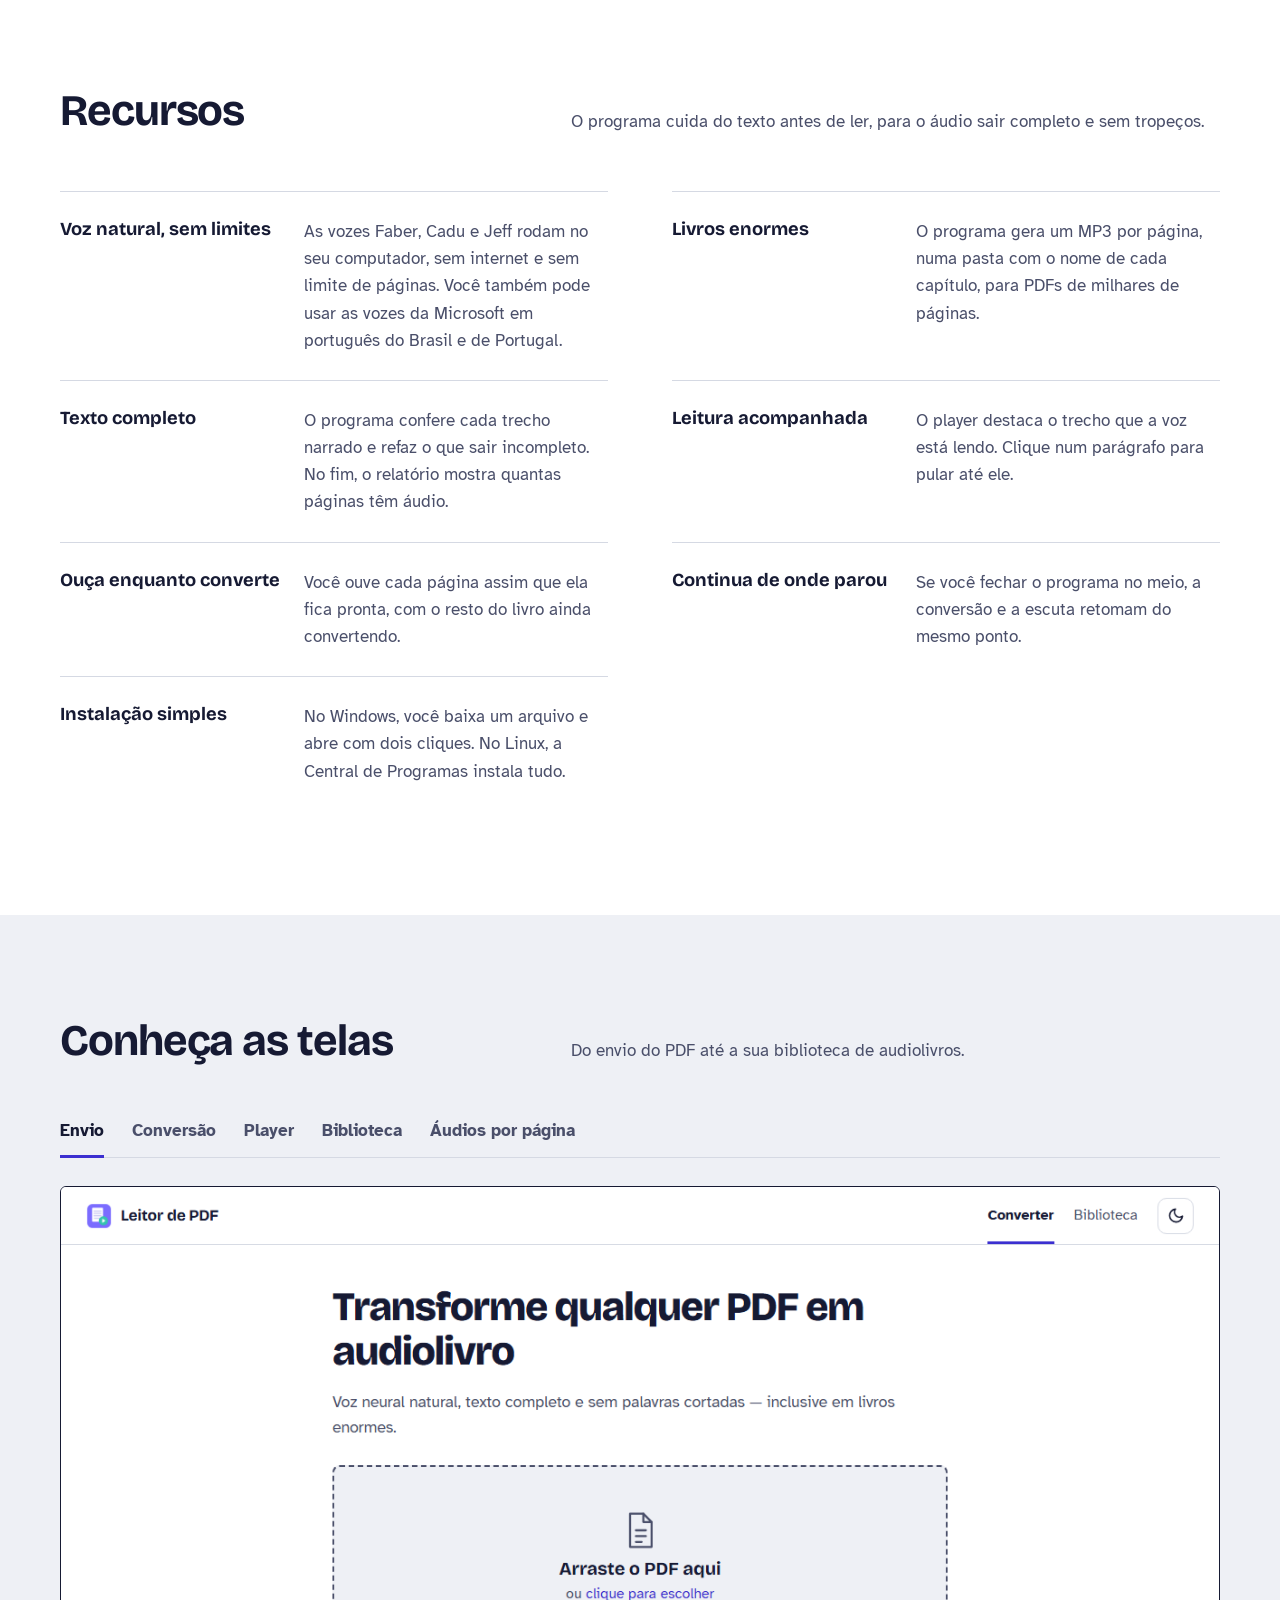
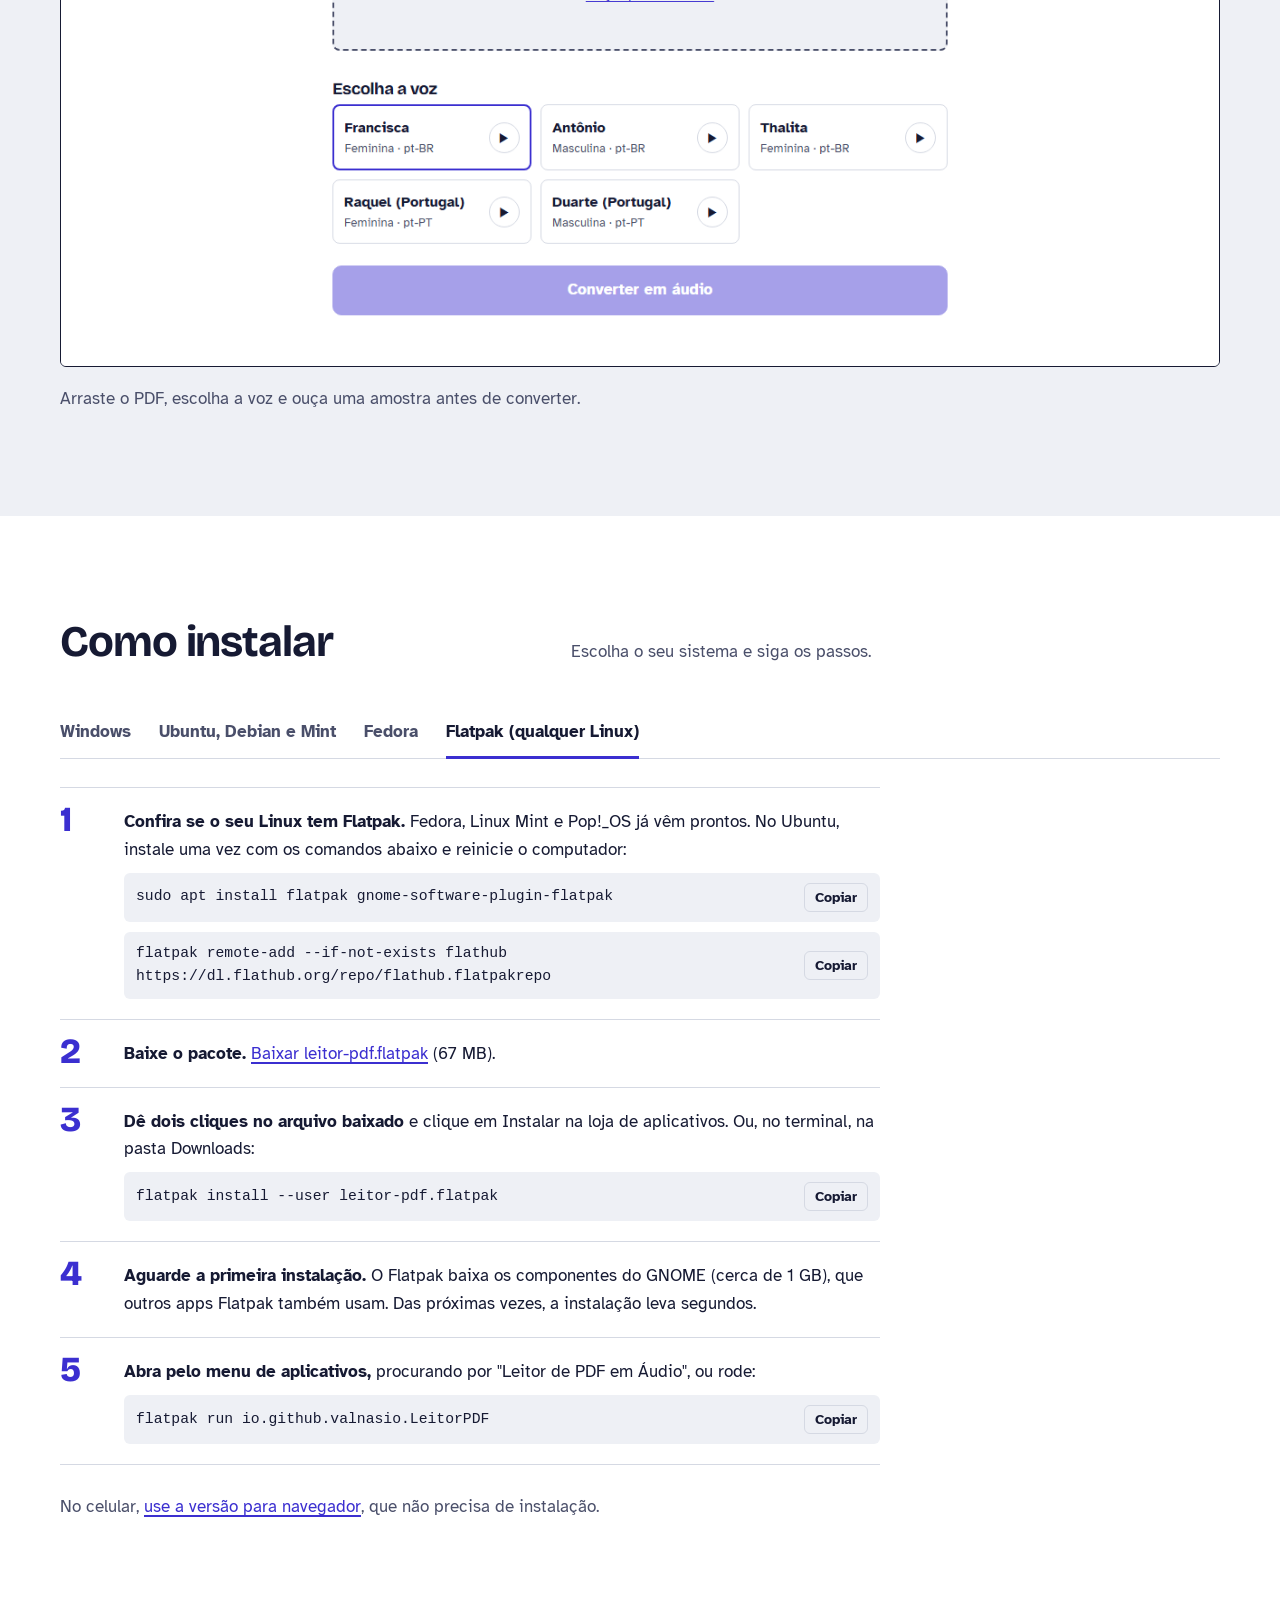
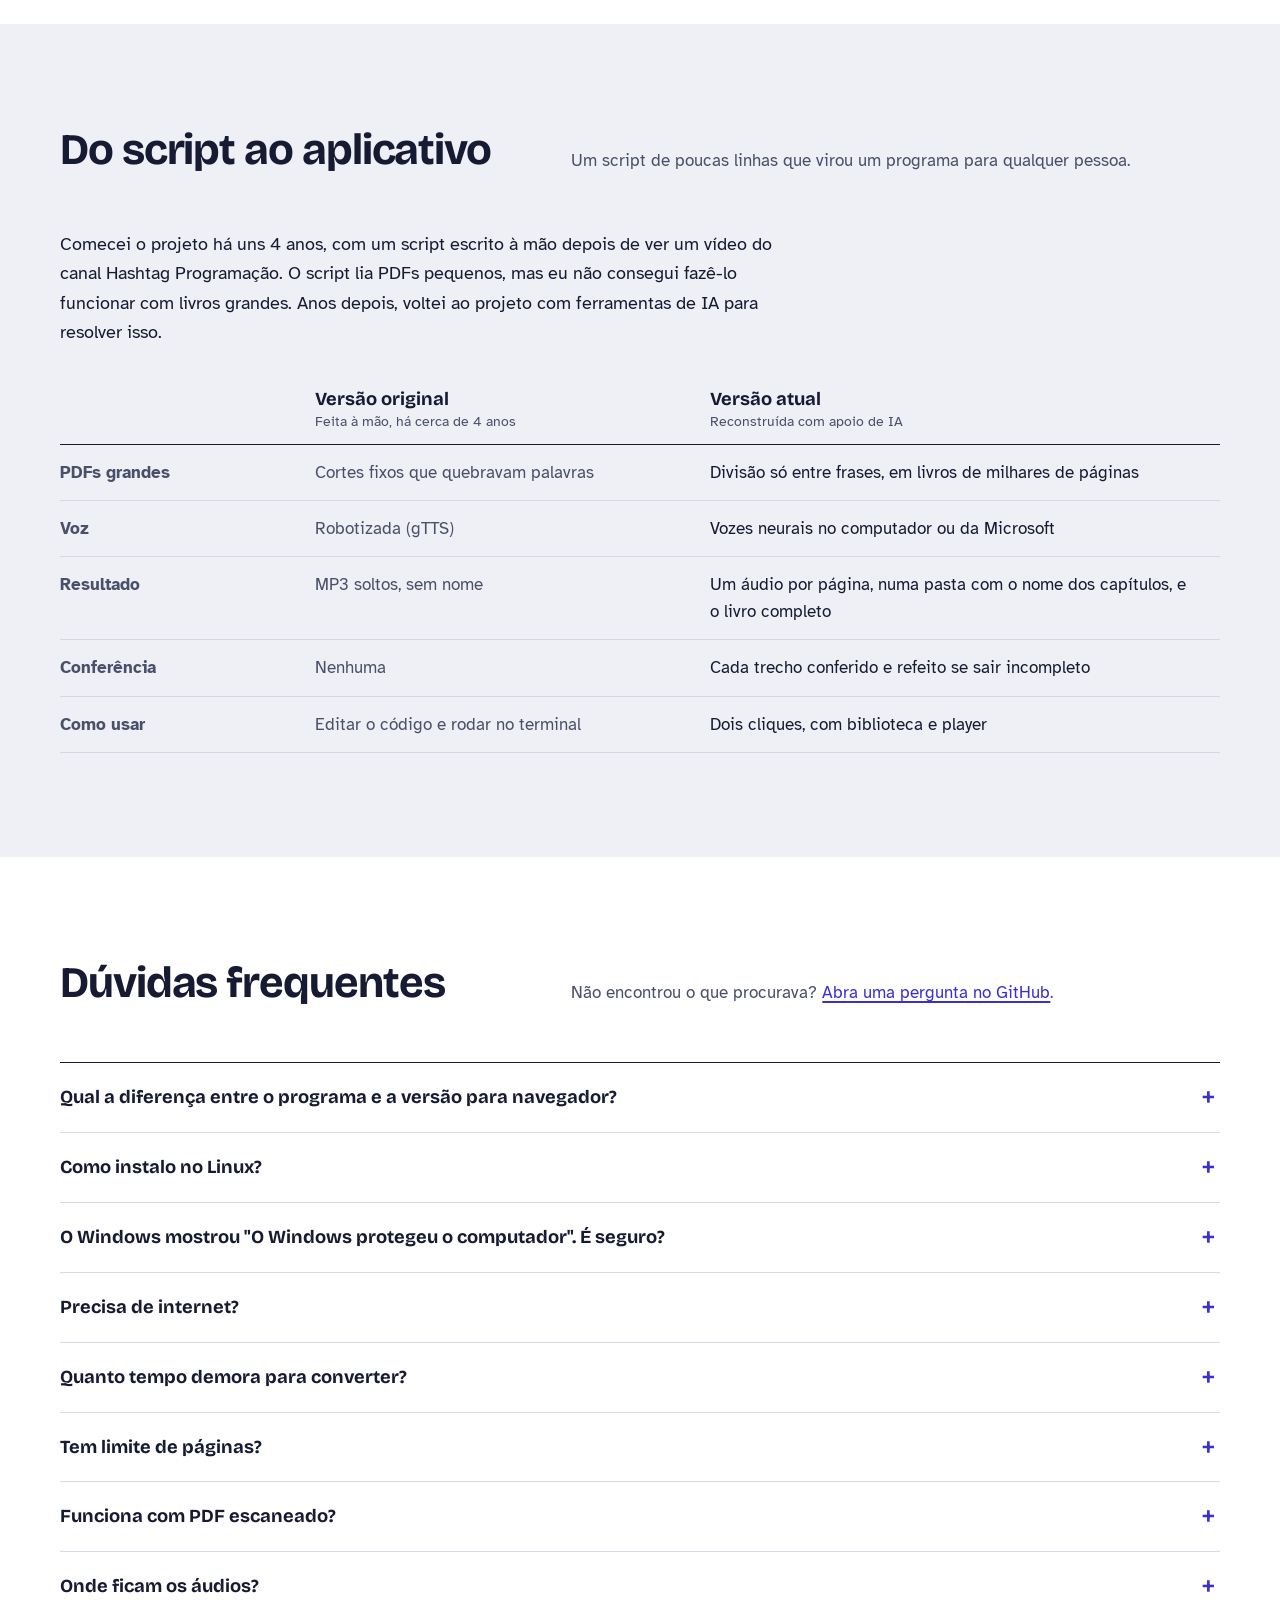
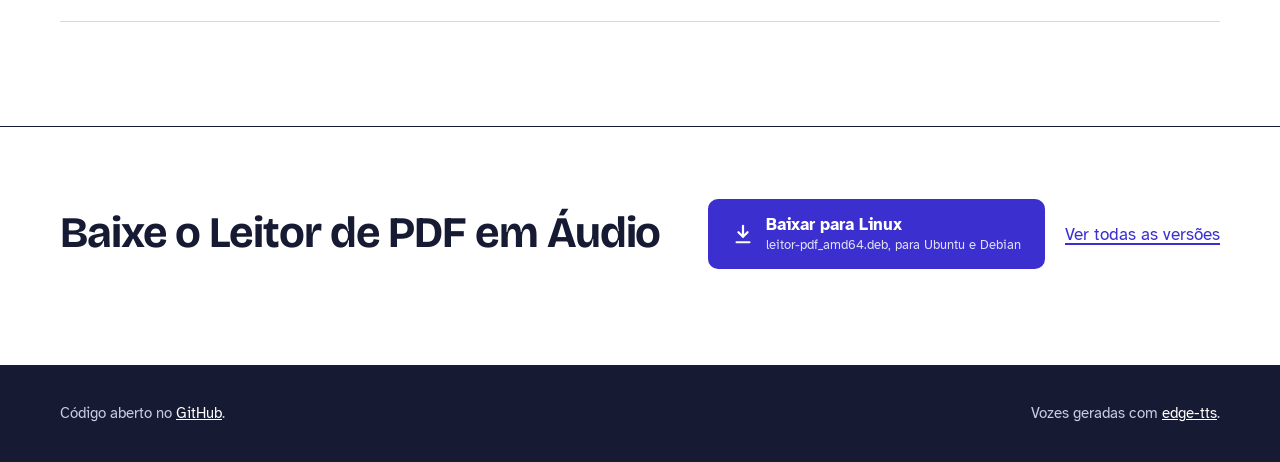
==== commit a75c0061: "Revisa os textos do site, README e telas; remove arquivos desnecessários - README reescrito: informa" ====
--- a/docs/index.html
+++ b/docs/index.html
@@ -271,7 +271,7 @@
             <svg viewBox="0 0 24 24" fill="none" stroke="currentColor" stroke-width="2.4" stroke-linecap="round" stroke-linejoin="round" aria-hidden="true"><path d="M12 3v12"/><path d="m7 10 5 5 5-5"/><path d="M5 21h14"/></svg>
             <span><span class="js-primary-label">Baixar para Windows</span><small class="js-primary-sub">LeitorPDF.exe</small></span>
           </a>
-          <p class="hero-meta">Gratuito para <span class="js-primary-req">Windows 10 e 11</span>, <span class="js-primary-size">36 MB</span>.</p>
+          <p class="hero-meta">Gratuito para <span class="js-primary-req">Windows 10 e 11</span>, <span class="js-primary-size">63 MB</span>.</p>
           <p class="hero-alt">Também disponível para <a class="link js-alt-os" href="#versoes">Linux</a><span class="js-alt-web">, ou <a class="link" href="app/">use no navegador sem baixar nada</a></span>.</p>
         </div>
       </div>
@@ -300,16 +300,16 @@
     <div class="wrap">
       <div class="section-head">
         <h2>Escolha sua versão</h2>
-        <p>O mesmo leitor em três formatos. As versões para computador geram os arquivos MP3; a versão web lê na hora, sem instalar.</p>
+        <p>Os programas para Windows e Linux geram os MP3 do livro. A versão para navegador lê o PDF em voz alta na hora, sem instalar nada.</p>
       </div>
       <div class="versions">
         <div class="version" data-os="windows">
           <span class="badge">Recomendado para o seu computador</span>
           <h3>Windows</h3>
-          <p class="version-req">Windows 10 e 11, <span class="js-size-win">36 MB</span></p>
+          <p class="version-req">Windows 10 e 11, <span class="js-size-win">63 MB</span></p>
           <ul>
             <li>Gera o MP3 de cada página e do livro inteiro</li>
-            <li>Vozes neurais naturais</li>
+            <li>Vozes neurais no computador, sem limite de páginas</li>
             <li>Abre em janela própria, sem instalar</li>
           </ul>
           <div class="version-actions">
@@ -319,9 +319,9 @@
         <div class="version" data-os="linux">
           <span class="badge">Recomendado para o seu computador</span>
           <h3>Linux</h3>
-          <p class="version-req">Ubuntu, Debian, Mint, Fedora e outras distribuições, <span class="js-size-linux">40 MB</span></p>
+          <p class="version-req">Ubuntu, Debian, Mint, Fedora e outras distribuições, <span class="js-size-linux">67 MB</span></p>
           <ul>
-            <li>Os mesmos recursos da versão Windows</li>
+            <li>Os recursos da versão Windows</li>
             <li>Janela própria, com atalho no menu</li>
             <li>Instala com dois cliques</li>
           </ul>
@@ -338,13 +338,13 @@
           <p class="version-req">Qualquer navegador atual, inclusive no celular</p>
           <ul>
             <li>Lê o PDF em voz alta na hora</li>
-            <li>Vozes naturais grátis em qualquer navegador</li>
+            <li>Vozes naturais grátis</li>
             <li>O PDF não sai do seu aparelho</li>
           </ul>
           <div class="version-actions">
             <a class="btn btn-quiet" href="app/">Abrir no navegador</a>
           </div>
-          <p class="note">Vozes naturais Faber, Cadu e Jeff, geradas no seu aparelho (cada uma é baixada uma vez, 63 MB). No Edge, também as vozes da Microsoft. Não gera MP3.</p>
+          <p class="note">O navegador gera as vozes Faber, Cadu e Jeff no seu aparelho e baixa cada uma só uma vez (63 MB). No Edge, você também encontra as vozes da Microsoft. Esta versão não gera MP3.</p>
         </div>
       </div>
     </div>
@@ -353,17 +353,17 @@
   <section class="section" id="recursos">
     <div class="wrap">
       <div class="section-head">
-        <h2>Feito para ouvir de verdade</h2>
-        <p>O que acontece por trás de cada conversão, para o áudio sair completo e agradável de ouvir.</p>
+        <h2>Recursos</h2>
+        <p>O programa cuida do texto antes de ler, para o áudio sair completo e sem tropeços.</p>
       </div>
       <dl class="features">
-        <div class="feature"><dt>Voz natural, sem limites</dt><dd>Vozes neurais que rodam no seu computador, sem internet e sem limite de páginas. Também há vozes Microsoft em português do Brasil e de Portugal.</dd></div>
-        <div class="feature"><dt>Livros enormes</dt><dd>PDFs com milhares de páginas viram um áudio por página, organizados numa pasta com o nome de cada capítulo.</dd></div>
-        <div class="feature"><dt>Texto completo</dt><dd>Cada trecho narrado é conferido palavra por palavra e refeito se algo faltar. Ao final, você vê quantas páginas foram narradas.</dd></div>
-        <div class="feature"><dt>Leitura acompanhada</dt><dd>O texto acompanha a narração. Clique em qualquer parágrafo para pular até ele.</dd></div>
-        <div class="feature"><dt>Ouça enquanto converte</dt><dd>Cada página pode ser ouvida assim que fica pronta, sem esperar o livro inteiro terminar.</dd></div>
-        <div class="feature"><dt>Continua de onde parou</dt><dd>Fechou o programa no meio? A conversão e a sua escuta retomam do mesmo ponto.</dd></div>
-        <div class="feature"><dt>Sem configuração</dt><dd>Um único arquivo para baixar. Não precisa de Python, FFmpeg nem terminal.</dd></div>
+        <div class="feature"><dt>Voz natural, sem limites</dt><dd>As vozes Faber, Cadu e Jeff rodam no seu computador, sem internet e sem limite de páginas. Você também pode usar as vozes da Microsoft em português do Brasil e de Portugal.</dd></div>
+        <div class="feature"><dt>Livros enormes</dt><dd>O programa gera um MP3 por página, numa pasta com o nome de cada capítulo, para PDFs de milhares de páginas.</dd></div>
+        <div class="feature"><dt>Texto completo</dt><dd>O programa confere cada trecho narrado e refaz o que sair incompleto. No fim, o relatório mostra quantas páginas têm áudio.</dd></div>
+        <div class="feature"><dt>Leitura acompanhada</dt><dd>O player destaca o trecho que a voz está lendo. Clique num parágrafo para pular até ele.</dd></div>
+        <div class="feature"><dt>Ouça enquanto converte</dt><dd>Você ouve cada página assim que ela fica pronta, com o resto do livro ainda convertendo.</dd></div>
+        <div class="feature"><dt>Continua de onde parou</dt><dd>Se você fechar o programa no meio, a conversão e a escuta retomam do mesmo ponto.</dd></div>
+        <div class="feature"><dt>Instalação simples</dt><dd>No Windows, você baixa um arquivo e abre com dois cliques. No Linux, a Central de Programas instala tudo.</dd></div>
       </dl>
     </div>
   </section>
@@ -383,9 +383,9 @@
       </div>
       <div class="shots">
         <img class="active" src="img/envio.png" alt="Tela de envio do PDF" data-caption="Arraste o PDF, escolha a voz e ouça uma amostra antes de converter." />
-        <img src="img/conversao.png" alt="Tela de conversão" data-caption="Acompanhe cada etapa da conversão, com o percentual e o tempo restante." />
-        <img src="img/player.png" alt="Player com leitura acompanhada" data-caption="Ajuste a velocidade, vá direto a uma página e acompanhe o texto enquanto ouve." />
-        <img src="img/biblioteca.png" alt="Biblioteca de arquivos" data-caption="Todos os seus livros num só lugar: ouça o áudio, abra os áudios por página ou leia o PDF." />
+        <img src="img/conversao.png" alt="Tela de conversão" data-caption="A tela mostra a etapa, o percentual e o tempo restante. Você pode ouvir as páginas prontas ou cancelar." />
+        <img src="img/player.png" alt="Player com leitura acompanhada" data-caption="Ajuste a velocidade, vá para uma página e acompanhe o texto enquanto ouve." />
+        <img src="img/biblioteca.png" alt="Biblioteca de arquivos" data-caption="A biblioteca guarda seus livros. De cada um, você abre o player, os áudios por página ou o PDF." />
         <img src="img/arquivos.png" alt="Pasta com um áudio por página" data-caption="Cada página vira um MP3 com o nome do capítulo. Ouça, baixe uma página ou a pasta inteira em .zip." />
         <p id="caption" aria-live="polite">Arraste o PDF, escolha a voz e ouça uma amostra antes de converter.</p>
       </div>
@@ -396,7 +396,7 @@
     <div class="wrap">
       <div class="section-head">
         <h2>Como instalar</h2>
-        <p>Escolha o seu sistema e siga os passos. Em poucos minutos você já está ouvindo.</p>
+        <p>Escolha o seu sistema e siga os passos.</p>
       </div>
       <div class="tabs install-tabs" role="tablist" aria-label="Sistema operacional">
         <button role="tab" aria-selected="true" data-os-tab="windows">Windows</button>
@@ -407,27 +407,27 @@
 
       <div class="install" data-os-panel="windows">
         <ol class="install-steps">
-          <li><strong>Baixe o programa.</strong> <a class="link" href="https://github.com/valnasio/PDF-TO-AUDIO-CONVERTER/releases/latest/download/LeitorPDF.exe">Baixar LeitorPDF.exe</a> (36 MB).</li>
-          <li><strong>Dê dois cliques no arquivo baixado.</strong> Não precisa instalar: o programa abre direto, numa janela própria.</li>
+          <li><strong>Baixe o programa.</strong> <a class="link" href="https://github.com/valnasio/PDF-TO-AUDIO-CONVERTER/releases/latest/download/LeitorPDF.exe">Baixar LeitorPDF.exe</a> (63 MB).</li>
+          <li><strong>Dê dois cliques no arquivo baixado.</strong> O programa abre numa janela própria, sem instalação.</li>
           <li><strong>Se aparecer "O Windows protegeu o computador",</strong> clique em Mais informações e depois em Executar assim mesmo. O aviso aparece porque o programa não tem assinatura digital paga.</li>
-          <li><strong>Pronto.</strong> Arraste um PDF, escolha a voz e clique em Converter em áudio. Dica: guarde o arquivo numa pasta fixa, como Documentos, para encontrá-lo depois.</li>
+          <li><strong>Converta.</strong> Arraste um PDF, escolha a voz e clique em Converter em áudio. Guarde o LeitorPDF.exe numa pasta fixa, como Documentos, para encontrá-lo depois.</li>
         </ol>
       </div>
 
       <div class="install" data-os-panel="deb" hidden>
         <ol class="install-steps">
-          <li><strong>Baixe o pacote.</strong> <a class="link" href="https://github.com/valnasio/PDF-TO-AUDIO-CONVERTER/releases/latest/download/leitor-pdf_amd64.deb">Baixar leitor-pdf_amd64.deb</a> (40 MB). Serve para Ubuntu, Debian, Linux Mint e Pop!_OS.</li>
-          <li><strong>Dê dois cliques no arquivo baixado.</strong> A Central de Programas abre: clique em Instalar e digite sua senha. Os componentes da janela são instalados junto, automaticamente.</li>
-          <li><strong>Prefere o terminal?</strong> Na pasta Downloads, rode: <span class="cmd"><code>sudo apt install ./leitor-pdf_amd64.deb</code><button type="button" class="copy" data-copy="sudo apt install ./leitor-pdf_amd64.deb">Copiar</button></span></li>
+          <li><strong>Baixe o pacote.</strong> <a class="link" href="https://github.com/valnasio/PDF-TO-AUDIO-CONVERTER/releases/latest/download/leitor-pdf_amd64.deb">Baixar leitor-pdf_amd64.deb</a> (67 MB). Serve para Ubuntu, Debian, Linux Mint e Pop!_OS.</li>
+          <li><strong>Dê dois cliques no arquivo baixado.</strong> A Central de Programas abre: clique em Instalar e digite sua senha. Ela instala junto os componentes da janela.</li>
+          <li><strong>Pelo terminal,</strong> na pasta Downloads: <span class="cmd"><code>sudo apt install ./leitor-pdf_amd64.deb</code><button type="button" class="copy" data-copy="sudo apt install ./leitor-pdf_amd64.deb">Copiar</button></span></li>
           <li><strong>Abra pelo menu de aplicativos,</strong> procurando por "Leitor de PDF em Áudio".</li>
         </ol>
       </div>
 
       <div class="install" data-os-panel="rpm" hidden>
         <ol class="install-steps">
-          <li><strong>Baixe o pacote.</strong> <a class="link" href="https://github.com/valnasio/PDF-TO-AUDIO-CONVERTER/releases/latest/download/leitor-pdf.x86_64.rpm">Baixar leitor-pdf.x86_64.rpm</a> (41 MB).</li>
-          <li><strong>Dê dois cliques no arquivo baixado.</strong> O GNOME Software abre: clique em Instalar. Os componentes da janela são instalados junto, automaticamente.</li>
-          <li><strong>Prefere o terminal?</strong> Na pasta Downloads, rode: <span class="cmd"><code>sudo dnf install ./leitor-pdf.x86_64.rpm</code><button type="button" class="copy" data-copy="sudo dnf install ./leitor-pdf.x86_64.rpm">Copiar</button></span></li>
+          <li><strong>Baixe o pacote.</strong> <a class="link" href="https://github.com/valnasio/PDF-TO-AUDIO-CONVERTER/releases/latest/download/leitor-pdf.x86_64.rpm">Baixar leitor-pdf.x86_64.rpm</a> (68 MB).</li>
+          <li><strong>Dê dois cliques no arquivo baixado.</strong> O GNOME Software abre: clique em Instalar. Ele instala junto os componentes da janela.</li>
+          <li><strong>Pelo terminal,</strong> na pasta Downloads: <span class="cmd"><code>sudo dnf install ./leitor-pdf.x86_64.rpm</code><button type="button" class="copy" data-copy="sudo dnf install ./leitor-pdf.x86_64.rpm">Copiar</button></span></li>
           <li><strong>Abra pelo menu de aplicativos,</strong> procurando por "Leitor de PDF em Áudio".</li>
         </ol>
       </div>
@@ -437,14 +437,14 @@
           <li><strong>Confira se o seu Linux tem Flatpak.</strong> Fedora, Linux Mint e Pop!_OS já vêm prontos. No Ubuntu, instale uma vez com os comandos abaixo e reinicie o computador:
             <span class="cmd"><code>sudo apt install flatpak gnome-software-plugin-flatpak</code><button type="button" class="copy" data-copy="sudo apt install flatpak gnome-software-plugin-flatpak">Copiar</button></span>
             <span class="cmd"><code>flatpak remote-add --if-not-exists flathub https://dl.flathub.org/repo/flathub.flatpakrepo</code><button type="button" class="copy" data-copy="flatpak remote-add --if-not-exists flathub https://dl.flathub.org/repo/flathub.flatpakrepo">Copiar</button></span></li>
-          <li><strong>Baixe o pacote.</strong> <a class="link" href="https://github.com/valnasio/PDF-TO-AUDIO-CONVERTER/releases/latest/download/leitor-pdf.flatpak">Baixar leitor-pdf.flatpak</a> (40 MB).</li>
+          <li><strong>Baixe o pacote.</strong> <a class="link" href="https://github.com/valnasio/PDF-TO-AUDIO-CONVERTER/releases/latest/download/leitor-pdf.flatpak">Baixar leitor-pdf.flatpak</a> (67 MB).</li>
           <li><strong>Dê dois cliques no arquivo baixado</strong> e clique em Instalar na loja de aplicativos. Ou, no terminal, na pasta Downloads: <span class="cmd"><code>flatpak install --user leitor-pdf.flatpak</code><button type="button" class="copy" data-copy="flatpak install --user leitor-pdf.flatpak">Copiar</button></span></li>
-          <li><strong>Aguarde a primeira instalação.</strong> Ela baixa os componentes do GNOME (cerca de 1 GB), que ficam compartilhados com outros apps Flatpak. As próximas são rápidas.</li>
+          <li><strong>Aguarde a primeira instalação.</strong> O Flatpak baixa os componentes do GNOME (cerca de 1 GB), que outros apps Flatpak também usam. Das próximas vezes, a instalação leva segundos.</li>
           <li><strong>Abra pelo menu de aplicativos,</strong> procurando por "Leitor de PDF em Áudio", ou rode: <span class="cmd"><code>flatpak run io.github.valnasio.LeitorPDF</code><button type="button" class="copy" data-copy="flatpak run io.github.valnasio.LeitorPDF">Copiar</button></span></li>
         </ol>
       </div>
 
-      <p class="install-foot">Sem computador por perto? <a class="link" href="app/">Use a versão no navegador</a>, que funciona até no celular e não precisa instalar nada.</p>
+      <p class="install-foot">No celular, <a class="link" href="app/">use a versão para navegador</a>, que não precisa de instalação.</p>
     </div>
   </section>
 
@@ -452,9 +452,9 @@
     <div class="wrap">
       <div class="section-head">
         <h2>Do script ao aplicativo</h2>
-        <p>Como um script de poucas linhas virou um aplicativo que qualquer pessoa consegue usar.</p>
-      </div>
-      <p class="story-intro">O projeto começou há cerca de 4 anos como um script simples, feito à mão e inspirado por um vídeo do canal Hashtag Programação. Ele funcionava, mas travou num problema que eu não consegui resolver na época: PDFs grandes. Com a chegada das ferramentas de IA, voltei a ele para destravar o que tinha ficado pendente.</p>
+        <p>Um script de poucas linhas que virou um programa para qualquer pessoa.</p>
+      </div>
+      <p class="story-intro">Comecei o projeto há uns 4 anos, com um script escrito à mão depois de ver um vídeo do canal Hashtag Programação. O script lia PDFs pequenos, mas eu não consegui fazê-lo funcionar com livros grandes. Anos depois, voltei ao projeto com ferramentas de IA para resolver isso.</p>
       <table class="compare">
         <thead>
           <tr>
@@ -465,9 +465,9 @@
         </thead>
         <tbody>
           <tr><td>PDFs grandes</td><td>Cortes fixos que quebravam palavras</td><td>Divisão só entre frases, em livros de milhares de páginas</td></tr>
-          <tr><td>Voz</td><td>Robotizada (gTTS)</td><td>Vozes neurais naturais</td></tr>
+          <tr><td>Voz</td><td>Robotizada (gTTS)</td><td>Vozes neurais no computador ou da Microsoft</td></tr>
           <tr><td>Resultado</td><td>MP3 soltos, sem nome</td><td>Um áudio por página, numa pasta com o nome dos capítulos, e o livro completo</td></tr>
-          <tr><td>Conferência</td><td>Nenhuma</td><td>Cada trecho conferido palavra por palavra</td></tr>
+          <tr><td>Conferência</td><td>Nenhuma</td><td>Cada trecho conferido e refeito se sair incompleto</td></tr>
           <tr><td>Como usar</td><td>Editar o código e rodar no terminal</td><td>Dois cliques, com biblioteca e player</td></tr>
         </tbody>
       </table>
@@ -481,21 +481,21 @@
         <p>Não encontrou o que procurava? <a class="link" href="https://github.com/valnasio/PDF-TO-AUDIO-CONVERTER/issues">Abra uma pergunta no GitHub</a>.</p>
       </div>
       <div class="faq">
-        <details><summary>Qual a diferença entre o aplicativo e a versão no navegador?</summary><p>O aplicativo para Windows e Linux gera um MP3 por página e o livro completo, com vozes neurais, para ouvir sem internet e levar para o celular. A versão no navegador lê o PDF em voz alta na hora, com vozes naturais grátis (Faber, Cadu e Jeff) que funcionam em qualquer navegador atual. Elas são geradas no seu próprio aparelho: cada voz é baixada uma única vez (63 MB) e o PDF nunca sai do seu computador ou celular. No Microsoft Edge, você também pode usar as vozes da Microsoft. Ela não gera MP3.</p></details>
+        <details><summary>Qual a diferença entre o programa e a versão para navegador?</summary><p>O programa para Windows e Linux gera um MP3 por página e o livro completo, que você ouve sem internet e pode levar para o celular. A versão para navegador lê o PDF em voz alta na hora e não gera MP3. Nela, o navegador gera as vozes Faber, Cadu e Jeff no seu aparelho, baixa cada uma só uma vez (63 MB) e não envia o PDF para lugar nenhum. No Edge, você também encontra as vozes da Microsoft.</p></details>
         <details><summary>Como instalo no Linux?</summary><p>Use o <code>.deb</code> no Ubuntu, Debian, Mint e Pop!_OS, o <code>.rpm</code> no Fedora, e o <code>.flatpak</code> em qualquer outra distribuição. Em todos os casos é baixar e dar dois cliques. O passo a passo completo, com os comandos para o terminal, está em <a class="link" href="#instalar">Como instalar</a>.</p></details>
         <details><summary>O Windows mostrou "O Windows protegeu o computador". É seguro?</summary><p>Sim. Esse aviso aparece em programas que não têm assinatura digital paga. Clique em Mais informações e depois em Executar assim mesmo. O código-fonte completo está aberto no GitHub.</p></details>
-        <details><summary>Precisa de internet?</summary><p>Com as vozes do computador (Faber, Cadu e Jeff, o padrão), só para baixar cada voz na primeira vez (63 MB); depois disso, nem para converter. Com as vozes Microsoft, é preciso internet durante a conversão. Ouvir o áudio pronto nunca precisa de internet.</p></details>
-        <details><summary>Quanto tempo demora para converter?</summary><p>Cerca de 1 minuto para cada 15 a 20 minutos de áudio. Um livro de 70 páginas fica pronto em poucos minutos. Você não precisa esperar: cada página pode ser ouvida assim que fica pronta.</p></details>
-        <details><summary>Tem limite de páginas?</summary><p>Não. O programa foi feito para PDFs grandes, e as vozes do computador não têm limite de uso: um livro de 40 horas de áudio fica pronto em cerca de 3 horas. Com as vozes Microsoft, o serviço pode limitar livros muito grandes; nesse caso o programa avisa, e você pode continuar depois ou refazer com uma voz do computador.</p></details>
+        <details><summary>Precisa de internet?</summary><p>Com as vozes do computador (Faber, Cadu e Jeff, o padrão), você só precisa de internet para baixar cada voz na primeira vez (63 MB). Com as vozes da Microsoft, precisa durante toda a conversão. Para ouvir o áudio pronto, não precisa.</p></details>
+        <details><summary>Quanto tempo demora para converter?</summary><p>Com as vozes do computador, o programa gera a fala cerca de 14 vezes mais rápido que o tempo de leitura: um livro de 70 páginas leva uns 5 minutos, e um de 40 horas de áudio, umas 3 horas. Você ouve cada página assim que ela fica pronta.</p></details>
+        <details><summary>Tem limite de páginas?</summary><p>As vozes do computador não têm limite. Com as vozes da Microsoft, o serviço pode recusar pedidos em livros muito grandes. Quando isso acontece, o programa avisa, e você escolhe entre continuar depois ou refazer o livro com uma voz do computador.</p></details>
         <details><summary>Funciona com PDF escaneado?</summary><p>Ainda não. O PDF precisa ter texto selecionável. Páginas que são só imagem aparecem no relatório da conversão como "sem texto".</p></details>
-        <details><summary>Onde ficam os áudios?</summary><p>Na sua pasta de música, numa pasta chamada PDFAudioConvert, com uma subpasta para cada livro. No Windows: <code>Músicas\PDFAudioConvert</code>. No Linux, inclusive no Flatpak: <code>~/Música/PDFAudioConvert</code>. Pelo aplicativo, o botão Abrir pasta leva direto à pasta de cada livro. Na versão no navegador, os PDFs ficam guardados no próprio navegador.</p></details>
+        <details><summary>Onde ficam os áudios?</summary><p>Na pasta PDFAudioConvert, dentro da sua pasta de música, com uma subpasta para cada livro: <code>Músicas\PDFAudioConvert</code> no Windows e <code>~/Música/PDFAudioConvert</code> no Linux, inclusive no Flatpak. O botão Abrir pasta do programa leva até a pasta de cada livro. A versão para navegador guarda os PDFs no próprio navegador.</p></details>
       </div>
     </div>
   </section>
 
   <section class="closing">
     <div class="wrap">
-      <h2>Pronto para ouvir seus PDFs?</h2>
+      <h2>Baixe o Leitor de PDF em Áudio</h2>
       <div class="closing-actions">
         <a class="btn js-primary" href="https://github.com/valnasio/PDF-TO-AUDIO-CONVERTER/releases/latest/download/LeitorPDF.exe">
           <svg viewBox="0 0 24 24" fill="none" stroke="currentColor" stroke-width="2.4" stroke-linecap="round" stroke-linejoin="round" aria-hidden="true"><path d="M12 3v12"/><path d="m7 10 5 5 5-5"/><path d="M5 21h14"/></svg>
@@ -580,11 +580,11 @@
     const os = mobile ? "mobile" : /Linux|X11/i.test(ua) ? "linux" : "windows";
     const fedora = /fedora|red hat/i.test(ua);
     const PRIMARY = {
-      windows: { label: "Baixar para Windows", sub: "LeitorPDF.exe", req: "Windows 10 e 11", size: "36 MB", href: REL + "LeitorPDF.exe", alt: ["Linux", "#versoes"] },
+      windows: { label: "Baixar para Windows", sub: "LeitorPDF.exe", req: "Windows 10 e 11", size: "63 MB", href: REL + "LeitorPDF.exe", alt: ["Linux", "#versoes"] },
       linux: fedora
-        ? { label: "Baixar para Linux", sub: "leitor-pdf.x86_64.rpm, para Fedora", req: "Fedora", size: "40 MB", href: REL + "leitor-pdf.x86_64.rpm", alt: ["Ubuntu e Debian (.deb)", REL + "leitor-pdf_amd64.deb"] }
-        : { label: "Baixar para Linux", sub: "leitor-pdf_amd64.deb, para Ubuntu e Debian", req: "Ubuntu, Debian e Mint", size: "40 MB", href: REL + "leitor-pdf_amd64.deb", alt: ["Fedora (.rpm)", REL + "leitor-pdf.x86_64.rpm"] },
-      mobile: { label: "Abrir no navegador", sub: "Versão web, sem baixar nada", req: "o navegador do celular", size: "sem download", href: "app/", alt: ["Windows e Linux", "#versoes"] },
+        ? { label: "Baixar para Linux", sub: "leitor-pdf.x86_64.rpm, para Fedora", req: "Fedora", size: "67 MB", href: REL + "leitor-pdf.x86_64.rpm", alt: ["Ubuntu e Debian (.deb)", REL + "leitor-pdf_amd64.deb"] }
+        : { label: "Baixar para Linux", sub: "leitor-pdf_amd64.deb, para Ubuntu e Debian", req: "Ubuntu, Debian e Mint", size: "67 MB", href: REL + "leitor-pdf_amd64.deb", alt: ["Fedora (.rpm)", REL + "leitor-pdf.x86_64.rpm"] },
+      mobile: { label: "Abrir no navegador", sub: "Versão para navegador, sem instalar", req: "o navegador do celular", size: "sem download", href: "app/", alt: ["Windows e Linux", "#versoes"] },
     }[os];
     document.querySelectorAll(".js-primary").forEach((a) => (a.href = PRIMARY.href));
     document.querySelectorAll(".js-primary-label").forEach((s) => (s.textContent = PRIMARY.label));
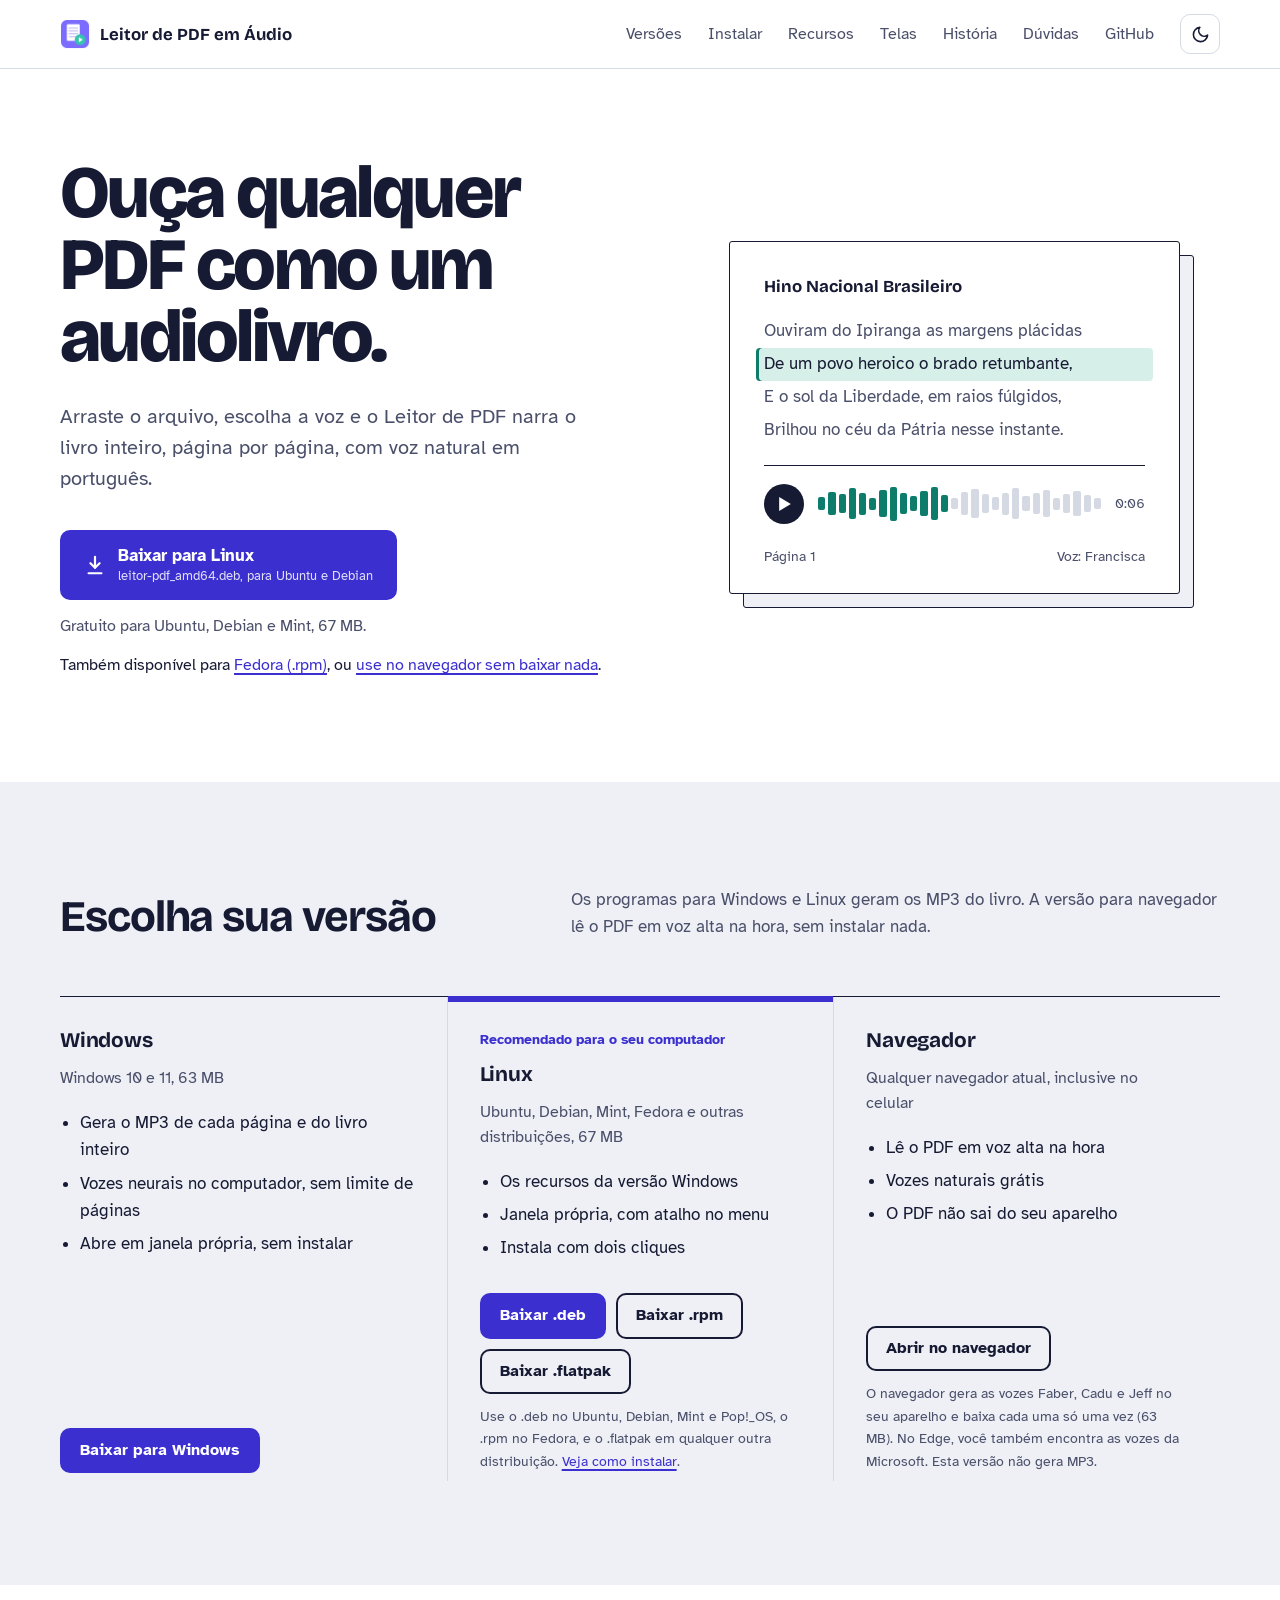
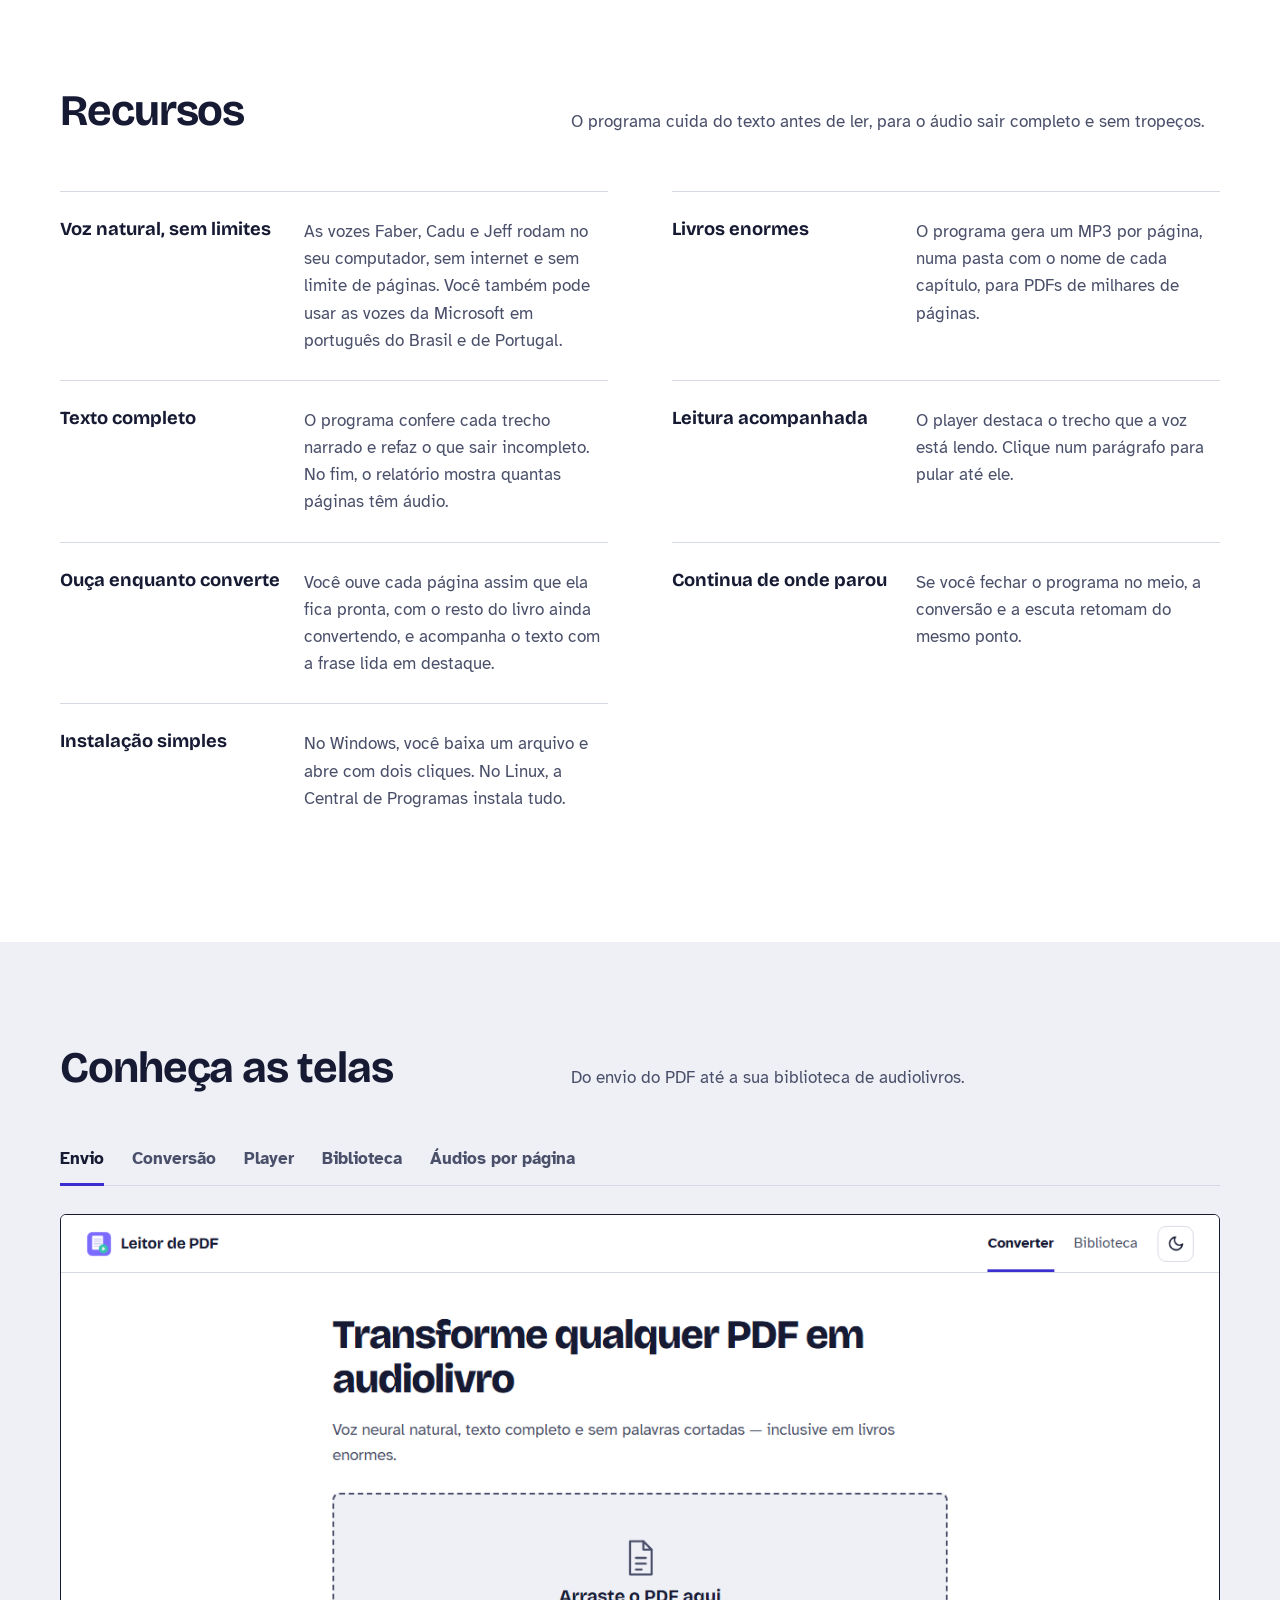
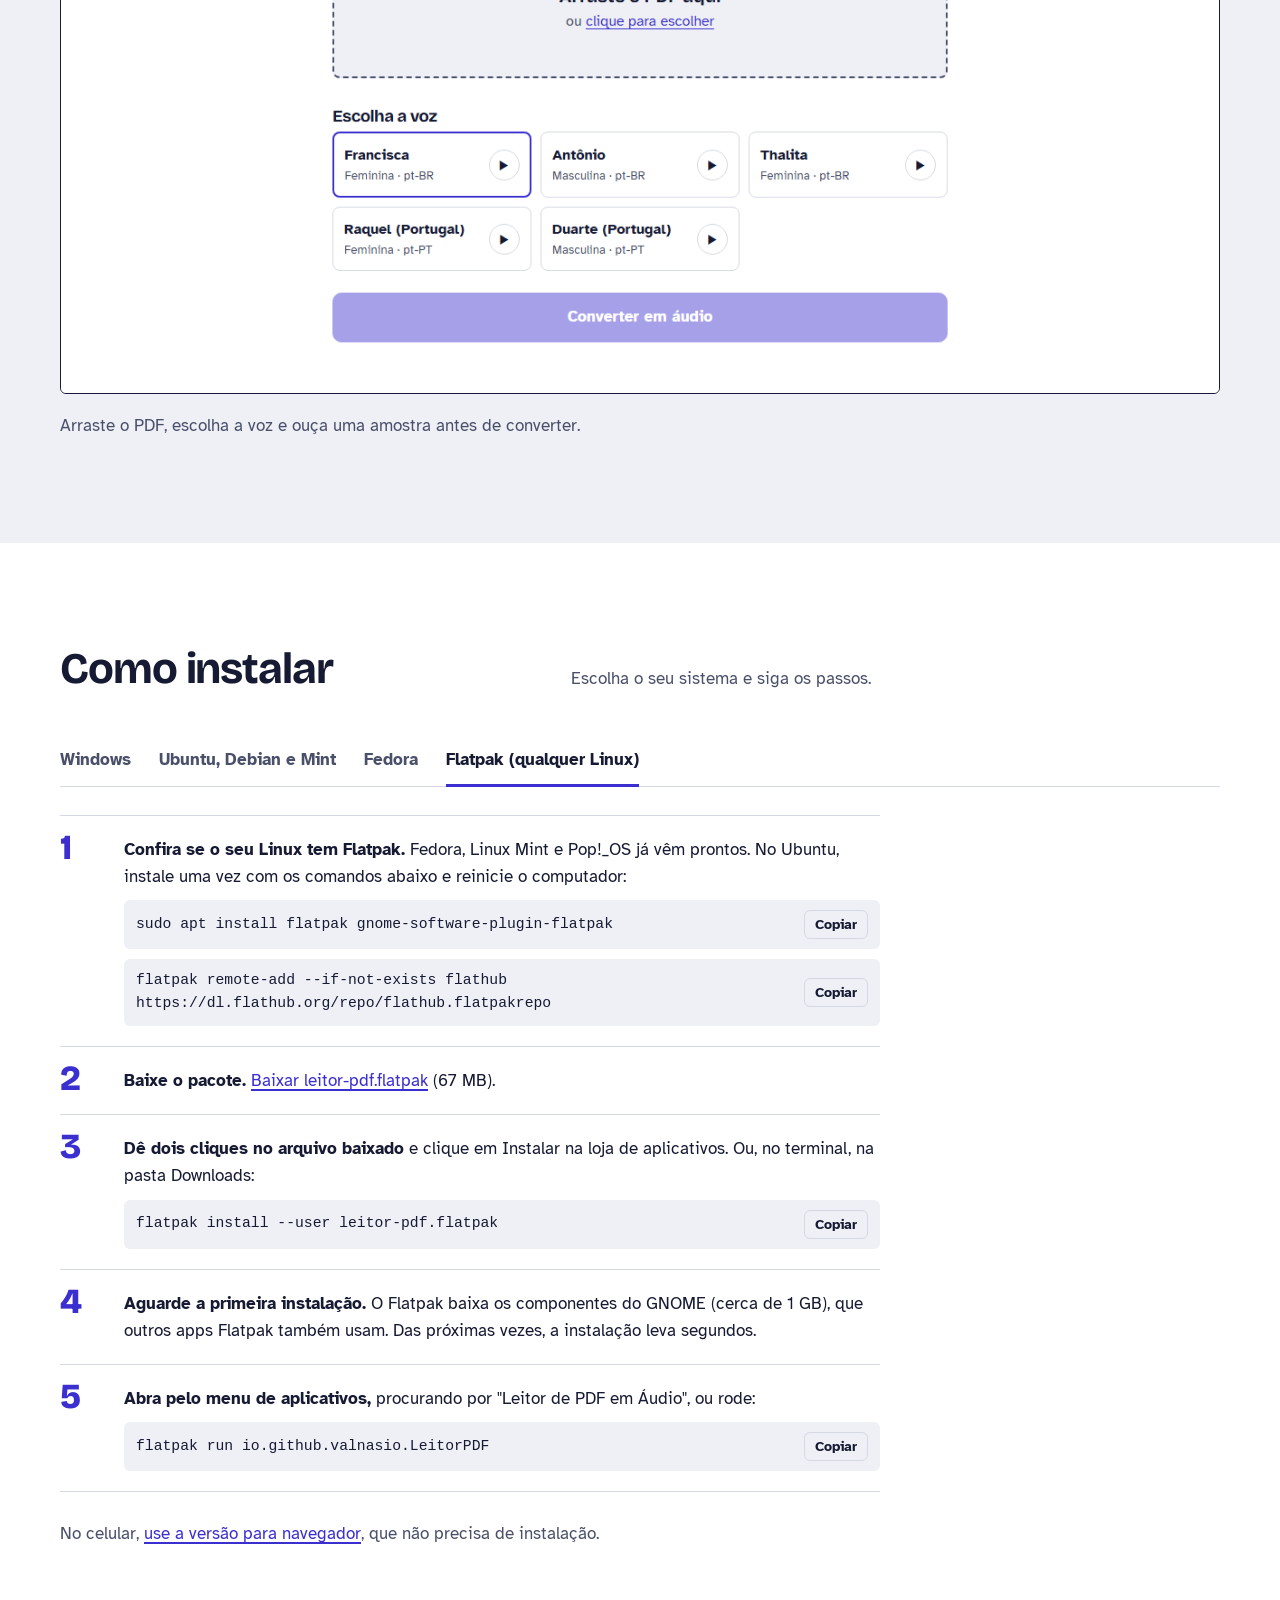
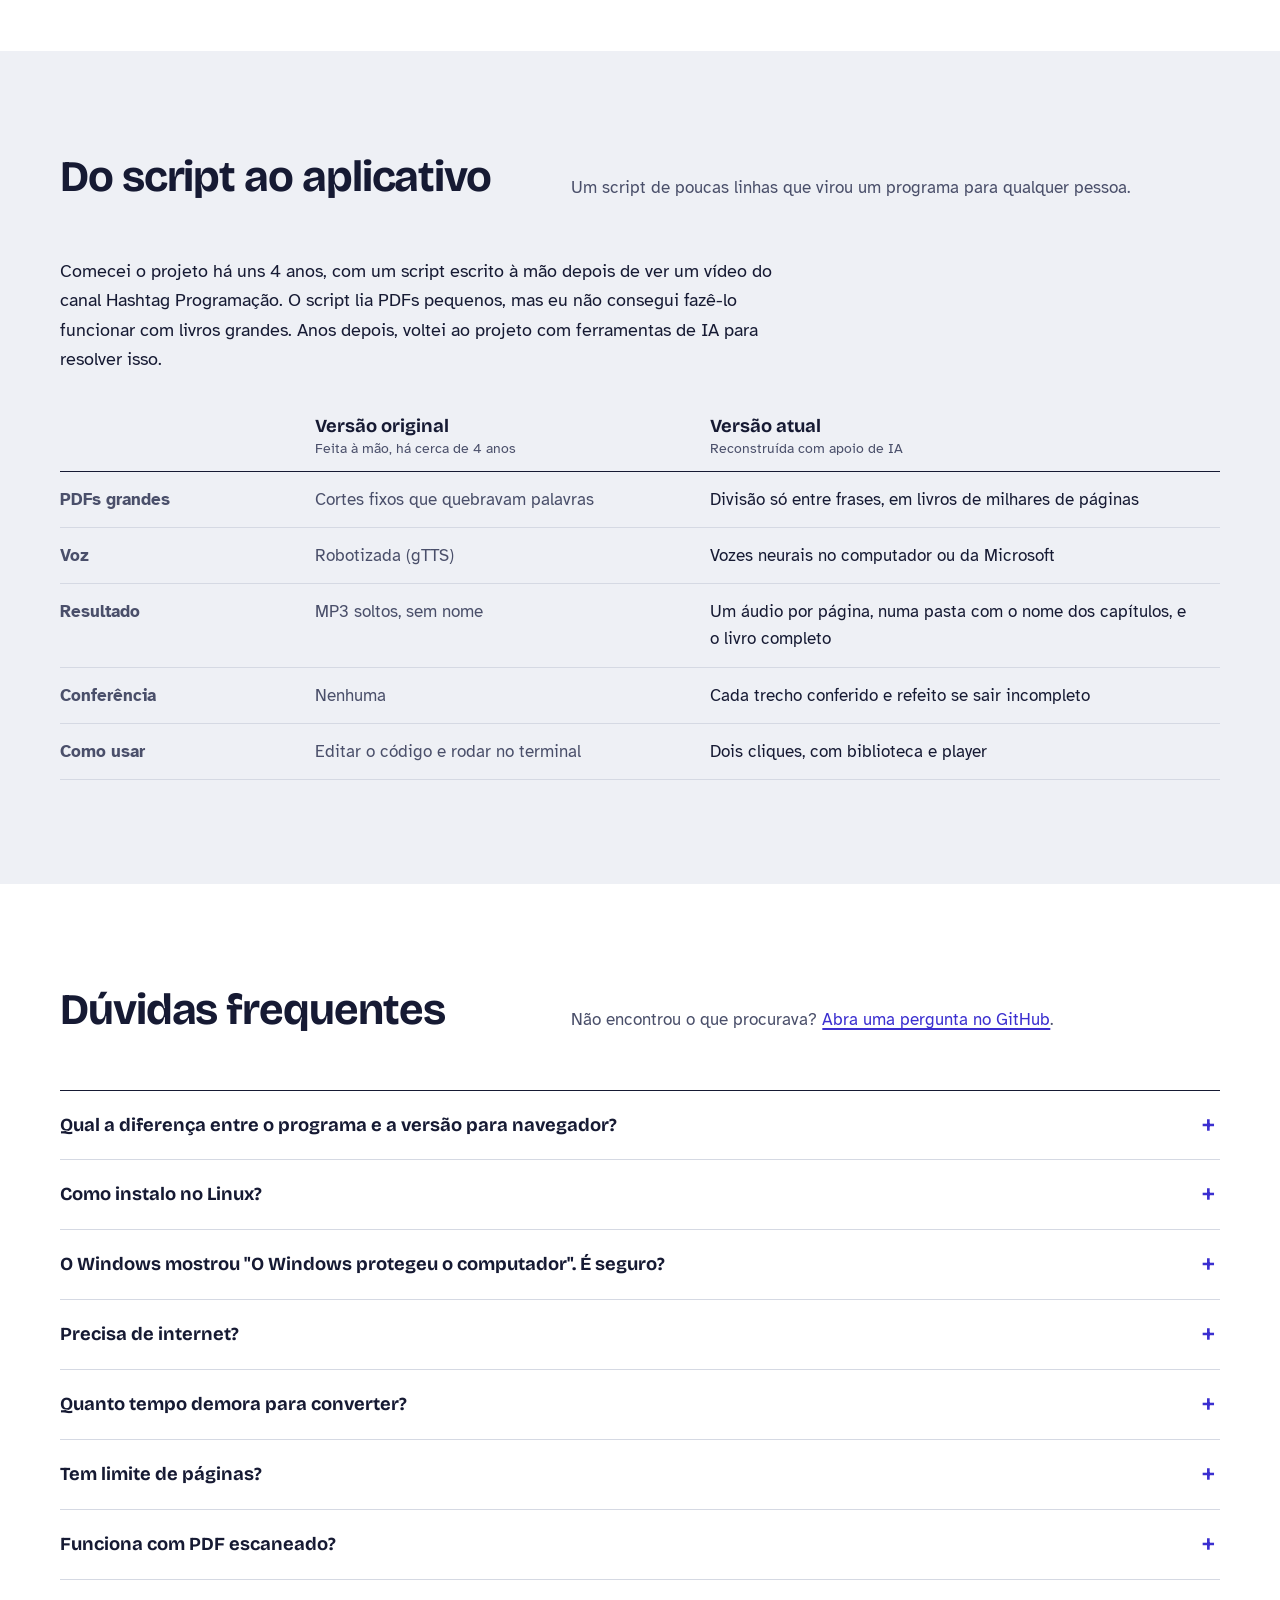
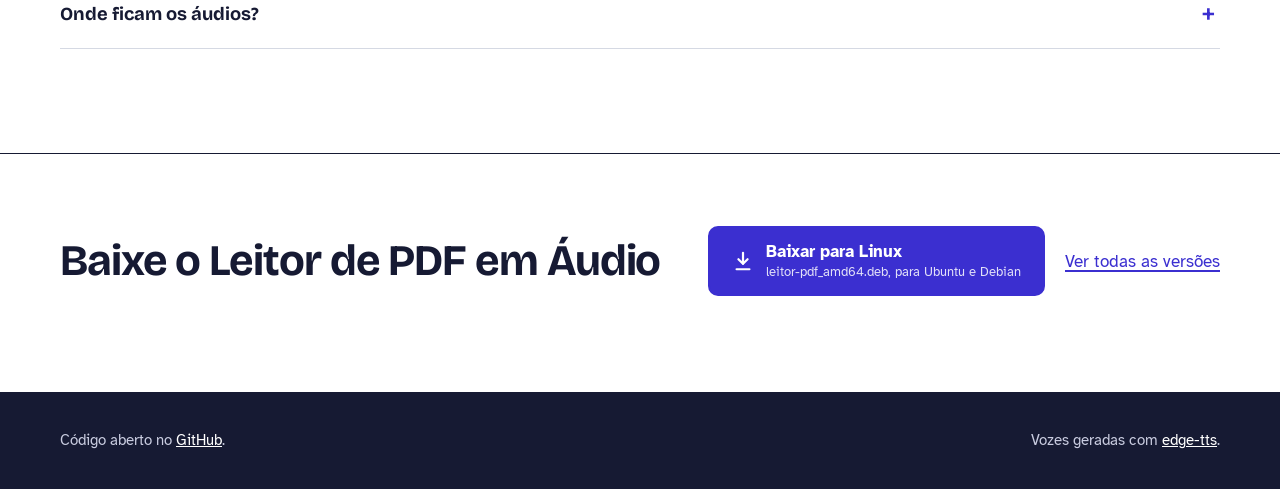
==== commit c82890d2: "Áudios por página: botões de anterior e próxima e texto acompanhando a leitura A tela de áudios por " ====
--- a/docs/index.html
+++ b/docs/index.html
@@ -361,7 +361,7 @@
         <div class="feature"><dt>Livros enormes</dt><dd>O programa gera um MP3 por página, numa pasta com o nome de cada capítulo, para PDFs de milhares de páginas.</dd></div>
         <div class="feature"><dt>Texto completo</dt><dd>O programa confere cada trecho narrado e refaz o que sair incompleto. No fim, o relatório mostra quantas páginas têm áudio.</dd></div>
         <div class="feature"><dt>Leitura acompanhada</dt><dd>O player destaca o trecho que a voz está lendo. Clique num parágrafo para pular até ele.</dd></div>
-        <div class="feature"><dt>Ouça enquanto converte</dt><dd>Você ouve cada página assim que ela fica pronta, com o resto do livro ainda convertendo.</dd></div>
+        <div class="feature"><dt>Ouça enquanto converte</dt><dd>Você ouve cada página assim que ela fica pronta, com o resto do livro ainda convertendo, e acompanha o texto com a frase lida em destaque.</dd></div>
         <div class="feature"><dt>Continua de onde parou</dt><dd>Se você fechar o programa no meio, a conversão e a escuta retomam do mesmo ponto.</dd></div>
         <div class="feature"><dt>Instalação simples</dt><dd>No Windows, você baixa um arquivo e abre com dois cliques. No Linux, a Central de Programas instala tudo.</dd></div>
       </dl>
@@ -386,7 +386,7 @@
         <img src="img/conversao.png" alt="Tela de conversão" data-caption="A tela mostra a etapa, o percentual e o tempo restante. Você pode ouvir as páginas prontas ou cancelar." />
         <img src="img/player.png" alt="Player com leitura acompanhada" data-caption="Ajuste a velocidade, vá para uma página e acompanhe o texto enquanto ouve." />
         <img src="img/biblioteca.png" alt="Biblioteca de arquivos" data-caption="A biblioteca guarda seus livros. De cada um, você abre o player, os áudios por página ou o PDF." />
-        <img src="img/arquivos.png" alt="Pasta com um áudio por página" data-caption="Cada página vira um MP3 com o nome do capítulo. Ouça, baixe uma página ou a pasta inteira em .zip." />
+        <img src="img/arquivos.png" alt="Pasta com um áudio por página" data-caption="Cada página vira um MP3 com o nome do capítulo. Ouça acompanhando o texto, pule de página e baixe uma página ou a pasta inteira em .zip." />
         <p id="caption" aria-live="polite">Arraste o PDF, escolha a voz e ouça uma amostra antes de converter.</p>
       </div>
     </div>
